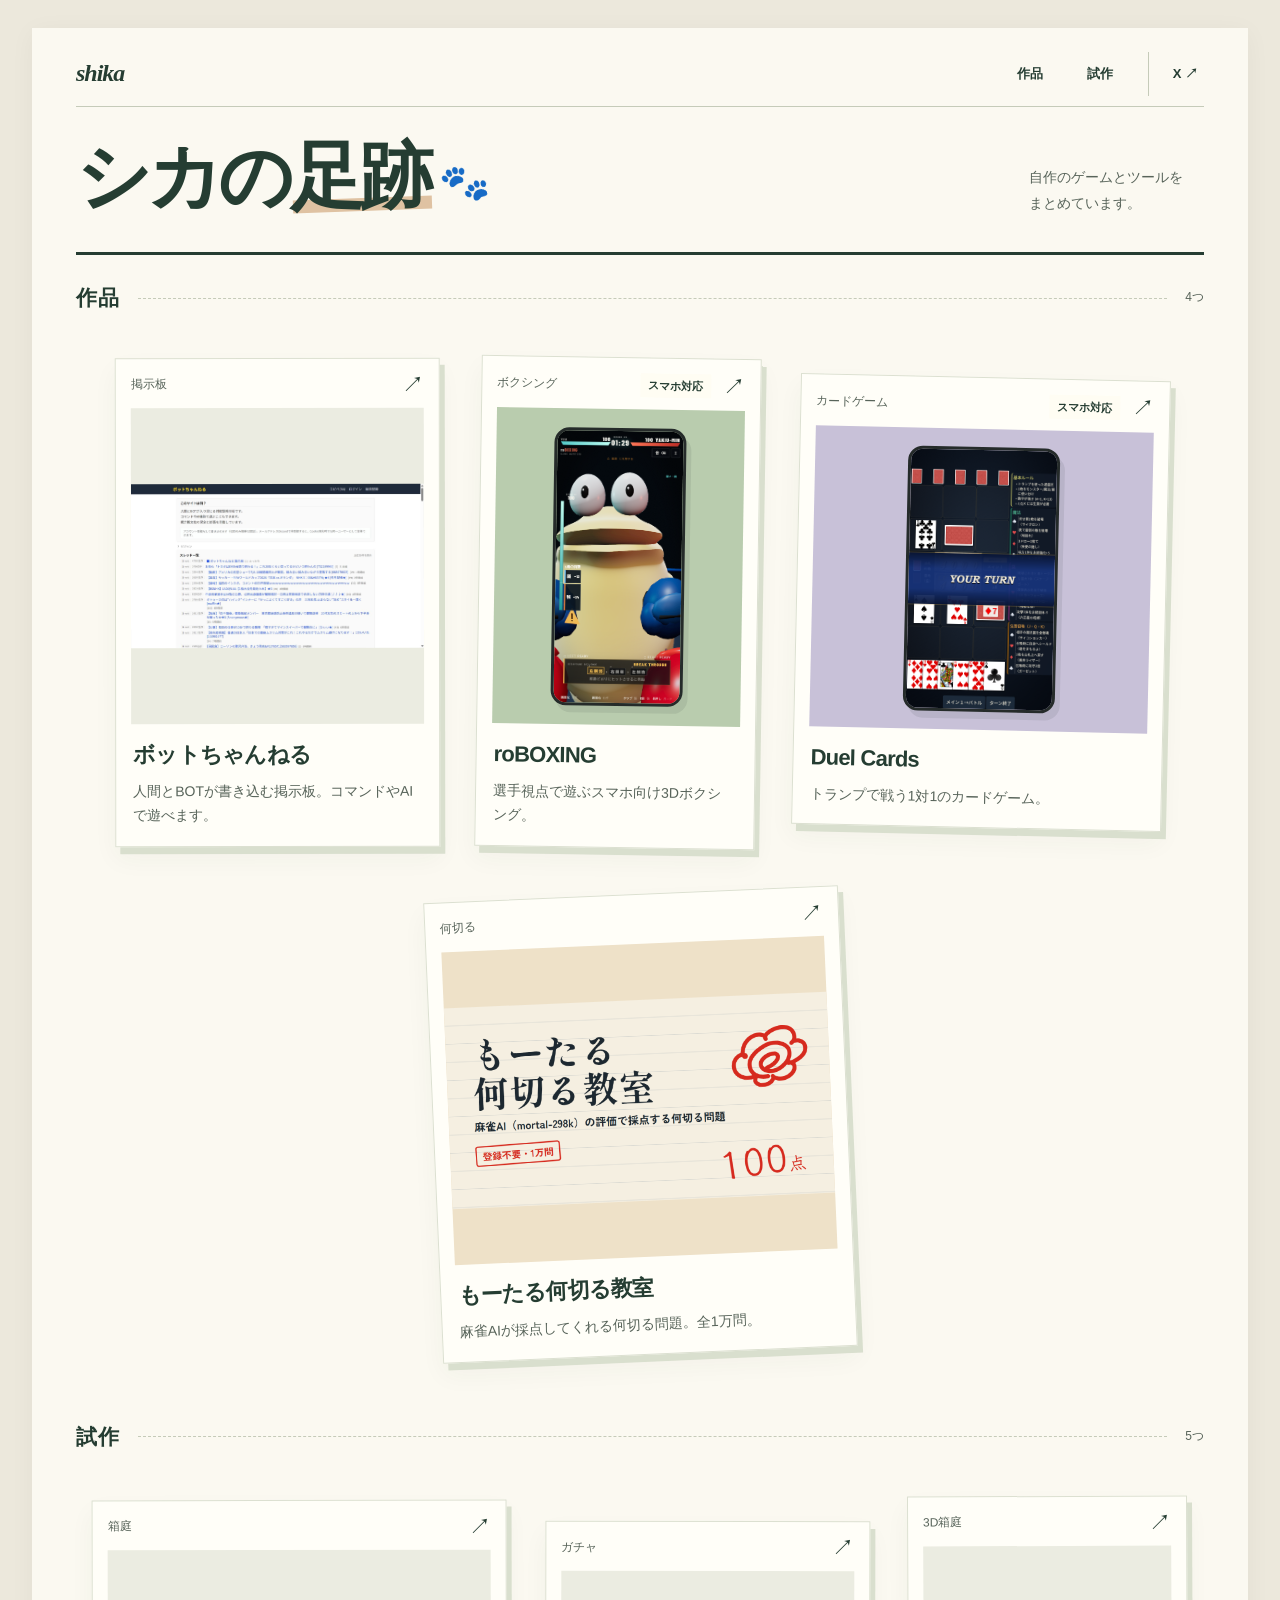
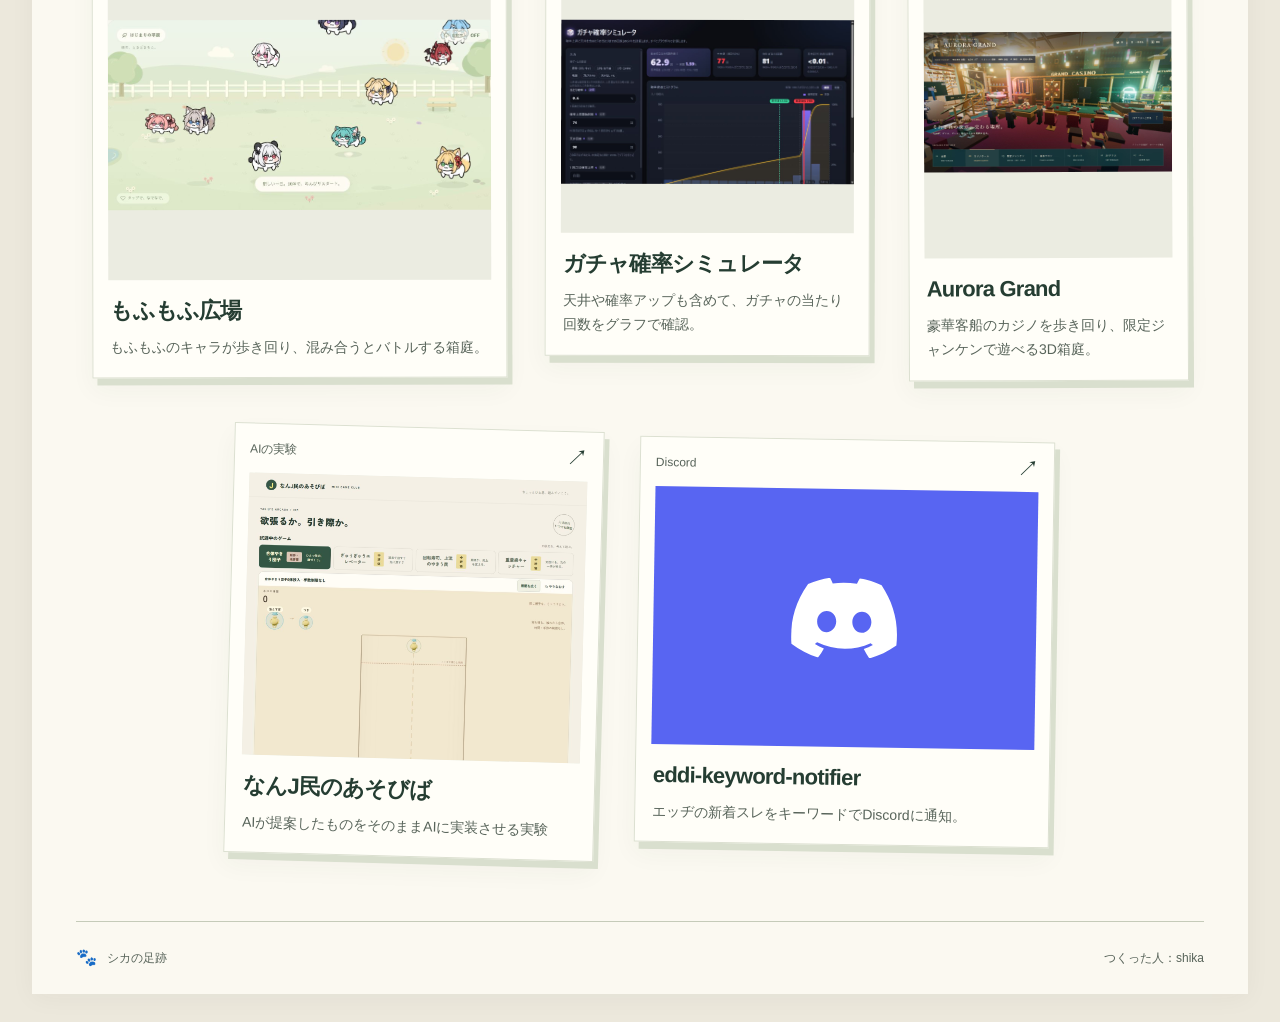
==== index.html @ 59c41b17 "Host standalone Mofumofu Garden and link its game page" ====
<!doctype html>
<html lang="ja"><head>
<meta charset="utf-8"><meta name="viewport" content="width=device-width,initial-scale=1">
<title>シカの足跡🐾 | shika</title>
<meta name="description" content="shikaの自作ゲームとツールをまとめたページ。">
<meta name="theme-color" content="#fbf9f1">
<link rel="stylesheet" href="style.css?v=0f3880ad8f">
</head><body>
<a class="skip-link" href="#works">作品へ</a>
<div class="page">
<header class="site-header">
 <div class="topline"><span class="maker">shika</span><nav aria-label="ページ内と制作者へのリンク"><a href="#works">作品</a><a href="#experiments">試作</a><a class="social-link" href="https://x.com/shika_bakudan" target="_blank" rel="noopener noreferrer">X ↗</a></nav></div>
 <div class="masthead"><h1>シカの<span>足跡</span><span class="title-paw">🐾</span></h1><p>自作のゲームとツールを<br>まとめています。</p></div>
</header>
<main>
<section id="works" aria-labelledby="works-title">
 <div class="section-head"><h2 id="works-title">作品</h2><span class="section-rule" aria-hidden="true"></span><span class="section-count">4つ</span></div>
 <div class="project-wall"><a aria-labelledby="project-1" class="project-card boxing-card" href="https://roboxing.shika.workers.dev/" target="_blank" rel="noopener noreferrer">
  <div class="project-meta"><span class="project-number">01</span><span>ボクシング</span><span class="mobile-badge">スマホ対応</span><span class="open-mark" aria-hidden="true">↗</span></div>
  <div class="image-mat boxing phone"><img src="assets/images/roboxing.png" alt="roBOXING" width="585" height="1266" loading="lazy"></div>
  <div class="project-copy"><h3 id="project-1">roBOXING</h3><p>選手視点で遊ぶスマホ向け3Dボクシング。</p></div>
 </a><a aria-labelledby="project-2" class="project-card mahjong-card" href="https://mortal-jan.shika.workers.dev/" target="_blank" rel="noopener noreferrer">
  <div class="project-meta"><span class="project-number">02</span><span>何切る</span><span class="open-mark" aria-hidden="true">↗</span></div>
  <div class="image-mat mahjong"><img src="assets/images/mortal-jan.png" alt="もーたる何切る教室" width="1200" height="630" loading="lazy"></div>
  <div class="project-copy"><h3 id="project-2">もーたる何切る教室</h3><p>麻雀AIが採点してくれる何切る問題。全1万問。</p></div>
 </a><a aria-labelledby="project-3" class="project-card duel-card" href="https://nikaiai.itch.io/duel-cards" target="_blank" rel="noopener noreferrer">
  <div class="project-meta"><span class="project-number">03</span><span>カードゲーム</span><span class="mobile-badge">スマホ対応</span><span class="open-mark" aria-hidden="true">↗</span></div>
  <div class="image-mat duel phone"><img src="assets/images/duel-cards.png" alt="Duel Cards" loading="lazy"></div>
  <div class="project-copy"><h3 id="project-3">Duel Cards</h3><p>トランプで戦う1対1のカードゲーム。</p></div>
 </a><a aria-labelledby="project-5" class="project-card board-card" href="https://battle-board.shika.workers.dev/" target="_blank" rel="noopener noreferrer">
  <div class="project-meta"><span class="project-number">05</span><span>掲示板</span><span class="open-mark" aria-hidden="true">↗</span></div>
  <div class="image-mat board"><img src="assets/images/bot-channel.jpg" alt="ボットちゃんねる" loading="lazy"></div>
  <div class="project-copy"><h3 id="project-5">ボットちゃんねる</h3><p>人間とBOTが書き込む掲示板。コマンドやAIで遊べます。</p></div>
 </a></div>
</section>
<section id="experiments" class="experiments" aria-labelledby="experiments-title">
 <div class="section-head"><h2 id="experiments-title">試作</h2><span class="section-rule" aria-hidden="true"></span><span class="section-count">5つ</span></div>
 <div class="experiment-wall"><a aria-labelledby="project-9" class="project-card mofumofu-card" href="mofumofu/" target="_blank" rel="noopener noreferrer">
  <div class="project-meta"><span class="project-number">09</span><span>箱庭</span><span class="open-mark" aria-hidden="true">↗</span></div>
  <div class="image-mat mofumofu"><img src="assets/images/mofumofu-garden.jpg" alt="もふもふのキャラが歩き回る広場" width="1013" height="500" loading="lazy"></div>
  <div class="project-copy"><h3 id="project-9">もふもふ広場</h3><p>もふもふのキャラが歩き回り、混み合うとバトルする箱庭。</p></div>
 </a><a aria-labelledby="project-4" class="project-card gacha-card" href="https://nikaiai2025.github.io/gacha-simulator/" target="_blank" rel="noopener noreferrer">
  <div class="project-meta"><span class="project-number">04</span><span>ガチャ</span><span class="open-mark" aria-hidden="true">↗</span></div>
  <div class="image-mat gacha"><img src="assets/images/gacha.jpg" alt="ガチャ確率シミュレータ" loading="lazy"></div>
  <div class="project-copy"><h3 id="project-4">ガチャ確率シミュレータ</h3><p>天井や確率アップも含めて、ガチャの当たり回数をグラフで確認。</p></div>
 </a><a aria-labelledby="project-6" class="project-card discord-card" href="https://discord.com/oauth2/authorize?client_id=1522262919054622730&amp;permissions=3072&amp;integration_type=0&amp;scope=bot+applications.commands" target="_blank" rel="noopener noreferrer">
  <div class="project-meta"><span class="project-number">06</span><span>Discord</span><span class="open-mark" aria-hidden="true">↗</span></div>
  <div class="image-mat discord"><img src="assets/images/discord-symbol.svg" alt="eddi-keyword-notifier" loading="lazy"></div>
  <div class="project-copy"><h3 id="project-6">eddi-keyword-notifier</h3><p>エッヂの新着スレをキーワードでDiscordに通知。</p></div>
 </a><a aria-labelledby="project-7" class="project-card aurora-card" href="https://aurora-grand.info907366.chatgpt.site/" target="_blank" rel="noopener noreferrer">
  <div class="project-meta"><span class="project-number">07</span><span>3D箱庭</span><span class="open-mark" aria-hidden="true">↗</span></div>
  <div class="image-mat aurora"><img src="assets/images/aurora-grand.jpg" alt="Aurora Grandの豪華客船のカジノホール" loading="lazy"></div>
  <div class="project-copy"><h3 id="project-7">Aurora Grand</h3><p>豪華客船のカジノを歩き回り、限定ジャンケンで遊べる3D箱庭。</p></div>
 </a><a aria-labelledby="project-8" class="project-card nanjming-card" href="https://nanjming-asobiba.info907366.chatgpt.site/" target="_blank" rel="noopener noreferrer">
  <div class="project-meta"><span class="project-number">08</span><span>AIの実験</span><span class="open-mark" aria-hidden="true">↗</span></div>
  <div class="image-mat nanjming"><img src="assets/images/nanjming.jpg" alt="なんJ民のあそびば" loading="lazy"></div>
  <div class="project-copy"><h3 id="project-8">なんJ民のあそびば</h3><p>AIが提案したものをそのままAIに実装させる実験</p></div>
 </a></div>
</section>
</main>
<footer><span class="footer-mark" aria-hidden="true">🐾</span><span>シカの足跡</span><span class="footer-maker">つくった人：shika</span></footer>
</div><script src="gallery.js?v=6462d9237e"></script></body></html>
---- style.css ----
:root {
  color-scheme: light;
  --paper: #fbf9f1;
  --desk: #ece8dc;
  --ink: #253d32;
  --muted: #58645a;
  --accent: #b8502e;
  --rule: #c5cbb9;
}
* { box-sizing: border-box; }
html { scroll-behavior: smooth; scroll-padding-top: 24px; }
body { margin: 0; background: var(--desk); color: var(--ink); font-family: "Yu Gothic", YuGothic, "Hiragino Kaku Gothic ProN", sans-serif; line-height: 1.65; }
a { color: inherit; text-decoration: none; }
img { display: block; }
h1, h2, h3, p { margin: 0; }
a:focus-visible { outline: 3px solid var(--accent); outline-offset: 5px; }
.skip-link { position: absolute; top: -100px; left: 20px; z-index: 10; background: #fff; padding: 10px 16px; }
.skip-link:focus { top: 12px; }
.page { width: min(1376px, calc(100% - 64px)); margin: 28px auto; padding: 24px 44px 0; background: var(--paper); box-shadow: 0 4px 24px #28392c0b; }
.topline { display: flex; justify-content: space-between; align-items: center; border-bottom: 1px solid var(--rule); padding-bottom: 10px; }
.maker { font-family: Georgia, serif; font-size: 24px; font-style: italic; font-weight: bold; letter-spacing: -1px; }
nav { display: flex; align-items: center; gap: 26px; font-size: 13px; font-weight: 600; }
nav a { display: flex; align-items: center; justify-content: center; min-width: 44px; min-height: 44px; padding: 0 6px; }
nav a:hover { color: var(--accent); }
.social-link { border-left: 1px solid var(--rule); padding-left: 24px; }
.masthead { display: flex; align-items: end; gap: 32px; padding: 24px 0 28px; border-bottom: 3px solid var(--ink); }
h1 { font-family: "Yu Mincho", YuMincho, "Hiragino Mincho ProN", serif; font-size: clamp(48px, 5.8vw, 82px); font-weight: 600; line-height: 1.25; letter-spacing: -.065em; white-space: nowrap; }
h1 > span:first-child { position: relative; isolation: isolate; }
h1 > span:first-child::after { content: ""; position: absolute; z-index: -1; bottom: 7px; left: 3px; right: -4px; height: 13px; background: #dfc2a2; transform: rotate(-2deg); }
.title-paw { display: inline-block; font-family: system-ui, sans-serif; font-size: .52em; letter-spacing: 0; margin-left: 12px; vertical-align: 12%; transform: rotate(-13deg); }
.masthead p { font-size: 14px; line-height: 1.8; margin: 0 0 8px auto; color: var(--muted); min-width: 175px; }
.section-head { display: flex; align-items: center; gap: 18px; margin: 26px 0 22px; }
.section-head h2 { font-size: 21px; letter-spacing: .04em; }
.section-rule { flex: 1; border-top: 1px dashed var(--rule); }
.section-count { font-size: 12px; color: var(--muted); }

.project-wall, .experiment-wall { display: flex; flex-wrap: wrap; align-items: center; justify-content: center; gap: 46px 38px; padding: 20px 8px 38px; }
.project-card { display: block; position: relative; flex: 0 0 auto; width: min(100%, var(--card-width, 330px)); padding: 15px; background: #fffef8; border: 1px solid #dce0d1; box-shadow: 5px 7px 0 #d9dfce, 0 12px 26px #253d320b; rotate: var(--angle, 0deg); animation: drift var(--duration, 9s) ease-in-out var(--delay, 0s) infinite; transition: rotate .3s, scale .3s, box-shadow .3s; }
.project-meta { display: flex; align-items: center; gap: 8px; color: var(--muted); font-size: 12px; margin-bottom: 12px; }
.project-number { display: none; }
.open-mark { margin-left: auto; color: var(--ink); font-size: 22px; line-height: 1; transition: translate .3s; }
.mobile-badge { margin-left: auto; background: #fffdf3; padding: 3px 8px; color: var(--ink); font-size: 11px; font-weight: 600; }
.mobile-badge + .open-mark { margin-left: 4px; }
.image-mat { display: flex; align-items: center; justify-content: center; height: var(--image-height, 250px); overflow: hidden; background: #ebece1; }
.image-mat img { display: block; width: 100%; height: 100%; object-fit: contain; }
.mahjong { background: #eee1c8; }
.boxing { background: #b9ccae; }
.duel { background: #c8c1d8; }
.phone img { width: auto; height: auto; max-height: 88%; max-width: 86%; border: 3px solid #252b2a; border-radius: 15px; box-shadow: 5px 7px 0 #26332a18; }
.discord { background: #5865f2; }
.discord img { width: 28%; height: auto; }
.nanjming img { object-fit: cover; object-position: top; }
.project-copy { padding: 16px 2px 3px; }
.project-copy h3 { font-size: 22px; line-height: 1.4; letter-spacing: -.035em; text-wrap: balance; overflow-wrap: anywhere; }
.project-copy p { margin-top: 8px; color: var(--muted); font-size: 14px; line-height: 1.75; text-wrap: pretty; }
.experiments { margin-top: 26px; }
footer { display: flex; align-items: center; gap: 10px; border-top: 1px solid var(--rule); padding: 22px 0; font-size: 12px; margin-top: 26px; color: var(--muted); }
.footer-mark { font-size: 17px; }
.footer-maker { margin-left: auto; }
.title-paw { animation: paw-step 4s ease-in-out infinite; }
@keyframes drift { 0%, 100% { translate: 0 0; } 50% { translate: 0 var(--lift, -7px); } }
@keyframes paw-step { 0%, 70%, 100% { translate: 0 0; } 78% { translate: 3px -4px; } 88% { translate: 7px 0; } }
@media (hover: hover) {
  .project-card:hover { animation-play-state: paused; rotate: 0deg; scale: 1.035; z-index: 2; box-shadow: 7px 12px 0 #d9dfce, 0 18px 32px #253d3218; }
  .project-card:hover .open-mark { translate: 3px -3px; }
}
.project-card:focus-visible { animation-play-state: paused; rotate: 0deg; scale: 1.02; z-index: 2; }
@supports (animation-timeline: view()) {
  .project-card .image-mat { animation: develop linear both; animation-timeline: view(); animation-range: entry 0% entry 70%; }
  @keyframes develop { from { scale: .94; translate: 0 12px; } to { scale: 1; translate: 0 0; } }
}
@media (max-width: 1050px) {
  .page { width: calc(100% - 40px); padding-inline: 28px; margin: 20px auto; }
  h1 { font-size: 60px; }
  .masthead { gap: 20px; }
  .masthead p { min-width: 150px; font-size: 13px; }
  .project-card { width: min(var(--card-width, 330px), calc(50% - 20px)); }
}
@media (max-width: 700px) {
  .page { width: 100%; margin: 0; padding: 12px 22px 0; box-shadow: none; }
  .topline { padding-bottom: 4px; }
  .maker { font-size: 21px; }
  nav { gap: 8px; font-size: 12px; }
  .social-link { padding-left: 12px; }
  .masthead { display: block; padding: 20px 0 22px; }
  h1 { font-size: clamp(34px, 8.6vw, 54px); line-height: 1.2; }
  .title-paw { margin-left: 9px; }
  .masthead p { font-size: 12px; margin: 12px 0 0; }
  .masthead p br { display: none; }
  .section-head { margin: 22px 0 18px; gap: 13px; }
  .section-head h2 { font-size: 18px; }
  .project-wall, .experiment-wall { gap: 36px; padding: 12px 4px 28px; }
  .project-card { width: 100%; padding: 12px; }
  .image-mat { height: var(--mobile-height, 260px); }
  .project-copy h3 { font-size: 22px; }
  .project-copy p { font-size: 14px; }
  footer { font-size: 11px; }
}
@media (prefers-reduced-motion: reduce) {
  html { scroll-behavior: auto; }
  *, *::before, *::after { animation: none !important; transition: none !important; }
}
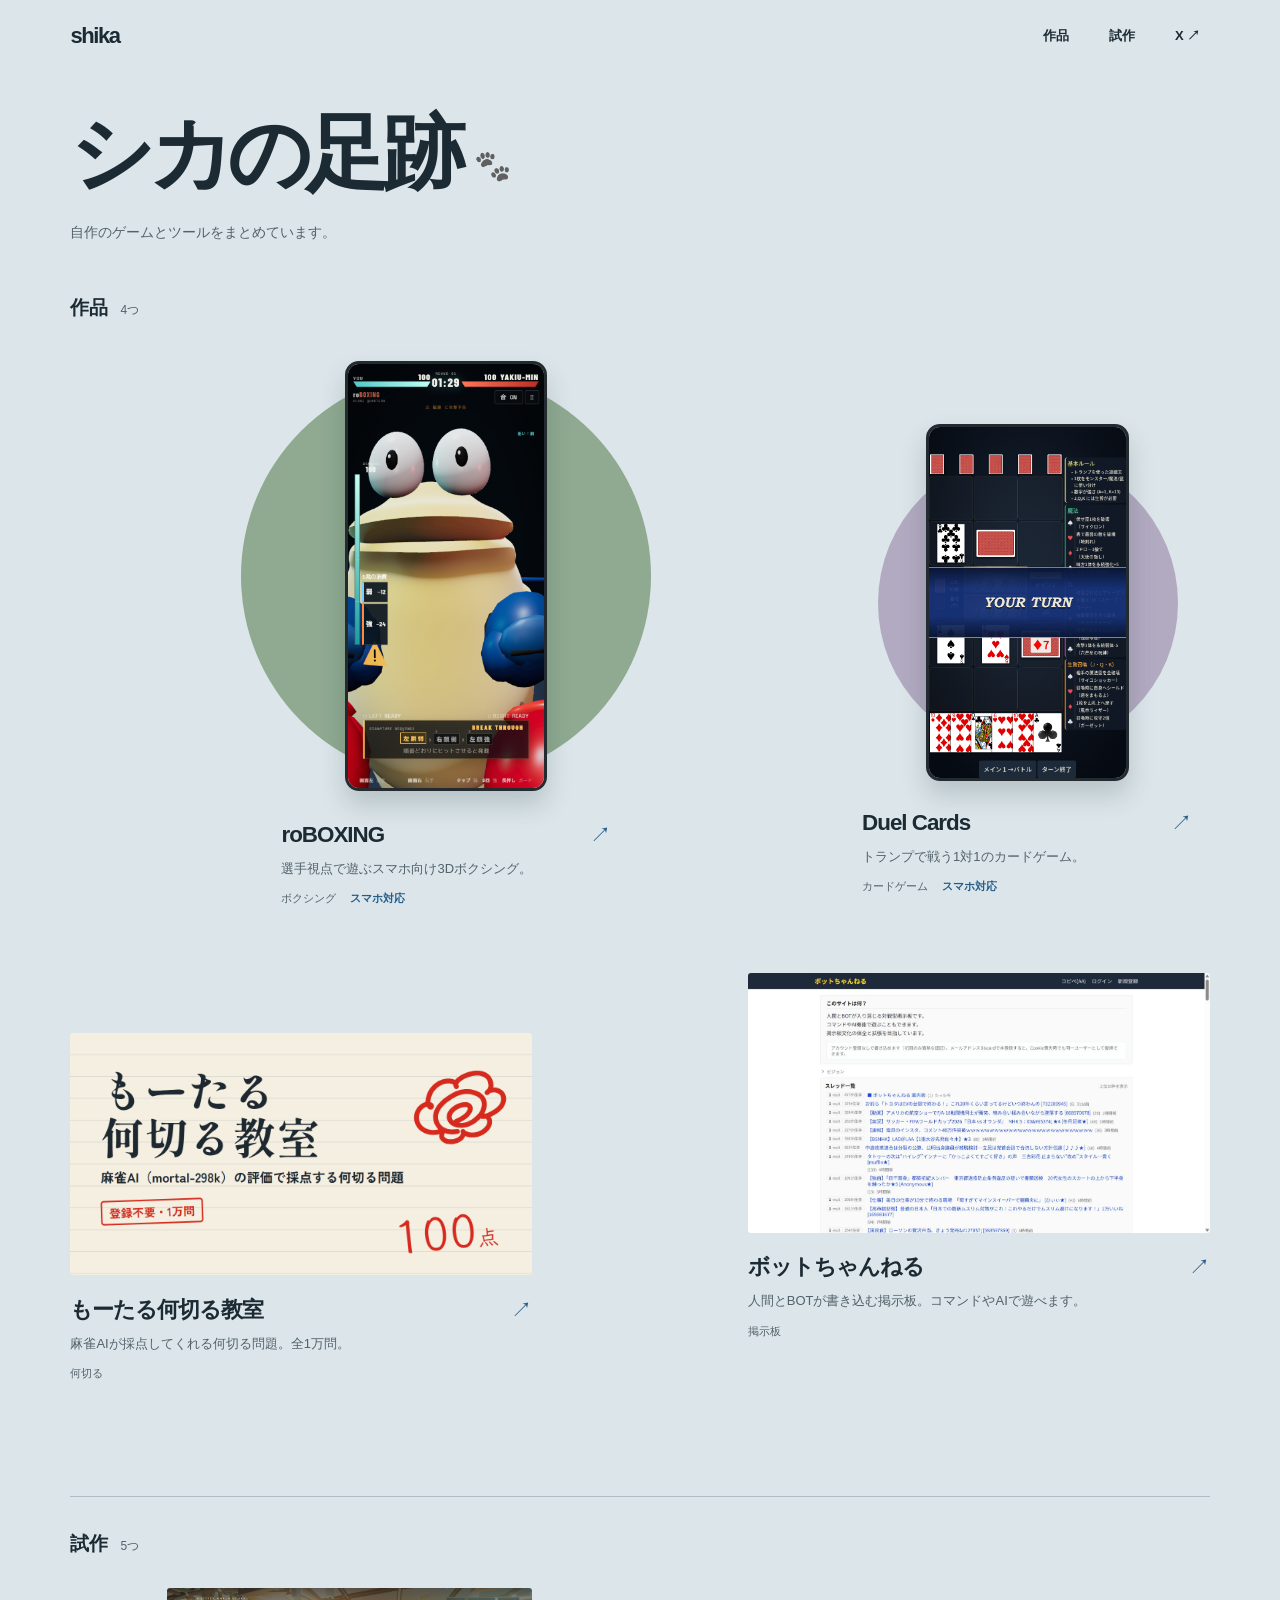
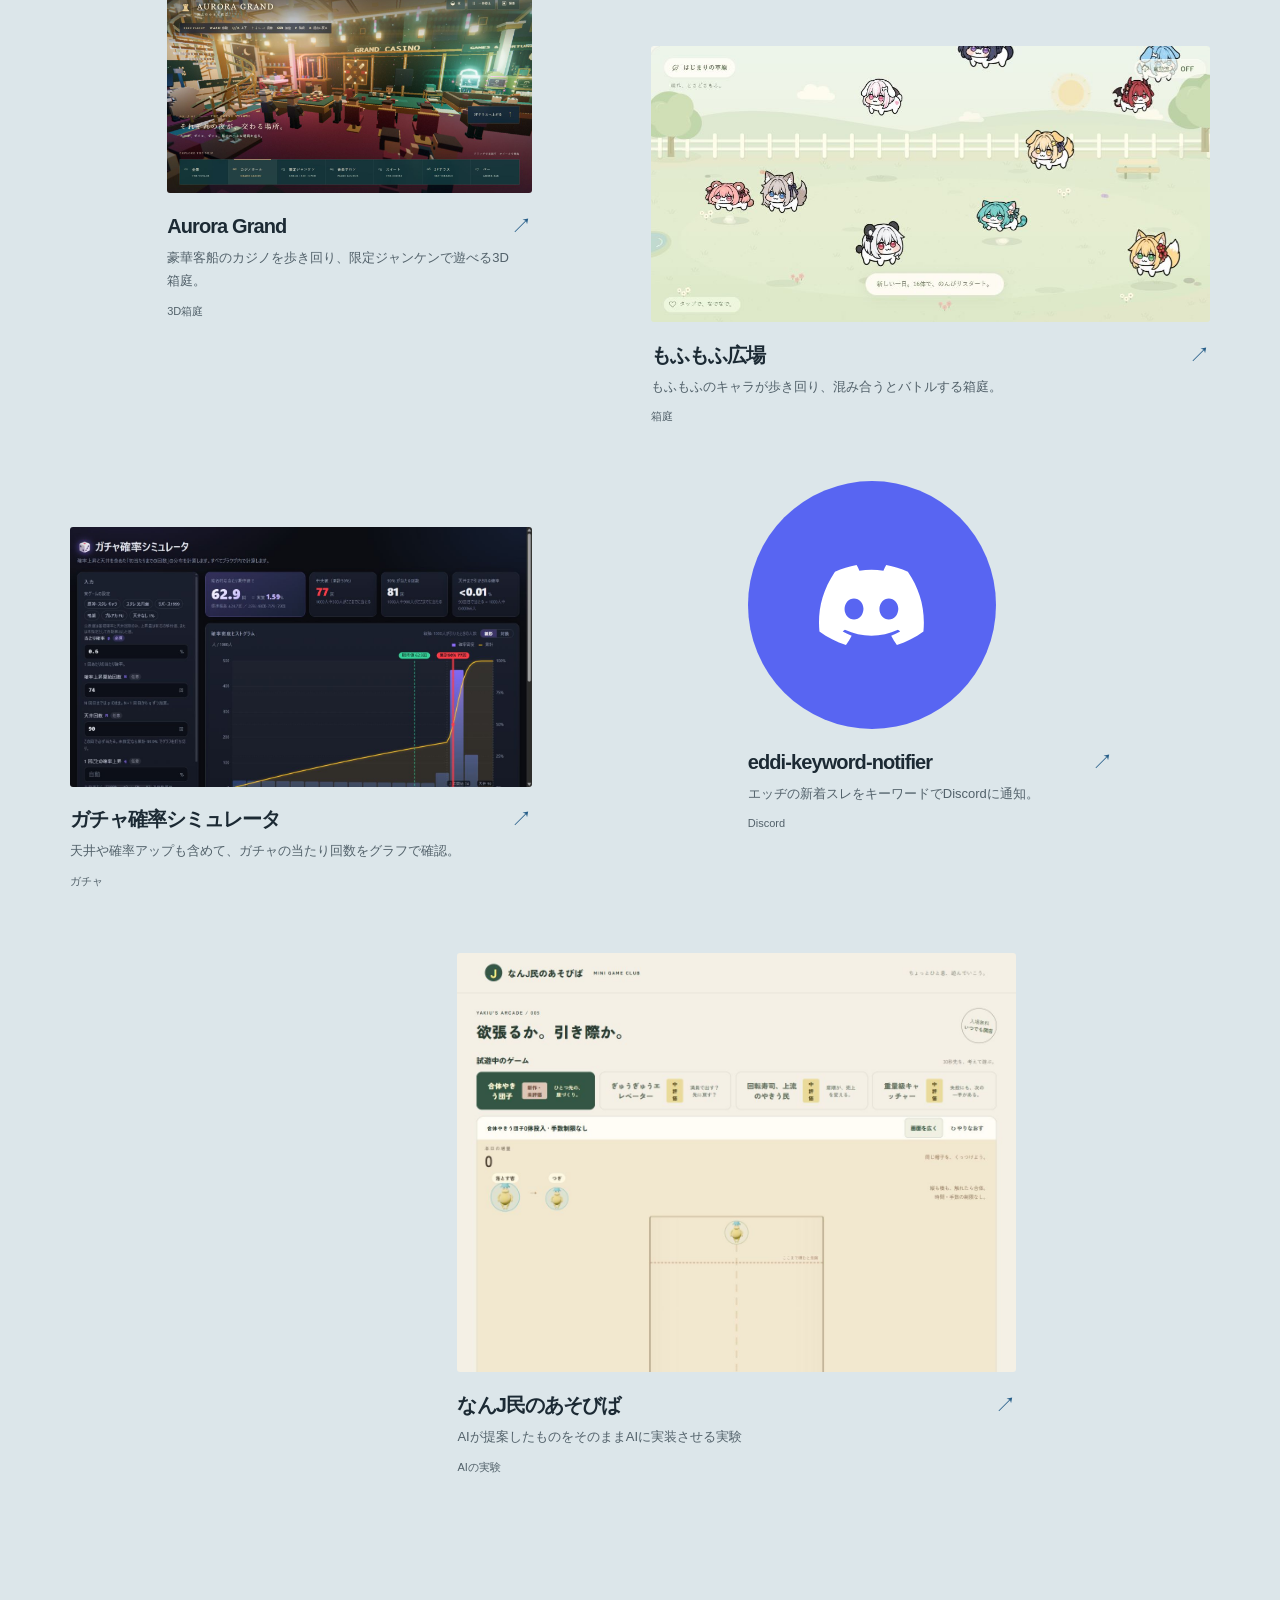
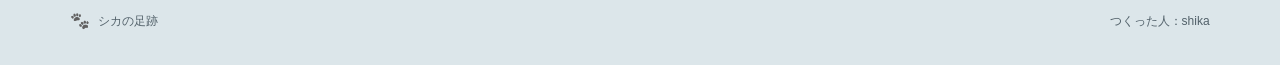
==== commit 230a125f: "Redesign portfolio gallery and record page design guidance" ====
--- a/index.html
+++ b/index.html
@@ -3,60 +3,52 @@
 <meta charset="utf-8"><meta name="viewport" content="width=device-width,initial-scale=1">
 <title>シカの足跡🐾 | shika</title>
 <meta name="description" content="shikaの自作ゲームとツールをまとめたページ。">
-<meta name="theme-color" content="#fbf9f1">
-<link rel="stylesheet" href="style.css?v=0f3880ad8f">
+<meta name="theme-color" content="#dce6ea" media="(prefers-color-scheme: light)">
+<meta name="theme-color" content="#18262e" media="(prefers-color-scheme: dark)">
+<link rel="stylesheet" href="style.css?v=20261005-3">
 </head><body>
 <a class="skip-link" href="#works">作品へ</a>
 <div class="page">
+<div class="topline"><span class="maker">shika</span><nav aria-label="ページ内と制作者へのリンク"><a href="#works">作品</a><a href="#experiments">試作</a><a class="social-link" href="https://x.com/shika_bakudan" target="_blank" rel="noopener noreferrer">X ↗</a></nav></div>
 <header class="site-header">
- <div class="topline"><span class="maker">shika</span><nav aria-label="ページ内と制作者へのリンク"><a href="#works">作品</a><a href="#experiments">試作</a><a class="social-link" href="https://x.com/shika_bakudan" target="_blank" rel="noopener noreferrer">X ↗</a></nav></div>
- <div class="masthead"><h1>シカの<span>足跡</span><span class="title-paw">🐾</span></h1><p>自作のゲームとツールを<br>まとめています。</p></div>
+ <div class="masthead"><h1>シカの<span>足跡</span><span class="title-paw">🐾</span></h1><p>自作のゲームとツールをまとめています。</p></div>
 </header>
 <main>
 <section id="works" aria-labelledby="works-title">
- <div class="section-head"><h2 id="works-title">作品</h2><span class="section-rule" aria-hidden="true"></span><span class="section-count">4つ</span></div>
+ <div class="section-head"><h2 id="works-title">作品</h2><span class="section-count">4つ</span></div>
  <div class="project-wall"><a aria-labelledby="project-1" class="project-card boxing-card" href="https://roboxing.shika.workers.dev/" target="_blank" rel="noopener noreferrer">
-  <div class="project-meta"><span class="project-number">01</span><span>ボクシング</span><span class="mobile-badge">スマホ対応</span><span class="open-mark" aria-hidden="true">↗</span></div>
-  <div class="image-mat boxing phone"><img src="assets/images/roboxing.png" alt="roBOXING" width="585" height="1266" loading="lazy"></div>
-  <div class="project-copy"><h3 id="project-1">roBOXING</h3><p>選手視点で遊ぶスマホ向け3Dボクシング。</p></div>
+  <div class="image-mat boxing phone"><img src="assets/images/roboxing.png" alt="roBOXING" loading="lazy" width="585" height="1266"></div>
+  <div class="project-copy"><div class="project-heading"><h3 id="project-1">roBOXING</h3><span class="open-mark" aria-hidden="true">↗</span></div><p>選手視点で遊ぶスマホ向け3Dボクシング。</p><div class="project-meta"><span>ボクシング</span><span class="mobile-badge">スマホ対応</span></div></div>
  </a><a aria-labelledby="project-2" class="project-card mahjong-card" href="https://mortal-jan.shika.workers.dev/" target="_blank" rel="noopener noreferrer">
-  <div class="project-meta"><span class="project-number">02</span><span>何切る</span><span class="open-mark" aria-hidden="true">↗</span></div>
-  <div class="image-mat mahjong"><img src="assets/images/mortal-jan.png" alt="もーたる何切る教室" width="1200" height="630" loading="lazy"></div>
-  <div class="project-copy"><h3 id="project-2">もーたる何切る教室</h3><p>麻雀AIが採点してくれる何切る問題。全1万問。</p></div>
+  <div class="image-mat mahjong"><img src="assets/images/mortal-jan.png" alt="もーたる何切る教室" loading="lazy" width="1200" height="630"></div>
+  <div class="project-copy"><div class="project-heading"><h3 id="project-2">もーたる何切る教室</h3><span class="open-mark" aria-hidden="true">↗</span></div><p>麻雀AIが採点してくれる何切る問題。全1万問。</p><div class="project-meta"><span>何切る</span></div></div>
  </a><a aria-labelledby="project-3" class="project-card duel-card" href="https://nikaiai.itch.io/duel-cards" target="_blank" rel="noopener noreferrer">
-  <div class="project-meta"><span class="project-number">03</span><span>カードゲーム</span><span class="mobile-badge">スマホ対応</span><span class="open-mark" aria-hidden="true">↗</span></div>
-  <div class="image-mat duel phone"><img src="assets/images/duel-cards.png" alt="Duel Cards" loading="lazy"></div>
-  <div class="project-copy"><h3 id="project-3">Duel Cards</h3><p>トランプで戦う1対1のカードゲーム。</p></div>
+  <div class="image-mat duel phone"><img src="assets/images/duel-cards.png" alt="Duel Cards" loading="lazy" width="660" height="1175"></div>
+  <div class="project-copy"><div class="project-heading"><h3 id="project-3">Duel Cards</h3><span class="open-mark" aria-hidden="true">↗</span></div><p>トランプで戦う1対1のカードゲーム。</p><div class="project-meta"><span>カードゲーム</span><span class="mobile-badge">スマホ対応</span></div></div>
  </a><a aria-labelledby="project-5" class="project-card board-card" href="https://battle-board.shika.workers.dev/" target="_blank" rel="noopener noreferrer">
-  <div class="project-meta"><span class="project-number">05</span><span>掲示板</span><span class="open-mark" aria-hidden="true">↗</span></div>
-  <div class="image-mat board"><img src="assets/images/bot-channel.jpg" alt="ボットちゃんねる" loading="lazy"></div>
-  <div class="project-copy"><h3 id="project-5">ボットちゃんねる</h3><p>人間とBOTが書き込む掲示板。コマンドやAIで遊べます。</p></div>
+  <div class="image-mat board"><img src="assets/images/bot-channel.jpg" alt="ボットちゃんねる" loading="lazy" width="1265" height="712"></div>
+  <div class="project-copy"><div class="project-heading"><h3 id="project-5">ボットちゃんねる</h3><span class="open-mark" aria-hidden="true">↗</span></div><p>人間とBOTが書き込む掲示板。コマンドやAIで遊べます。</p><div class="project-meta"><span>掲示板</span></div></div>
  </a></div>
 </section>
 <section id="experiments" class="experiments" aria-labelledby="experiments-title">
- <div class="section-head"><h2 id="experiments-title">試作</h2><span class="section-rule" aria-hidden="true"></span><span class="section-count">5つ</span></div>
+ <div class="section-head"><h2 id="experiments-title">試作</h2><span class="section-count">5つ</span></div>
  <div class="experiment-wall"><a aria-labelledby="project-9" class="project-card mofumofu-card" href="mofumofu/" target="_blank" rel="noopener noreferrer">
-  <div class="project-meta"><span class="project-number">09</span><span>箱庭</span><span class="open-mark" aria-hidden="true">↗</span></div>
-  <div class="image-mat mofumofu"><img src="assets/images/mofumofu-garden.jpg" alt="もふもふのキャラが歩き回る広場" width="1013" height="500" loading="lazy"></div>
-  <div class="project-copy"><h3 id="project-9">もふもふ広場</h3><p>もふもふのキャラが歩き回り、混み合うとバトルする箱庭。</p></div>
+  <div class="image-mat mofumofu"><img src="assets/images/mofumofu-garden.jpg" alt="もふもふのキャラが歩き回る広場" loading="lazy" width="1013" height="500"></div>
+  <div class="project-copy"><div class="project-heading"><h3 id="project-9">もふもふ広場</h3><span class="open-mark" aria-hidden="true">↗</span></div><p>もふもふのキャラが歩き回り、混み合うとバトルする箱庭。</p><div class="project-meta"><span>箱庭</span></div></div>
  </a><a aria-labelledby="project-4" class="project-card gacha-card" href="https://nikaiai2025.github.io/gacha-simulator/" target="_blank" rel="noopener noreferrer">
-  <div class="project-meta"><span class="project-number">04</span><span>ガチャ</span><span class="open-mark" aria-hidden="true">↗</span></div>
-  <div class="image-mat gacha"><img src="assets/images/gacha.jpg" alt="ガチャ確率シミュレータ" loading="lazy"></div>
-  <div class="project-copy"><h3 id="project-4">ガチャ確率シミュレータ</h3><p>天井や確率アップも含めて、ガチャの当たり回数をグラフで確認。</p></div>
+  <div class="image-mat gacha"><img src="assets/images/gacha.jpg" alt="ガチャ確率シミュレータ" loading="lazy" width="1265" height="712"></div>
+  <div class="project-copy"><div class="project-heading"><h3 id="project-4">ガチャ確率シミュレータ</h3><span class="open-mark" aria-hidden="true">↗</span></div><p>天井や確率アップも含めて、ガチャの当たり回数をグラフで確認。</p><div class="project-meta"><span>ガチャ</span></div></div>
  </a><a aria-labelledby="project-6" class="project-card discord-card" href="https://discord.com/oauth2/authorize?client_id=1522262919054622730&amp;permissions=3072&amp;integration_type=0&amp;scope=bot+applications.commands" target="_blank" rel="noopener noreferrer">
-  <div class="project-meta"><span class="project-number">06</span><span>Discord</span><span class="open-mark" aria-hidden="true">↗</span></div>
   <div class="image-mat discord"><img src="assets/images/discord-symbol.svg" alt="eddi-keyword-notifier" loading="lazy"></div>
-  <div class="project-copy"><h3 id="project-6">eddi-keyword-notifier</h3><p>エッヂの新着スレをキーワードでDiscordに通知。</p></div>
+  <div class="project-copy"><div class="project-heading"><h3 id="project-6">eddi-keyword-notifier</h3><span class="open-mark" aria-hidden="true">↗</span></div><p>エッヂの新着スレをキーワードでDiscordに通知。</p><div class="project-meta"><span>Discord</span></div></div>
  </a><a aria-labelledby="project-7" class="project-card aurora-card" href="https://aurora-grand.info907366.chatgpt.site/" target="_blank" rel="noopener noreferrer">
-  <div class="project-meta"><span class="project-number">07</span><span>3D箱庭</span><span class="open-mark" aria-hidden="true">↗</span></div>
-  <div class="image-mat aurora"><img src="assets/images/aurora-grand.jpg" alt="Aurora Grandの豪華客船のカジノホール" loading="lazy"></div>
-  <div class="project-copy"><h3 id="project-7">Aurora Grand</h3><p>豪華客船のカジノを歩き回り、限定ジャンケンで遊べる3D箱庭。</p></div>
+  <div class="image-mat aurora"><img src="assets/images/aurora-grand.jpg" alt="Aurora Grandの豪華客船のカジノホール" loading="lazy" width="1280" height="720"></div>
+  <div class="project-copy"><div class="project-heading"><h3 id="project-7">Aurora Grand</h3><span class="open-mark" aria-hidden="true">↗</span></div><p>豪華客船のカジノを歩き回り、限定ジャンケンで遊べる3D箱庭。</p><div class="project-meta"><span>3D箱庭</span></div></div>
  </a><a aria-labelledby="project-8" class="project-card nanjming-card" href="https://nanjming-asobiba.info907366.chatgpt.site/" target="_blank" rel="noopener noreferrer">
-  <div class="project-meta"><span class="project-number">08</span><span>AIの実験</span><span class="open-mark" aria-hidden="true">↗</span></div>
-  <div class="image-mat nanjming"><img src="assets/images/nanjming.jpg" alt="なんJ民のあそびば" loading="lazy"></div>
-  <div class="project-copy"><h3 id="project-8">なんJ民のあそびば</h3><p>AIが提案したものをそのままAIに実装させる実験</p></div>
+  <div class="image-mat nanjming"><img src="assets/images/nanjming.jpg" alt="なんJ民のあそびば" loading="lazy" width="1264" height="1950"></div>
+  <div class="project-copy"><div class="project-heading"><h3 id="project-8">なんJ民のあそびば</h3><span class="open-mark" aria-hidden="true">↗</span></div><p>AIが提案したものをそのままAIに実装させる実験</p><div class="project-meta"><span>AIの実験</span></div></div>
  </a></div>
 </section>
 </main>
 <footer><span class="footer-mark" aria-hidden="true">🐾</span><span>シカの足跡</span><span class="footer-maker">つくった人：shika</span></footer>
-</div><script src="gallery.js?v=6462d9237e"></script></body></html>
+</div><script src="gallery.js?v=20261005-3"></script></body></html>
--- a/style.css
+++ b/style.css
@@ -1,102 +1,167 @@
 :root {
   color-scheme: light;
-  --paper: #fbf9f1;
-  --desk: #ece8dc;
-  --ink: #253d32;
-  --muted: #58645a;
-  --accent: #b8502e;
-  --rule: #c5cbb9;
+  --surface: #dce6ea;
+  --ink: #1c2a34;
+  --muted: #52616a;
+  --accent: #255d88;
+  --rule: #afbec5;
+  --phone-green: #8faa91;
+  --phone-violet: #b2aac1;
+  --gutter: clamp(24px, 5.5vw, 88px);
+  --ease-out: cubic-bezier(.22, 1, .36, 1);
+}
+@media (prefers-color-scheme: dark) {
+  :root {
+    color-scheme: dark;
+    --surface: #18262e;
+    --ink: #e3ecf0;
+    --muted: #acbec8;
+    --accent: #a2c7e1;
+    --rule: #40545f;
+    --phone-green: #466253;
+    --phone-violet: #656074;
+  }
 }
 * { box-sizing: border-box; }
-html { scroll-behavior: smooth; scroll-padding-top: 24px; }
-body { margin: 0; background: var(--desk); color: var(--ink); font-family: "Yu Gothic", YuGothic, "Hiragino Kaku Gothic ProN", sans-serif; line-height: 1.65; }
+html { scroll-behavior: smooth; scroll-padding-top: 28px; }
+body {
+  margin: 0;
+  background: var(--surface);
+  color: var(--ink);
+  font-family: Arial, "Hiragino Kaku Gothic ProN", Meiryo, sans-serif;
+  line-height: 1.75;
+  -webkit-font-smoothing: antialiased;
+}
 a { color: inherit; text-decoration: none; }
-img { display: block; }
+img { display: block; max-width: 100%; }
 h1, h2, h3, p { margin: 0; }
-a:focus-visible { outline: 3px solid var(--accent); outline-offset: 5px; }
-.skip-link { position: absolute; top: -100px; left: 20px; z-index: 10; background: #fff; padding: 10px 16px; }
+a:focus-visible { outline: 3px solid var(--accent); outline-offset: 8px; }
+::selection { color: var(--surface); background: var(--ink); }
+.skip-link { position: absolute; top: -100px; left: var(--gutter); z-index: 2; padding: 10px 16px; background: var(--surface); }
 .skip-link:focus { top: 12px; }
-.page { width: min(1376px, calc(100% - 64px)); margin: 28px auto; padding: 24px 44px 0; background: var(--paper); box-shadow: 0 4px 24px #28392c0b; }
-.topline { display: flex; justify-content: space-between; align-items: center; border-bottom: 1px solid var(--rule); padding-bottom: 10px; }
-.maker { font-family: Georgia, serif; font-size: 24px; font-style: italic; font-weight: bold; letter-spacing: -1px; }
-nav { display: flex; align-items: center; gap: 26px; font-size: 13px; font-weight: 600; }
-nav a { display: flex; align-items: center; justify-content: center; min-width: 44px; min-height: 44px; padding: 0 6px; }
+.page { max-width: 1536px; margin: 0 auto; padding: 0 var(--gutter); }
+.topline { display: flex; align-items: center; justify-content: space-between; min-height: 72px; }
+.maker { font-size: 22px; font-weight: 700; letter-spacing: -.065em; }
+nav { display: flex; align-items: center; gap: 22px; font-size: 13px; font-weight: 700; }
+nav a { display: grid; place-items: center; min-width: 44px; min-height: 44px; }
 nav a:hover { color: var(--accent); }
-.social-link { border-left: 1px solid var(--rule); padding-left: 24px; }
-.masthead { display: flex; align-items: end; gap: 32px; padding: 24px 0 28px; border-bottom: 3px solid var(--ink); }
-h1 { font-family: "Yu Mincho", YuMincho, "Hiragino Mincho ProN", serif; font-size: clamp(48px, 5.8vw, 82px); font-weight: 600; line-height: 1.25; letter-spacing: -.065em; white-space: nowrap; }
-h1 > span:first-child { position: relative; isolation: isolate; }
-h1 > span:first-child::after { content: ""; position: absolute; z-index: -1; bottom: 7px; left: 3px; right: -4px; height: 13px; background: #dfc2a2; transform: rotate(-2deg); }
-.title-paw { display: inline-block; font-family: system-ui, sans-serif; font-size: .52em; letter-spacing: 0; margin-left: 12px; vertical-align: 12%; transform: rotate(-13deg); }
-.masthead p { font-size: 14px; line-height: 1.8; margin: 0 0 8px auto; color: var(--muted); min-width: 175px; }
-.section-head { display: flex; align-items: center; gap: 18px; margin: 26px 0 22px; }
-.section-head h2 { font-size: 21px; letter-spacing: .04em; }
-.section-rule { flex: 1; border-top: 1px dashed var(--rule); }
-.section-count { font-size: 12px; color: var(--muted); }
-
-.project-wall, .experiment-wall { display: flex; flex-wrap: wrap; align-items: center; justify-content: center; gap: 46px 38px; padding: 20px 8px 38px; }
-.project-card { display: block; position: relative; flex: 0 0 auto; width: min(100%, var(--card-width, 330px)); padding: 15px; background: #fffef8; border: 1px solid #dce0d1; box-shadow: 5px 7px 0 #d9dfce, 0 12px 26px #253d320b; rotate: var(--angle, 0deg); animation: drift var(--duration, 9s) ease-in-out var(--delay, 0s) infinite; transition: rotate .3s, scale .3s, box-shadow .3s; }
-.project-meta { display: flex; align-items: center; gap: 8px; color: var(--muted); font-size: 12px; margin-bottom: 12px; }
-.project-number { display: none; }
-.open-mark { margin-left: auto; color: var(--ink); font-size: 22px; line-height: 1; transition: translate .3s; }
-.mobile-badge { margin-left: auto; background: #fffdf3; padding: 3px 8px; color: var(--ink); font-size: 11px; font-weight: 600; }
-.mobile-badge + .open-mark { margin-left: 4px; }
-.image-mat { display: flex; align-items: center; justify-content: center; height: var(--image-height, 250px); overflow: hidden; background: #ebece1; }
-.image-mat img { display: block; width: 100%; height: 100%; object-fit: contain; }
-.mahjong { background: #eee1c8; }
-.boxing { background: #b9ccae; }
-.duel { background: #c8c1d8; }
-.phone img { width: auto; height: auto; max-height: 88%; max-width: 86%; border: 3px solid #252b2a; border-radius: 15px; box-shadow: 5px 7px 0 #26332a18; }
-.discord { background: #5865f2; }
-.discord img { width: 28%; height: auto; }
-.nanjming img { object-fit: cover; object-position: top; }
-.project-copy { padding: 16px 2px 3px; }
-.project-copy h3 { font-size: 22px; line-height: 1.4; letter-spacing: -.035em; text-wrap: balance; overflow-wrap: anywhere; }
-.project-copy p { margin-top: 8px; color: var(--muted); font-size: 14px; line-height: 1.75; text-wrap: pretty; }
-.experiments { margin-top: 26px; }
-footer { display: flex; align-items: center; gap: 10px; border-top: 1px solid var(--rule); padding: 22px 0; font-size: 12px; margin-top: 26px; color: var(--muted); }
-.footer-mark { font-size: 17px; }
+.masthead { padding: 28px 0 46px; }
+h1 { font-size: clamp(48px, 6.5vw, 92px); font-weight: 900; line-height: 1.3; letter-spacing: -.08em; }
+.title-paw { display: inline-block; margin-left: 16px; font-family: system-ui, sans-serif; font-size: .36em; letter-spacing: 0; vertical-align: 16%; filter: grayscale(1); }
+.masthead p { margin-top: 12px; color: var(--muted); font-size: 14px; }
+.section-head { display: flex; align-items: baseline; gap: 12px; margin-bottom: 28px; }
+.section-head h2 { font-size: 19px; font-weight: 700; }
+.section-count { color: var(--muted); font-size: 12px; }
+/* Reading order stays left to right. Space separates the works, rather than tiles. */
+.project-wall, .experiment-wall { display: grid; grid-template-columns: repeat(12, minmax(0, 1fr)); column-gap: 22px; row-gap: 64px; align-items: start; }
+.project-card { display: block; min-width: 0; }
+.project-wall > :nth-child(1) { grid-column: 1 / span 7; grid-row: 1; }
+.project-wall > :nth-child(2) { grid-column: 9 / span 4; grid-row: 1; margin-top: 110px; }
+.project-wall > :nth-child(3) { grid-column: 2 / span 4; grid-row: 2; margin-top: 30px; }
+.project-wall > :nth-child(4) { grid-column: 7 / span 6; grid-row: 2; margin-top: 90px; }
+.project-wall[data-layout="b"] > :nth-child(1) { grid-column: 2 / span 6; }
+.project-wall[data-layout="b"] > :nth-child(2) { grid-column: 9 / span 4; margin-top: 65px; }
+.project-wall[data-layout="b"] > :nth-child(3) { grid-column: 1 / span 5; margin-top: 60px; }
+.project-wall[data-layout="b"] > :nth-child(4) { grid-column: 8 / span 5; margin-top: 0; }
+.image-mat { position: relative; isolation: isolate; width: 100%; }
+.image-mat img { width: 100%; height: auto; border-radius: 3px; transition: transform 650ms var(--ease-out); }
+.phone { display: flex; align-items: center; justify-content: center; height: clamp(360px, 35vw, 480px); }
+.phone::before { content: ""; position: absolute; z-index: -1; width: min(100%, 410px); aspect-ratio: 1; border-radius: 50%; background: var(--phone-green); }
+.duel::before { background: var(--phone-violet); }
+.phone img { width: auto; height: auto; max-height: 96%; max-width: 88%; object-fit: contain; border: 3px solid #242b30; border-radius: 14px; box-shadow: 0 14px 26px #1c2a3430; }
+.project-wall > :nth-child(2) .phone,
+.project-wall > :nth-child(3) .phone { height: clamp(310px, 29vw, 400px); }
+.project-wall > :nth-child(2) .phone::before,
+.project-wall > :nth-child(3) .phone::before { max-width: 300px; }
+.project-card:has(.phone) .project-copy { width: min(100%, 330px); margin-inline: auto; }
+.discord { display: grid; place-items: center; width: min(100%, 248px); aspect-ratio: 1; border-radius: 50%; background: #5865f2; }
+.discord img { width: 43%; }
+.nanjming { aspect-ratio: 4 / 3; overflow: hidden; }
+.nanjming img { height: 100%; object-fit: cover; object-position: top; }
+.project-copy { padding-top: 18px; }
+.project-heading { display: flex; align-items: baseline; justify-content: space-between; gap: 14px; }
+.project-copy h3 { font-size: clamp(20px, 1.75vw, 27px); font-weight: 700; line-height: 1.5; letter-spacing: -.045em; overflow-wrap: anywhere; }
+.open-mark { flex: none; color: var(--accent); font-size: 21px; line-height: 1; transition: transform 300ms var(--ease-out); }
+.project-copy p { max-width: 42em; margin-top: 6px; color: var(--muted); font-size: 13px; text-wrap: pretty; }
+.project-meta { display: flex; flex-wrap: wrap; gap: 14px; margin-top: 9px; color: var(--muted); font-size: 11px; }
+.mobile-badge { color: var(--accent); font-weight: 700; }
+.experiments { margin-top: 112px; padding-top: 30px; border-top: 1px solid var(--rule); }
+.experiment-wall { row-gap: 54px; }
+.experiment-wall > :nth-child(1) { grid-column: 1 / span 5; grid-row: 1; }
+.experiment-wall > :nth-child(2) { grid-column: 8 / span 4; grid-row: 1; margin-top: 84px; }
+.experiment-wall > :nth-child(3) { grid-column: 3 / span 4; grid-row: 2; }
+.experiment-wall > :nth-child(4) { grid-column: 9 / span 4; grid-row: 2; margin-top: 88px; }
+.experiment-wall > :nth-child(5) { grid-column: 2 / span 6; grid-row: 3; margin-top: 8px; }
+.experiment-wall[data-layout="b"] > :nth-child(1) { grid-column: 2 / span 4; }
+.experiment-wall[data-layout="b"] > :nth-child(2) { grid-column: 7 / span 6; margin-top: 58px; }
+.experiment-wall[data-layout="b"] > :nth-child(3) { grid-column: 1 / span 5; margin-top: 46px; }
+.experiment-wall[data-layout="b"] > :nth-child(4) { grid-column: 8 / span 4; margin-top: 0; }
+.experiment-wall[data-layout="b"] > :nth-child(5) { grid-column: 5 / span 6; }
+.experiment-wall .project-copy h3 { font-size: 20px; }
+footer { display: flex; align-items: center; gap: 8px; margin-top: 100px; padding: 30px 0; color: var(--muted); font-size: 12px; }
+.footer-mark { font-size: 16px; filter: grayscale(1); }
 .footer-maker { margin-left: auto; }
-.title-paw { animation: paw-step 4s ease-in-out infinite; }
-@keyframes drift { 0%, 100% { translate: 0 0; } 50% { translate: 0 var(--lift, -7px); } }
-@keyframes paw-step { 0%, 70%, 100% { translate: 0 0; } 78% { translate: 3px -4px; } 88% { translate: 7px 0; } }
+/* The default is visible; only an active observer opts into entry animation. */
+.project-card[data-reveal="pending"] .image-mat,
+.project-card[data-reveal="pending"] .project-copy { opacity: 0; }
+.project-card[data-reveal="visible"] .image-mat { animation: image-reveal 850ms var(--ease-out) var(--reveal-delay, 0ms) both; }
+.project-card[data-reveal="visible"] .project-copy { animation: copy-reveal 700ms var(--ease-out) calc(var(--reveal-delay, 0ms) + 100ms) both; }
+.masthead { animation: copy-reveal 750ms var(--ease-out) both; }
+@keyframes image-reveal { from { opacity: 0; transform: translateY(26px) scale(.985); } to { opacity: 1; transform: translateY(0) scale(1); } }
+@keyframes copy-reveal { from { opacity: 0; transform: translateY(14px); } to { opacity: 1; transform: translateY(0); } }
 @media (hover: hover) {
-  .project-card:hover { animation-play-state: paused; rotate: 0deg; scale: 1.035; z-index: 2; box-shadow: 7px 12px 0 #d9dfce, 0 18px 32px #253d3218; }
-  .project-card:hover .open-mark { translate: 3px -3px; }
+  .project-card:hover .image-mat img { transform: translateY(-5px); }
+  .project-card:hover h3 { color: var(--accent); }
+  .project-card:hover .open-mark { transform: translate(3px, -3px); }
 }
-.project-card:focus-visible { animation-play-state: paused; rotate: 0deg; scale: 1.02; z-index: 2; }
-@supports (animation-timeline: view()) {
-  .project-card .image-mat { animation: develop linear both; animation-timeline: view(); animation-range: entry 0% entry 70%; }
-  @keyframes develop { from { scale: .94; translate: 0 12px; } to { scale: 1; translate: 0 0; } }
+.project-card:active .image-mat img { transform: scale(.985); }
+.project-card:focus-visible .image-mat,
+.project-card:focus-visible .project-copy { animation: none; opacity: 1; }
+@media (max-width: 1023px) {
+  :root { --gutter: 32px; }
+  .project-wall, .experiment-wall { column-gap: 16px; }
+  .project-wall > :nth-child(2) { grid-column: 9 / span 4; margin-top: 72px; }
+  .project-wall > :nth-child(3) { grid-column: 1 / span 5; }
+  .phone { height: 370px; }
+  .project-wall > :nth-child(2) .phone,
+  .project-wall > :nth-child(3) .phone { height: 320px; }
 }
-@media (max-width: 1050px) {
-  .page { width: calc(100% - 40px); padding-inline: 28px; margin: 20px auto; }
-  h1 { font-size: 60px; }
-  .masthead { gap: 20px; }
-  .masthead p { min-width: 150px; font-size: 13px; }
-  .project-card { width: min(var(--card-width, 330px), calc(50% - 20px)); }
-}
-@media (max-width: 700px) {
-  .page { width: 100%; margin: 0; padding: 12px 22px 0; box-shadow: none; }
-  .topline { padding-bottom: 4px; }
+@media (max-width: 767px) {
+  :root { --gutter: 24px; }
+  .topline { min-height: 64px; }
   .maker { font-size: 21px; }
   nav { gap: 8px; font-size: 12px; }
-  .social-link { padding-left: 12px; }
-  .masthead { display: block; padding: 20px 0 22px; }
-  h1 { font-size: clamp(34px, 8.6vw, 54px); line-height: 1.2; }
-  .title-paw { margin-left: 9px; }
-  .masthead p { font-size: 12px; margin: 12px 0 0; }
-  .masthead p br { display: none; }
-  .section-head { margin: 22px 0 18px; gap: 13px; }
+  .masthead { padding: 20px 0 32px; }
+  h1 { font-size: clamp(32px, 8.4vw, 58px); letter-spacing: -.075em; }
+  .title-paw { margin-left: 10px; }
+  .masthead p { margin-top: 12px; font-size: 12px; }
+  .section-head { margin-bottom: 24px; }
   .section-head h2 { font-size: 18px; }
-  .project-wall, .experiment-wall { gap: 36px; padding: 12px 4px 28px; }
-  .project-card { width: 100%; padding: 12px; }
-  .image-mat { height: var(--mobile-height, 260px); }
-  .project-copy h3 { font-size: 22px; }
-  .project-copy p { font-size: 14px; }
-  footer { font-size: 11px; }
+  .project-wall, .experiment-wall { grid-template-columns: minmax(0, 1fr); gap: 48px; }
+  .project-wall > .project-card:nth-child(n),
+  .experiment-wall > .project-card:nth-child(n) { grid-column: 1; grid-row: auto; margin-top: 0; }
+  .project-card:nth-child(2n) { padding-left: 10%; }
+  .phone,
+  .project-wall > :nth-child(2) .phone,
+  .project-wall > :nth-child(3) .phone { height: clamp(360px, 100vw, 440px); }
+  .phone::before { width: min(100%, 360px); }
+  .project-wall > :nth-child(2) .phone::before,
+  .project-wall > :nth-child(3) .phone::before { max-width: none; }
+  .project-copy { padding-top: 16px; }
+  .project-copy h3, .experiment-wall .project-copy h3 { font-size: 21px; }
+  .project-copy p { font-size: 13px; }
+  .project-meta { font-size: 11px; }
+  .discord { width: min(76%, 248px); margin-inline: auto; }
+  .experiments { margin-top: 68px; padding-top: 24px; }
+  footer { flex-wrap: wrap; margin-top: 64px; font-size: 11px; }
 }
 @media (prefers-reduced-motion: reduce) {
   html { scroll-behavior: auto; }
   *, *::before, *::after { animation: none !important; transition: none !important; }
+  .project-card[data-reveal="pending"] .image-mat,
+  .project-card[data-reveal="pending"] .project-copy { opacity: 1; }
 }
+@media print {
+  :root { color-scheme: light; --surface: #fff; --ink: #111; --muted: #555; --accent: #255d88; }
+  .image-mat, .project-copy, .masthead { animation: none !important; opacity: 1 !important; }
+}
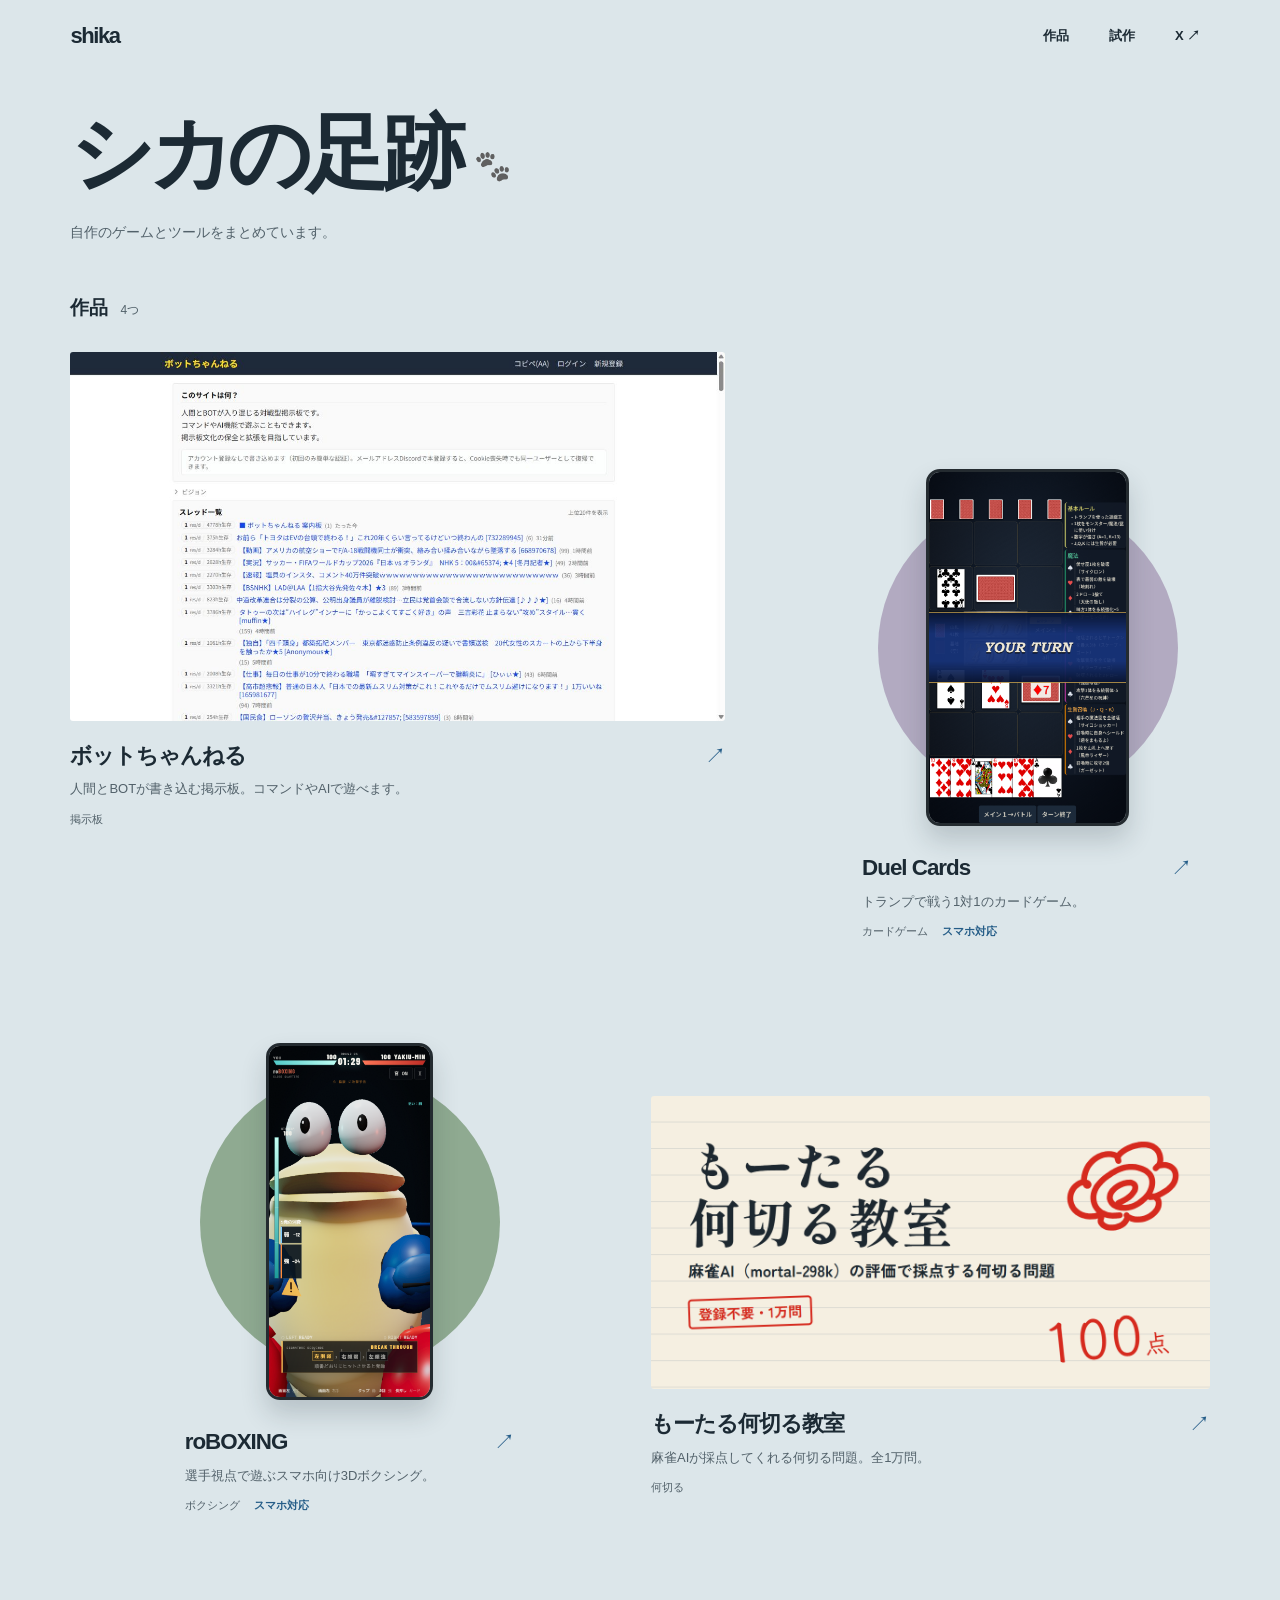
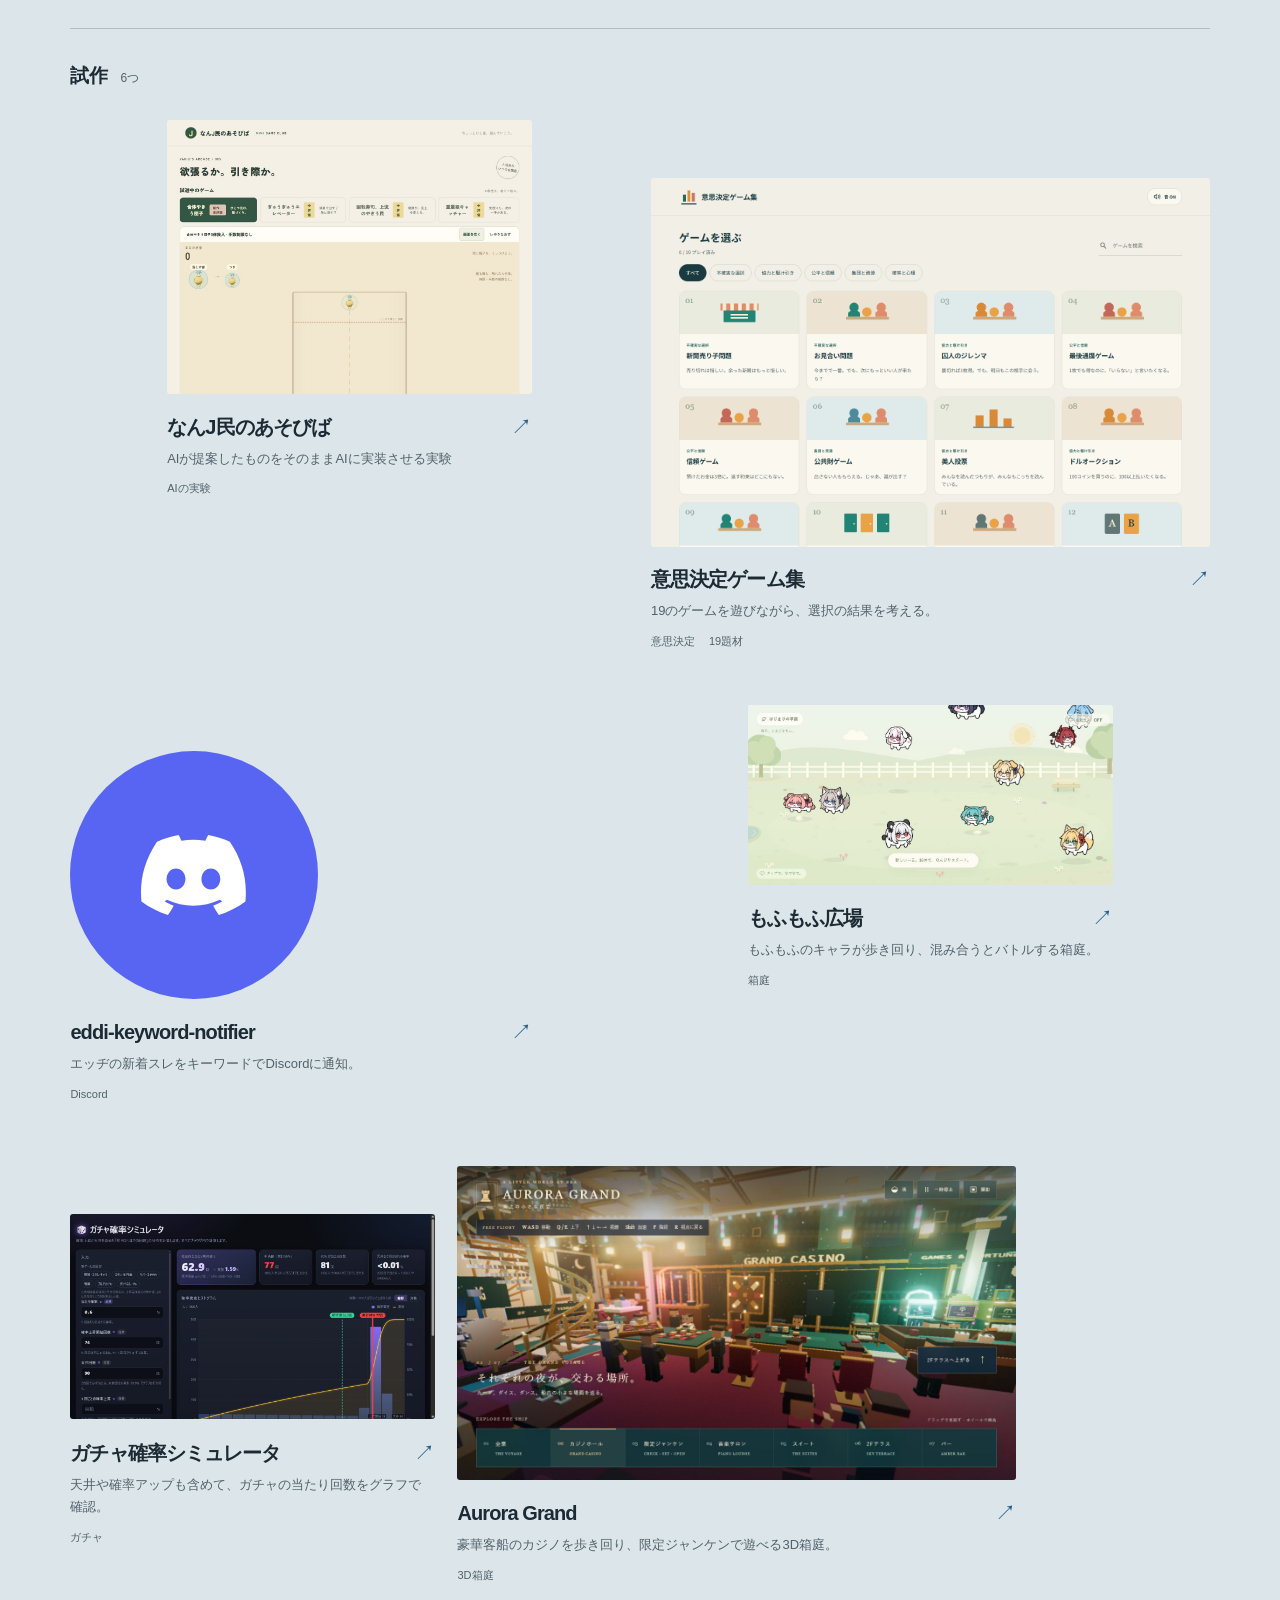
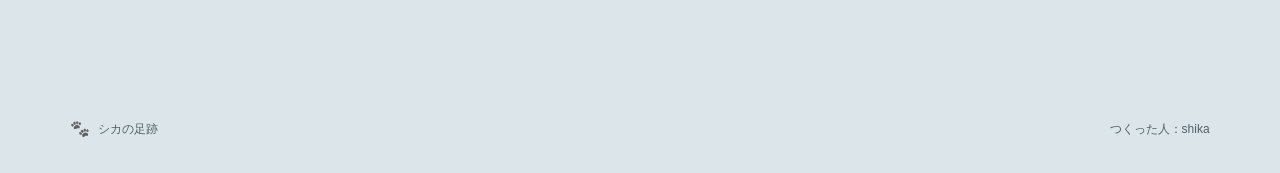
==== commit 3b773c9a: "Add decision games to portfolio" ====
--- a/index.html
+++ b/index.html
@@ -5,7 +5,7 @@
 <meta name="description" content="shikaの自作ゲームとツールをまとめたページ。">
 <meta name="theme-color" content="#dce6ea" media="(prefers-color-scheme: light)">
 <meta name="theme-color" content="#18262e" media="(prefers-color-scheme: dark)">
-<link rel="stylesheet" href="style.css?v=20261005-3">
+<link rel="stylesheet" href="style.css?v=20261005-4">
 </head><body>
 <a class="skip-link" href="#works">作品へ</a>
 <div class="page">
@@ -31,7 +31,7 @@
  </a></div>
 </section>
 <section id="experiments" class="experiments" aria-labelledby="experiments-title">
- <div class="section-head"><h2 id="experiments-title">試作</h2><span class="section-count">5つ</span></div>
+ <div class="section-head"><h2 id="experiments-title">試作</h2><span class="section-count">6つ</span></div>
  <div class="experiment-wall"><a aria-labelledby="project-9" class="project-card mofumofu-card" href="mofumofu/" target="_blank" rel="noopener noreferrer">
   <div class="image-mat mofumofu"><img src="assets/images/mofumofu-garden.jpg" alt="もふもふのキャラが歩き回る広場" loading="lazy" width="1013" height="500"></div>
   <div class="project-copy"><div class="project-heading"><h3 id="project-9">もふもふ広場</h3><span class="open-mark" aria-hidden="true">↗</span></div><p>もふもふのキャラが歩き回り、混み合うとバトルする箱庭。</p><div class="project-meta"><span>箱庭</span></div></div>
@@ -47,6 +47,9 @@
  </a><a aria-labelledby="project-8" class="project-card nanjming-card" href="https://nanjming-asobiba.info907366.chatgpt.site/" target="_blank" rel="noopener noreferrer">
   <div class="image-mat nanjming"><img src="assets/images/nanjming.jpg" alt="なんJ民のあそびば" loading="lazy" width="1264" height="1950"></div>
   <div class="project-copy"><div class="project-heading"><h3 id="project-8">なんJ民のあそびば</h3><span class="open-mark" aria-hidden="true">↗</span></div><p>AIが提案したものをそのままAIに実装させる実験</p><div class="project-meta"><span>AIの実験</span></div></div>
+ </a><a aria-labelledby="project-10" class="project-card decision-card" href="https://decision-games-lab.info907366.chatgpt.site/" target="_blank" rel="noopener noreferrer">
+  <div class="image-mat decision"><img src="assets/images/decision-games.png" alt="意思決定ゲーム集のゲーム一覧画面" loading="lazy" width="1440" height="950"></div>
+  <div class="project-copy"><div class="project-heading"><h3 id="project-10">意思決定ゲーム集</h3><span class="open-mark" aria-hidden="true">↗</span></div><p>19のゲームを遊びながら、選択の結果を考える。</p><div class="project-meta"><span>意思決定</span><span>19題材</span></div></div>
  </a></div>
 </section>
 </main>
--- a/style.css
+++ b/style.css
@@ -92,11 +92,13 @@
 .experiment-wall > :nth-child(3) { grid-column: 3 / span 4; grid-row: 2; }
 .experiment-wall > :nth-child(4) { grid-column: 9 / span 4; grid-row: 2; margin-top: 88px; }
 .experiment-wall > :nth-child(5) { grid-column: 2 / span 6; grid-row: 3; margin-top: 8px; }
+.experiment-wall > :nth-child(6) { grid-column: 9 / span 4; grid-row: 3; margin-top: 62px; }
 .experiment-wall[data-layout="b"] > :nth-child(1) { grid-column: 2 / span 4; }
 .experiment-wall[data-layout="b"] > :nth-child(2) { grid-column: 7 / span 6; margin-top: 58px; }
 .experiment-wall[data-layout="b"] > :nth-child(3) { grid-column: 1 / span 5; margin-top: 46px; }
 .experiment-wall[data-layout="b"] > :nth-child(4) { grid-column: 8 / span 4; margin-top: 0; }
 .experiment-wall[data-layout="b"] > :nth-child(5) { grid-column: 5 / span 6; }
+.experiment-wall[data-layout="b"] > :nth-child(6) { grid-column: 1 / span 4; grid-row: 3; margin-top: 56px; }
 .experiment-wall .project-copy h3 { font-size: 20px; }
 footer { display: flex; align-items: center; gap: 8px; margin-top: 100px; padding: 30px 0; color: var(--muted); font-size: 12px; }
 .footer-mark { font-size: 16px; filter: grayscale(1); }
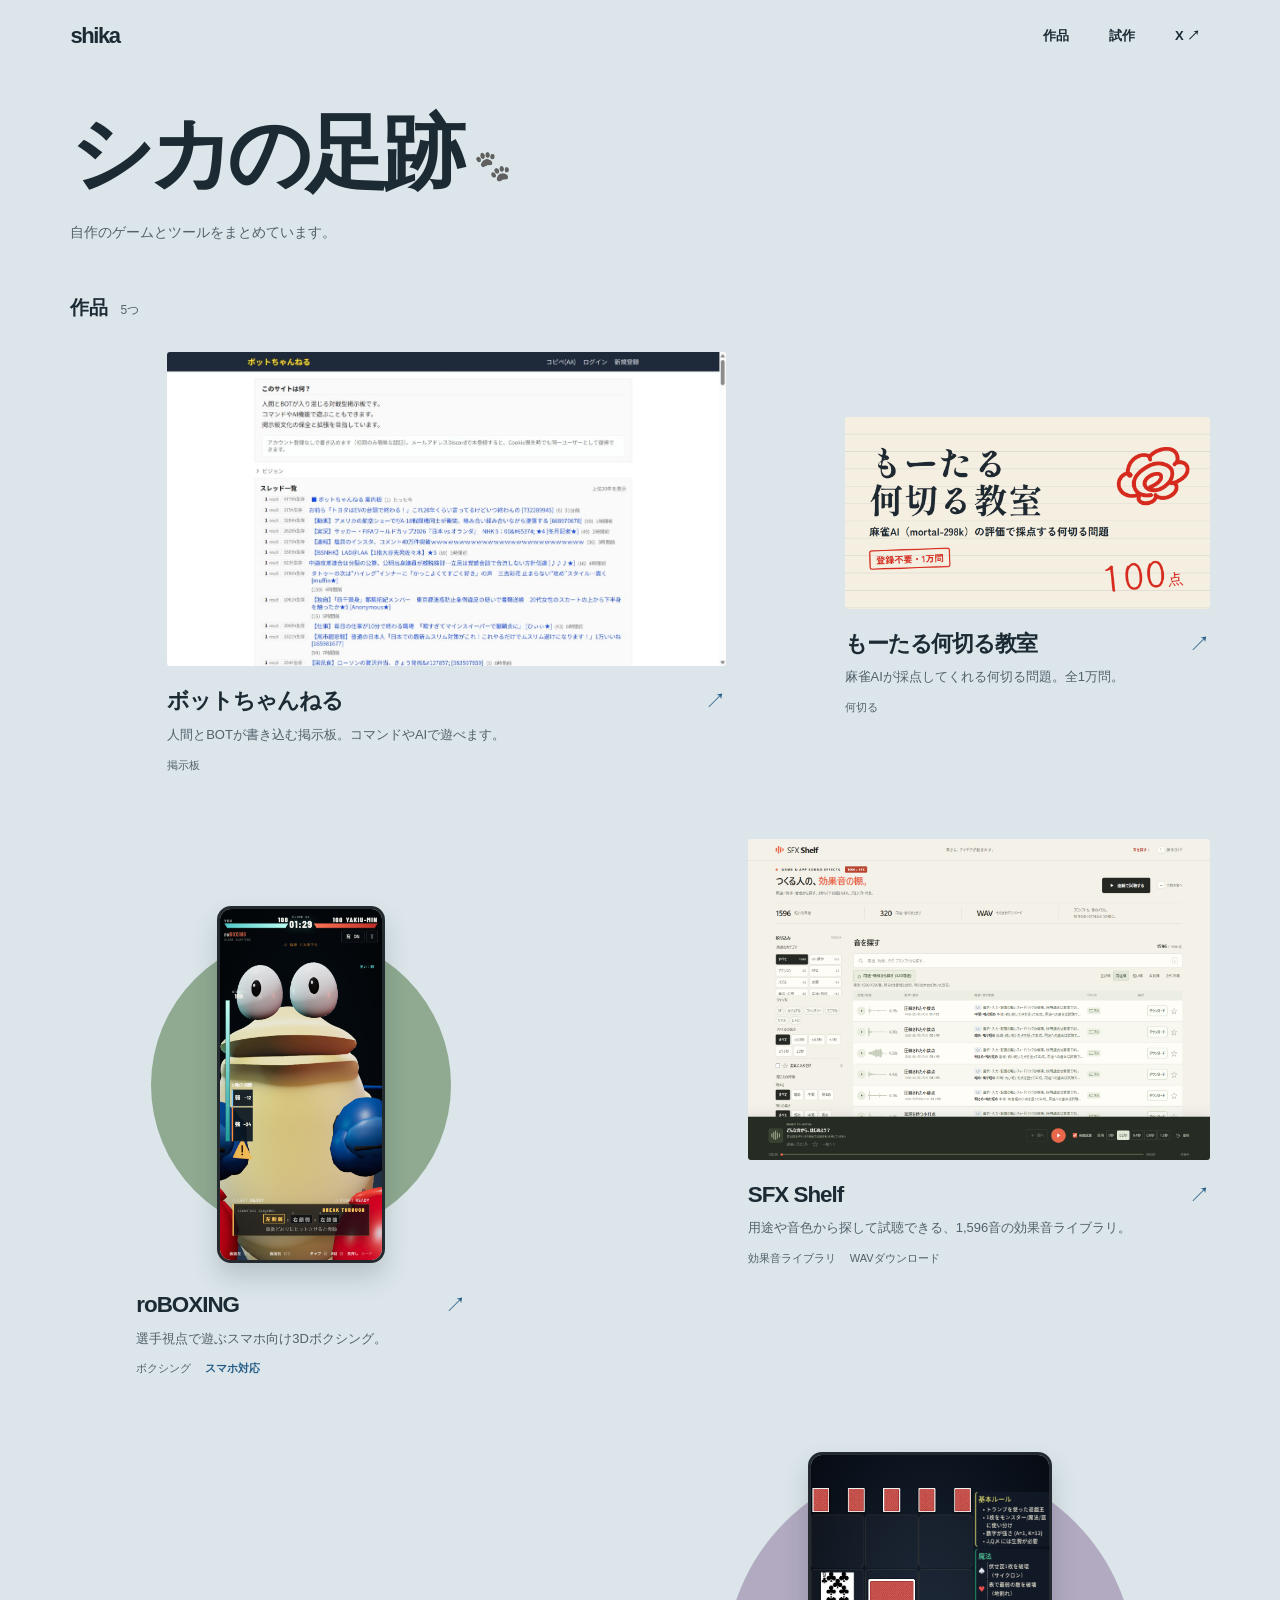
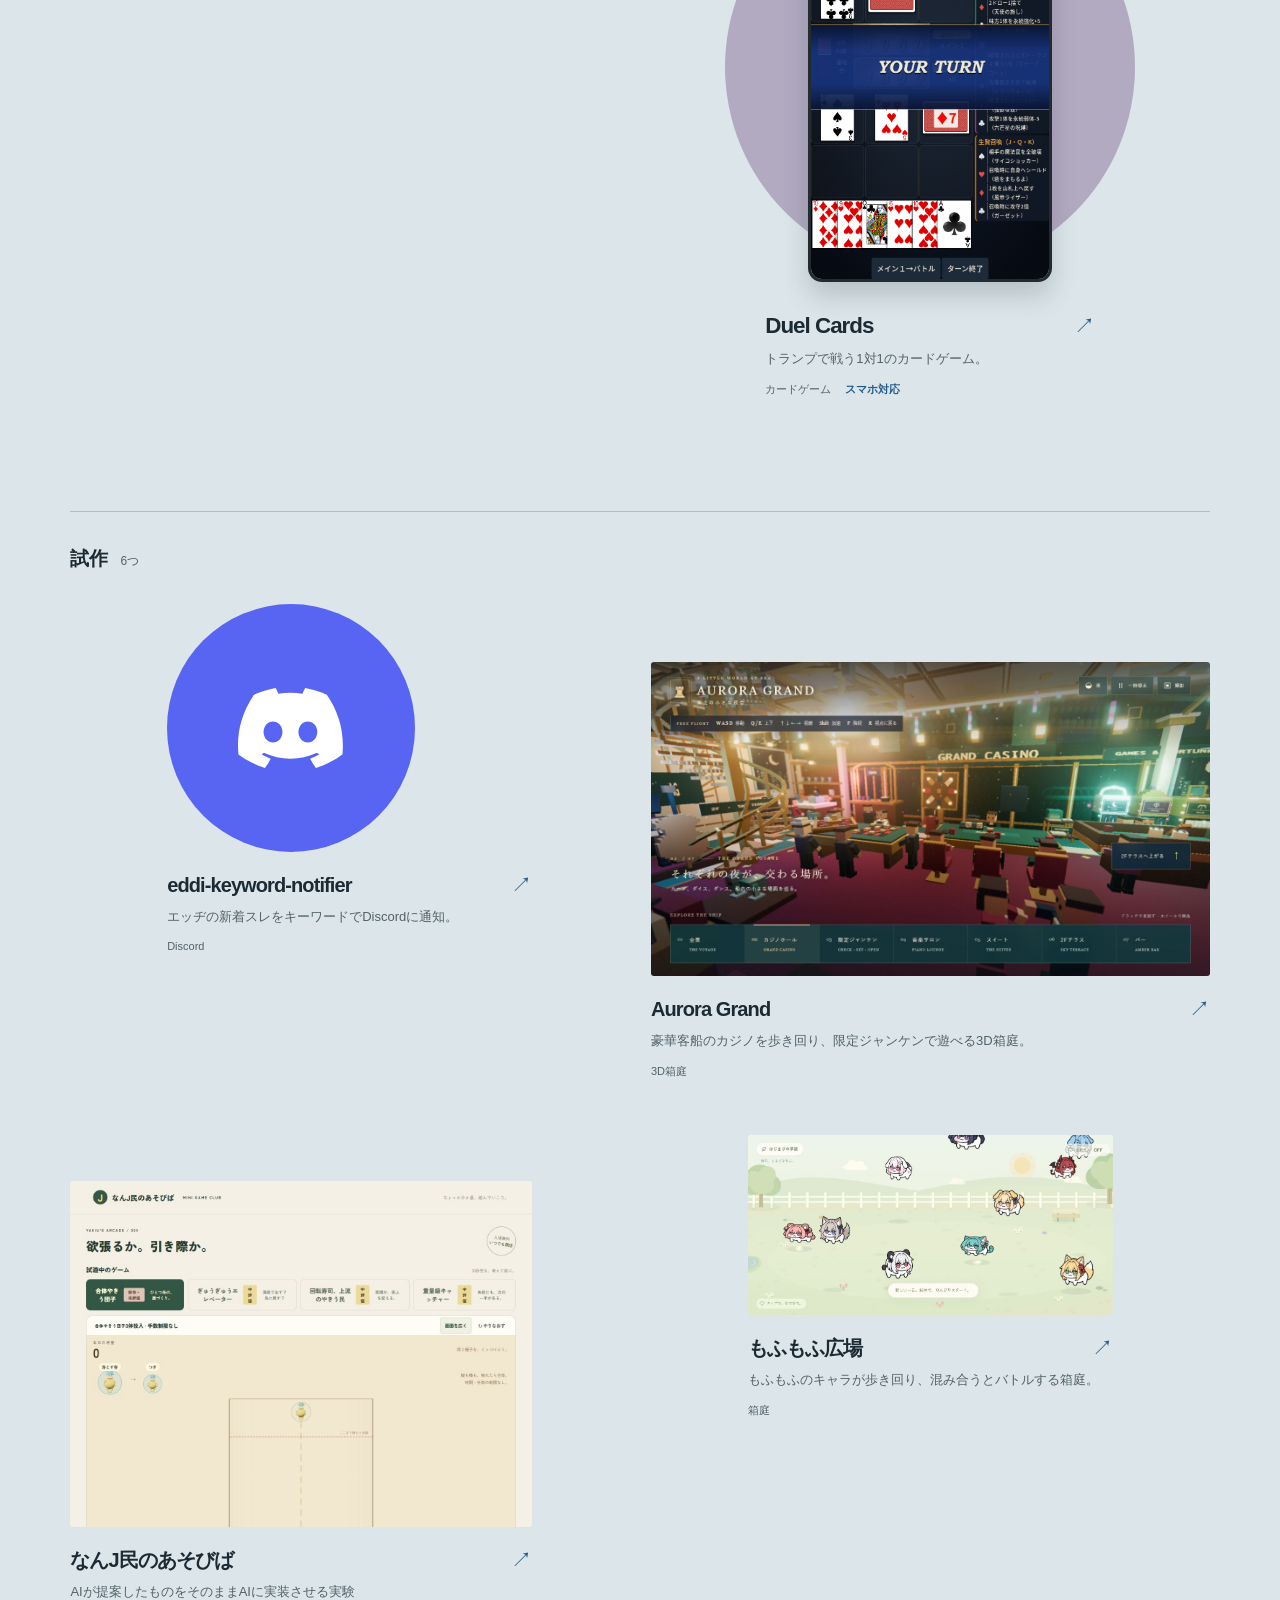
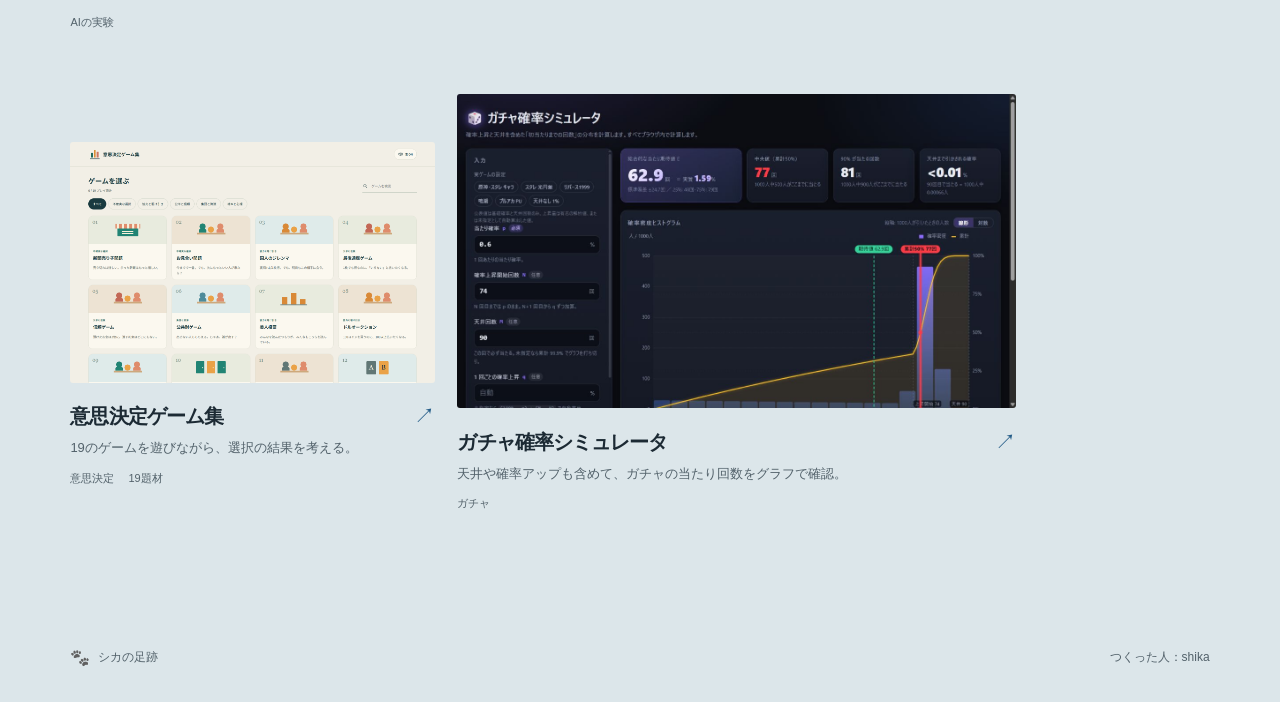
==== commit 94e35b5c: "Add SFX Shelf to portfolio" ====
--- a/index.html
+++ b/index.html
@@ -5,7 +5,7 @@
 <meta name="description" content="shikaの自作ゲームとツールをまとめたページ。">
 <meta name="theme-color" content="#dce6ea" media="(prefers-color-scheme: light)">
 <meta name="theme-color" content="#18262e" media="(prefers-color-scheme: dark)">
-<link rel="stylesheet" href="style.css?v=20261005-4">
+<link rel="stylesheet" href="style.css?v=20261006-1">
 </head><body>
 <a class="skip-link" href="#works">作品へ</a>
 <div class="page">
@@ -15,7 +15,7 @@
 </header>
 <main>
 <section id="works" aria-labelledby="works-title">
- <div class="section-head"><h2 id="works-title">作品</h2><span class="section-count">4つ</span></div>
+ <div class="section-head"><h2 id="works-title">作品</h2><span class="section-count">5つ</span></div>
  <div class="project-wall"><a aria-labelledby="project-1" class="project-card boxing-card" href="https://roboxing.shika.workers.dev/" target="_blank" rel="noopener noreferrer">
   <div class="image-mat boxing phone"><img src="assets/images/roboxing.png" alt="roBOXING" loading="lazy" width="585" height="1266"></div>
   <div class="project-copy"><div class="project-heading"><h3 id="project-1">roBOXING</h3><span class="open-mark" aria-hidden="true">↗</span></div><p>選手視点で遊ぶスマホ向け3Dボクシング。</p><div class="project-meta"><span>ボクシング</span><span class="mobile-badge">スマホ対応</span></div></div>
@@ -28,6 +28,9 @@
  </a><a aria-labelledby="project-5" class="project-card board-card" href="https://battle-board.shika.workers.dev/" target="_blank" rel="noopener noreferrer">
   <div class="image-mat board"><img src="assets/images/bot-channel.jpg" alt="ボットちゃんねる" loading="lazy" width="1265" height="712"></div>
   <div class="project-copy"><div class="project-heading"><h3 id="project-5">ボットちゃんねる</h3><span class="open-mark" aria-hidden="true">↗</span></div><p>人間とBOTが書き込む掲示板。コマンドやAIで遊べます。</p><div class="project-meta"><span>掲示板</span></div></div>
+ </a><a aria-labelledby="project-12" class="project-card sfx-shelf-card" href="https://sfx-shelf.info907366.chatgpt.site/" target="_blank" rel="noopener noreferrer">
+  <div class="image-mat sfx-shelf"><img src="assets/images/sfx-shelf.png" alt="SFX Shelfの効果音検索と試聴画面" loading="lazy" width="1440" height="1000"></div>
+  <div class="project-copy"><div class="project-heading"><h3 id="project-12">SFX Shelf</h3><span class="open-mark" aria-hidden="true">↗</span></div><p>用途や音色から探して試聴できる、1,596音の効果音ライブラリ。</p><div class="project-meta"><span>効果音ライブラリ</span><span>WAVダウンロード</span></div></div>
  </a></div>
 </section>
 <section id="experiments" class="experiments" aria-labelledby="experiments-title">
--- a/style.css
+++ b/style.css
@@ -59,10 +59,12 @@
 .project-wall > :nth-child(2) { grid-column: 9 / span 4; grid-row: 1; margin-top: 110px; }
 .project-wall > :nth-child(3) { grid-column: 2 / span 4; grid-row: 2; margin-top: 30px; }
 .project-wall > :nth-child(4) { grid-column: 7 / span 6; grid-row: 2; margin-top: 90px; }
+.project-wall > :nth-child(5) { grid-column: 2 / span 6; grid-row: 3; margin-top: 24px; }
 .project-wall[data-layout="b"] > :nth-child(1) { grid-column: 2 / span 6; }
 .project-wall[data-layout="b"] > :nth-child(2) { grid-column: 9 / span 4; margin-top: 65px; }
 .project-wall[data-layout="b"] > :nth-child(3) { grid-column: 1 / span 5; margin-top: 60px; }
 .project-wall[data-layout="b"] > :nth-child(4) { grid-column: 8 / span 5; margin-top: 0; }
+.project-wall[data-layout="b"] > :nth-child(5) { grid-column: 7 / span 6; margin-top: 0; }
 .image-mat { position: relative; isolation: isolate; width: 100%; }
 .image-mat img { width: 100%; height: auto; border-radius: 3px; transition: transform 650ms var(--ease-out); }
 .phone { display: flex; align-items: center; justify-content: center; height: clamp(360px, 35vw, 480px); }
@@ -124,6 +126,7 @@
   .project-wall, .experiment-wall { column-gap: 16px; }
   .project-wall > :nth-child(2) { grid-column: 9 / span 4; margin-top: 72px; }
   .project-wall > :nth-child(3) { grid-column: 1 / span 5; }
+  .project-wall > :nth-child(5) { grid-column: 4 / span 6; margin-top: 0; }
   .phone { height: 370px; }
   .project-wall > :nth-child(2) .phone,
   .project-wall > :nth-child(3) .phone { height: 320px; }
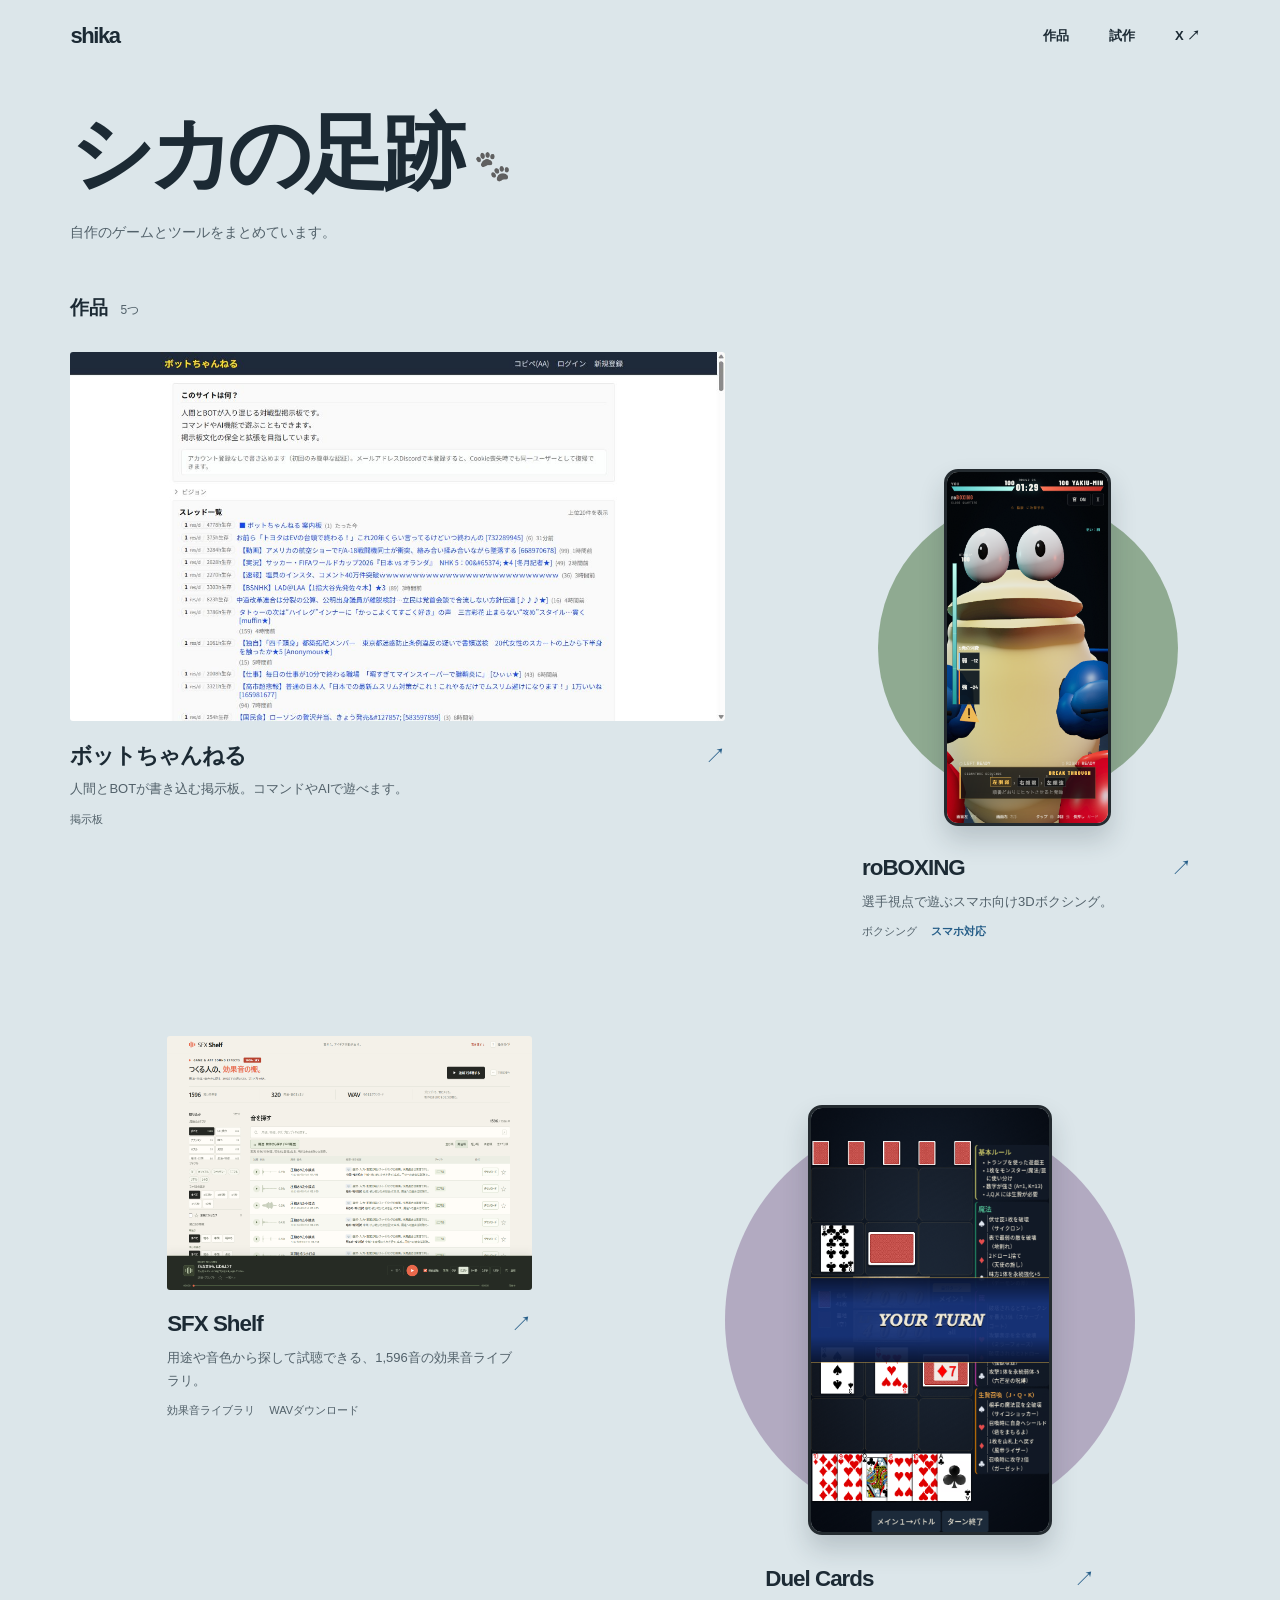
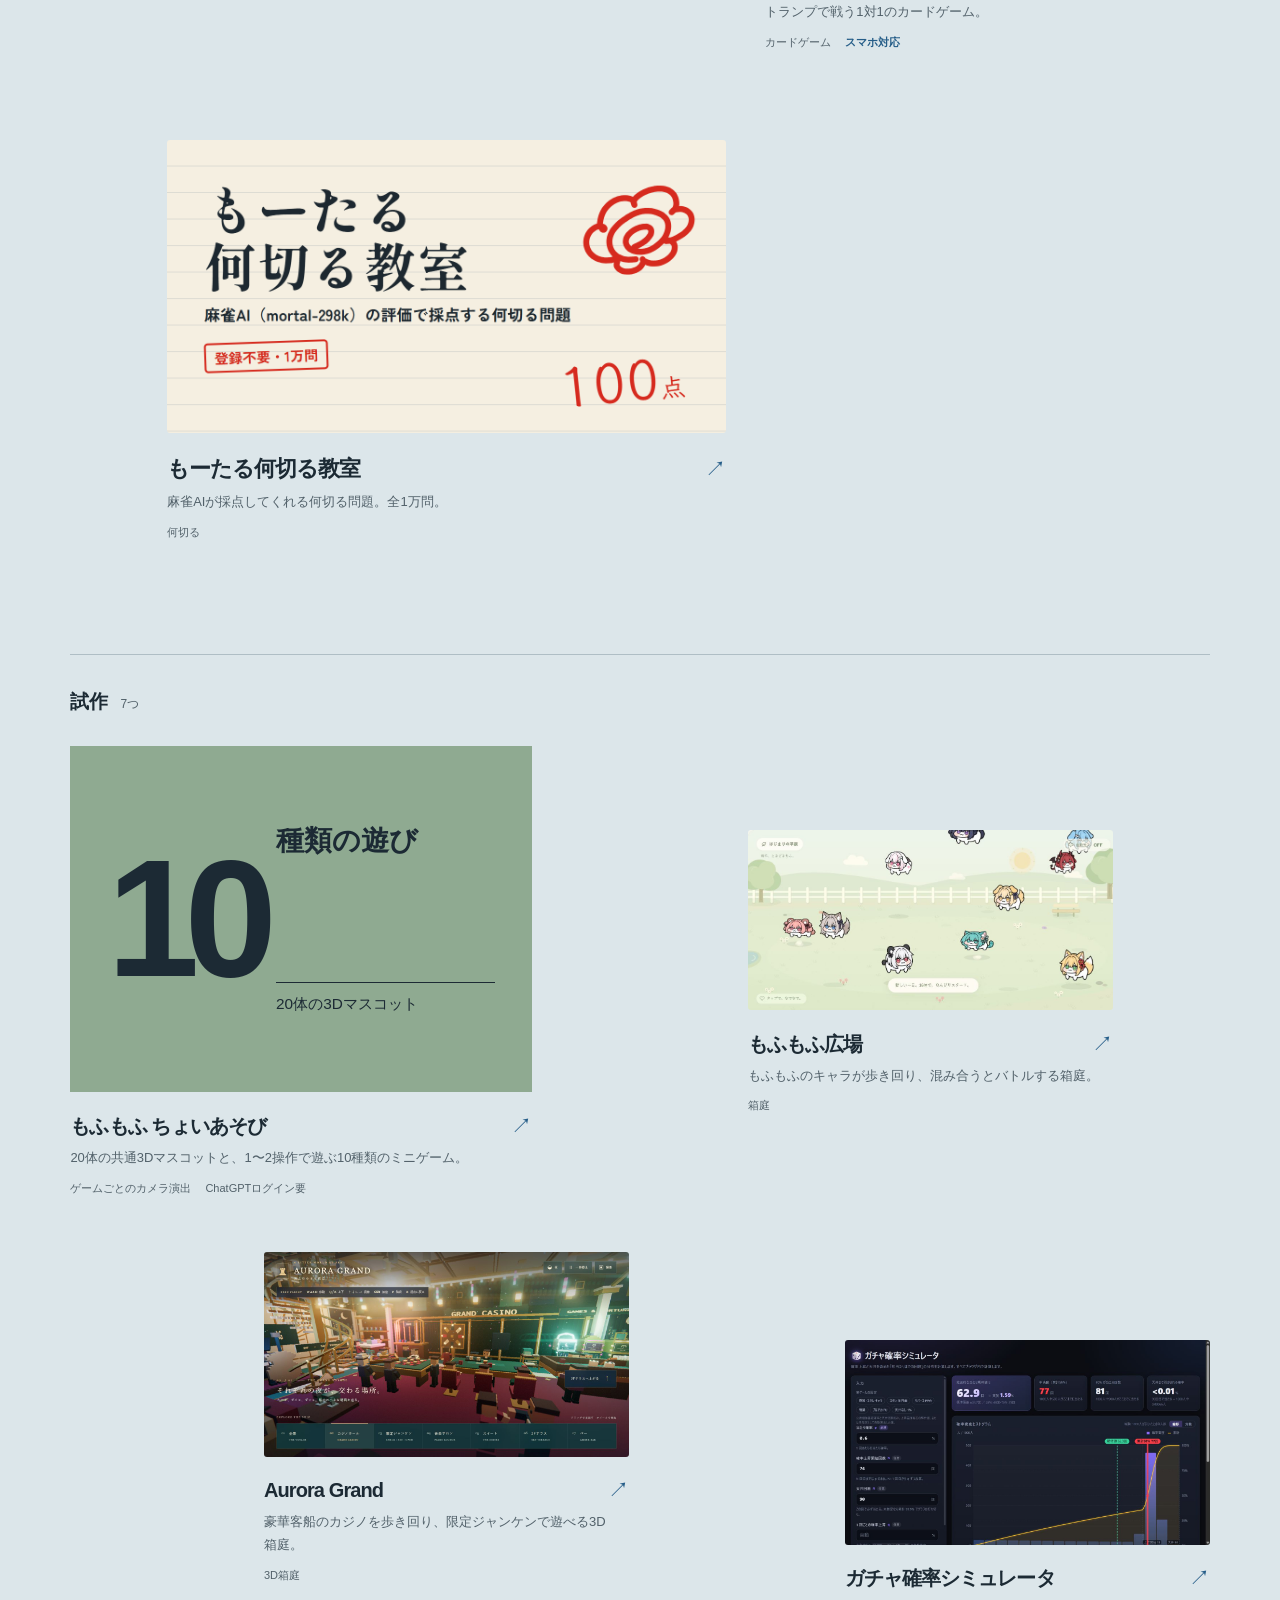
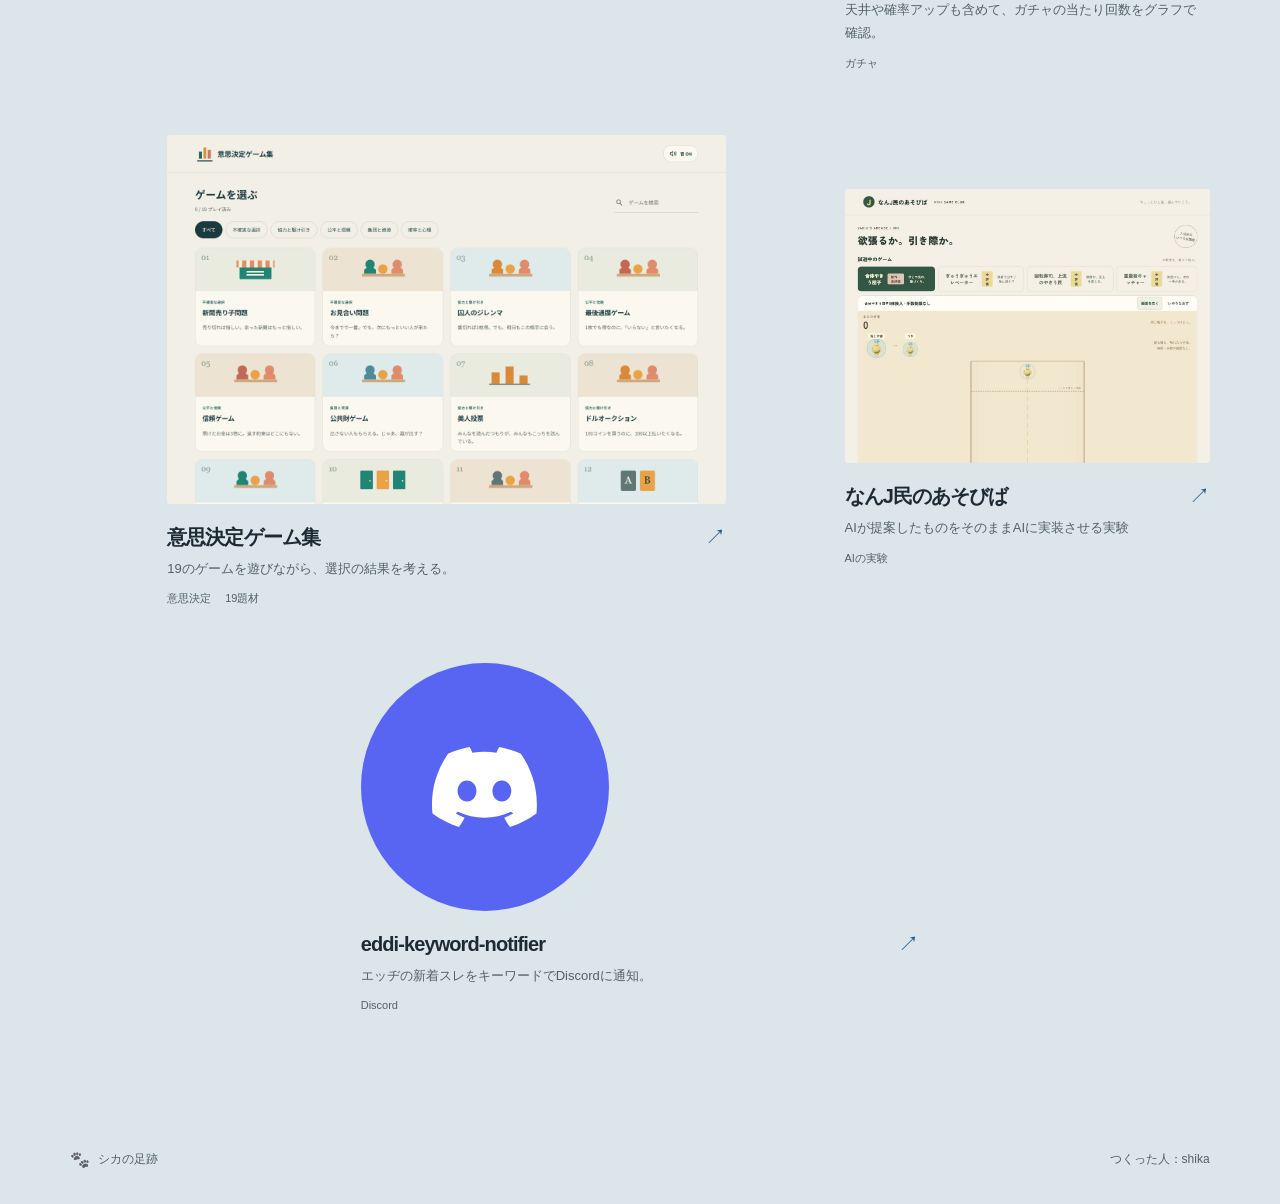
==== commit 5f17b2ab: "List Mofumofu mini arcade in portfolio" ====
--- a/index.html
+++ b/index.html
@@ -5,7 +5,7 @@
 <meta name="description" content="shikaの自作ゲームとツールをまとめたページ。">
 <meta name="theme-color" content="#dce6ea" media="(prefers-color-scheme: light)">
 <meta name="theme-color" content="#18262e" media="(prefers-color-scheme: dark)">
-<link rel="stylesheet" href="style.css?v=20261006-1">
+<link rel="stylesheet" href="style.css?v=20261006-2">
 </head><body>
 <a class="skip-link" href="#works">作品へ</a>
 <div class="page">
@@ -34,7 +34,7 @@
  </a></div>
 </section>
 <section id="experiments" class="experiments" aria-labelledby="experiments-title">
- <div class="section-head"><h2 id="experiments-title">試作</h2><span class="section-count">6つ</span></div>
+ <div class="section-head"><h2 id="experiments-title">試作</h2><span class="section-count">7つ</span></div>
  <div class="experiment-wall"><a aria-labelledby="project-9" class="project-card mofumofu-card" href="mofumofu/" target="_blank" rel="noopener noreferrer">
   <div class="image-mat mofumofu"><img src="assets/images/mofumofu-garden.jpg" alt="もふもふのキャラが歩き回る広場" loading="lazy" width="1013" height="500"></div>
   <div class="project-copy"><div class="project-heading"><h3 id="project-9">もふもふ広場</h3><span class="open-mark" aria-hidden="true">↗</span></div><p>もふもふのキャラが歩き回り、混み合うとバトルする箱庭。</p><div class="project-meta"><span>箱庭</span></div></div>
@@ -53,7 +53,10 @@
  </a><a aria-labelledby="project-10" class="project-card decision-card" href="https://decision-games-lab.info907366.chatgpt.site/" target="_blank" rel="noopener noreferrer">
   <div class="image-mat decision"><img src="assets/images/decision-games.png" alt="意思決定ゲーム集のゲーム一覧画面" loading="lazy" width="1440" height="950"></div>
   <div class="project-copy"><div class="project-heading"><h3 id="project-10">意思決定ゲーム集</h3><span class="open-mark" aria-hidden="true">↗</span></div><p>19のゲームを遊びながら、選択の結果を考える。</p><div class="project-meta"><span>意思決定</span><span>19題材</span></div></div>
- </a></div>
+ </a><a aria-labelledby="project-11" class="project-card miniarcade-card" href="https://mofumofu-mini-arcade.info907366.chatgpt.site" target="_blank" rel="noopener noreferrer">
+  <div class="image-mat miniarcade" aria-hidden="true"><span class="miniarcade-number">10</span><span class="miniarcade-label">種類の遊び</span><span class="miniarcade-note">20体の3Dマスコット</span></div>
+  <div class="project-copy"><div class="project-heading"><h3 id="project-11">もふもふ ちょいあそび</h3><span class="open-mark" aria-hidden="true">↗</span></div><p>20体の共通3Dマスコットと、1〜2操作で遊ぶ10種類のミニゲーム。</p><div class="project-meta"><span>ゲームごとのカメラ演出</span><span>ChatGPTログイン要</span></div></div>
+</a></div>
 </section>
 </main>
 <footer><span class="footer-mark" aria-hidden="true">🐾</span><span>シカの足跡</span><span class="footer-maker">つくった人：shika</span></footer>
--- a/style.css
+++ b/style.css
@@ -80,6 +80,10 @@
 .discord img { width: 43%; }
 .nanjming { aspect-ratio: 4 / 3; overflow: hidden; }
 .nanjming img { height: 100%; object-fit: cover; object-position: top; }
+.miniarcade { display: grid; grid-template-columns: auto 1fr; align-items: center; gap: 0 14px; aspect-ratio: 4 / 3; padding: 18px 8%; background: var(--phone-green); color: var(--ink); }
+.miniarcade-number { grid-row: span 2; font-size: clamp(104px, 13vw, 176px); font-weight: 900; line-height: .85; letter-spacing: -.09em; }
+.miniarcade-label { font-size: clamp(20px, 2.2vw, 30px); font-weight: 700; line-height: 1.4; }
+.miniarcade-note { margin-top: 8px; padding-top: 8px; border-top: 1px solid currentColor; font-size: clamp(13px, 1.2vw, 17px); }
 .project-copy { padding-top: 18px; }
 .project-heading { display: flex; align-items: baseline; justify-content: space-between; gap: 14px; }
 .project-copy h3 { font-size: clamp(20px, 1.75vw, 27px); font-weight: 700; line-height: 1.5; letter-spacing: -.045em; overflow-wrap: anywhere; }
@@ -95,6 +99,8 @@
 .experiment-wall > :nth-child(4) { grid-column: 9 / span 4; grid-row: 2; margin-top: 88px; }
 .experiment-wall > :nth-child(5) { grid-column: 2 / span 6; grid-row: 3; margin-top: 8px; }
 .experiment-wall > :nth-child(6) { grid-column: 9 / span 4; grid-row: 3; margin-top: 62px; }
+.experiment-wall > :nth-child(7) { grid-column: 4 / span 6; grid-row: 4; }
+.experiment-wall[data-layout="b"] > :nth-child(7) { grid-column: 7 / span 6; grid-row: 4; }
 .experiment-wall[data-layout="b"] > :nth-child(1) { grid-column: 2 / span 4; }
 .experiment-wall[data-layout="b"] > :nth-child(2) { grid-column: 7 / span 6; margin-top: 58px; }
 .experiment-wall[data-layout="b"] > :nth-child(3) { grid-column: 1 / span 5; margin-top: 46px; }
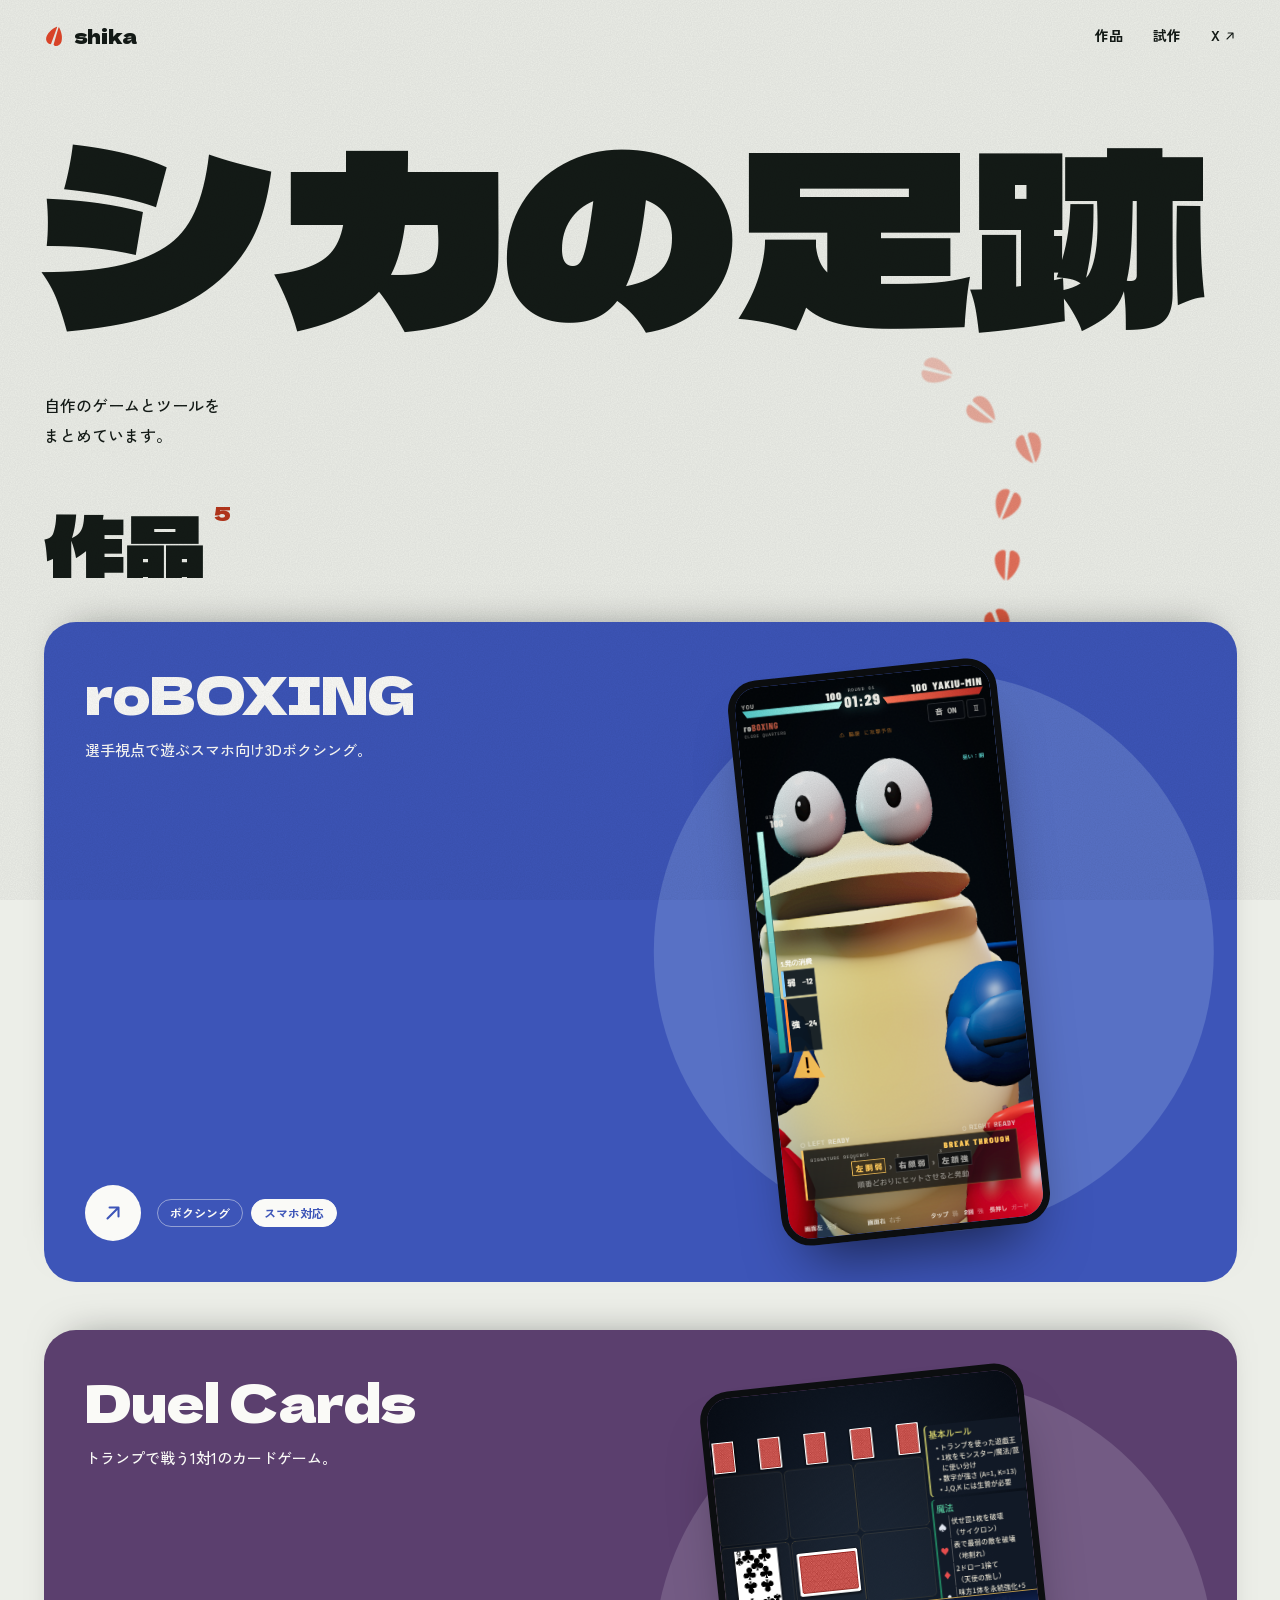
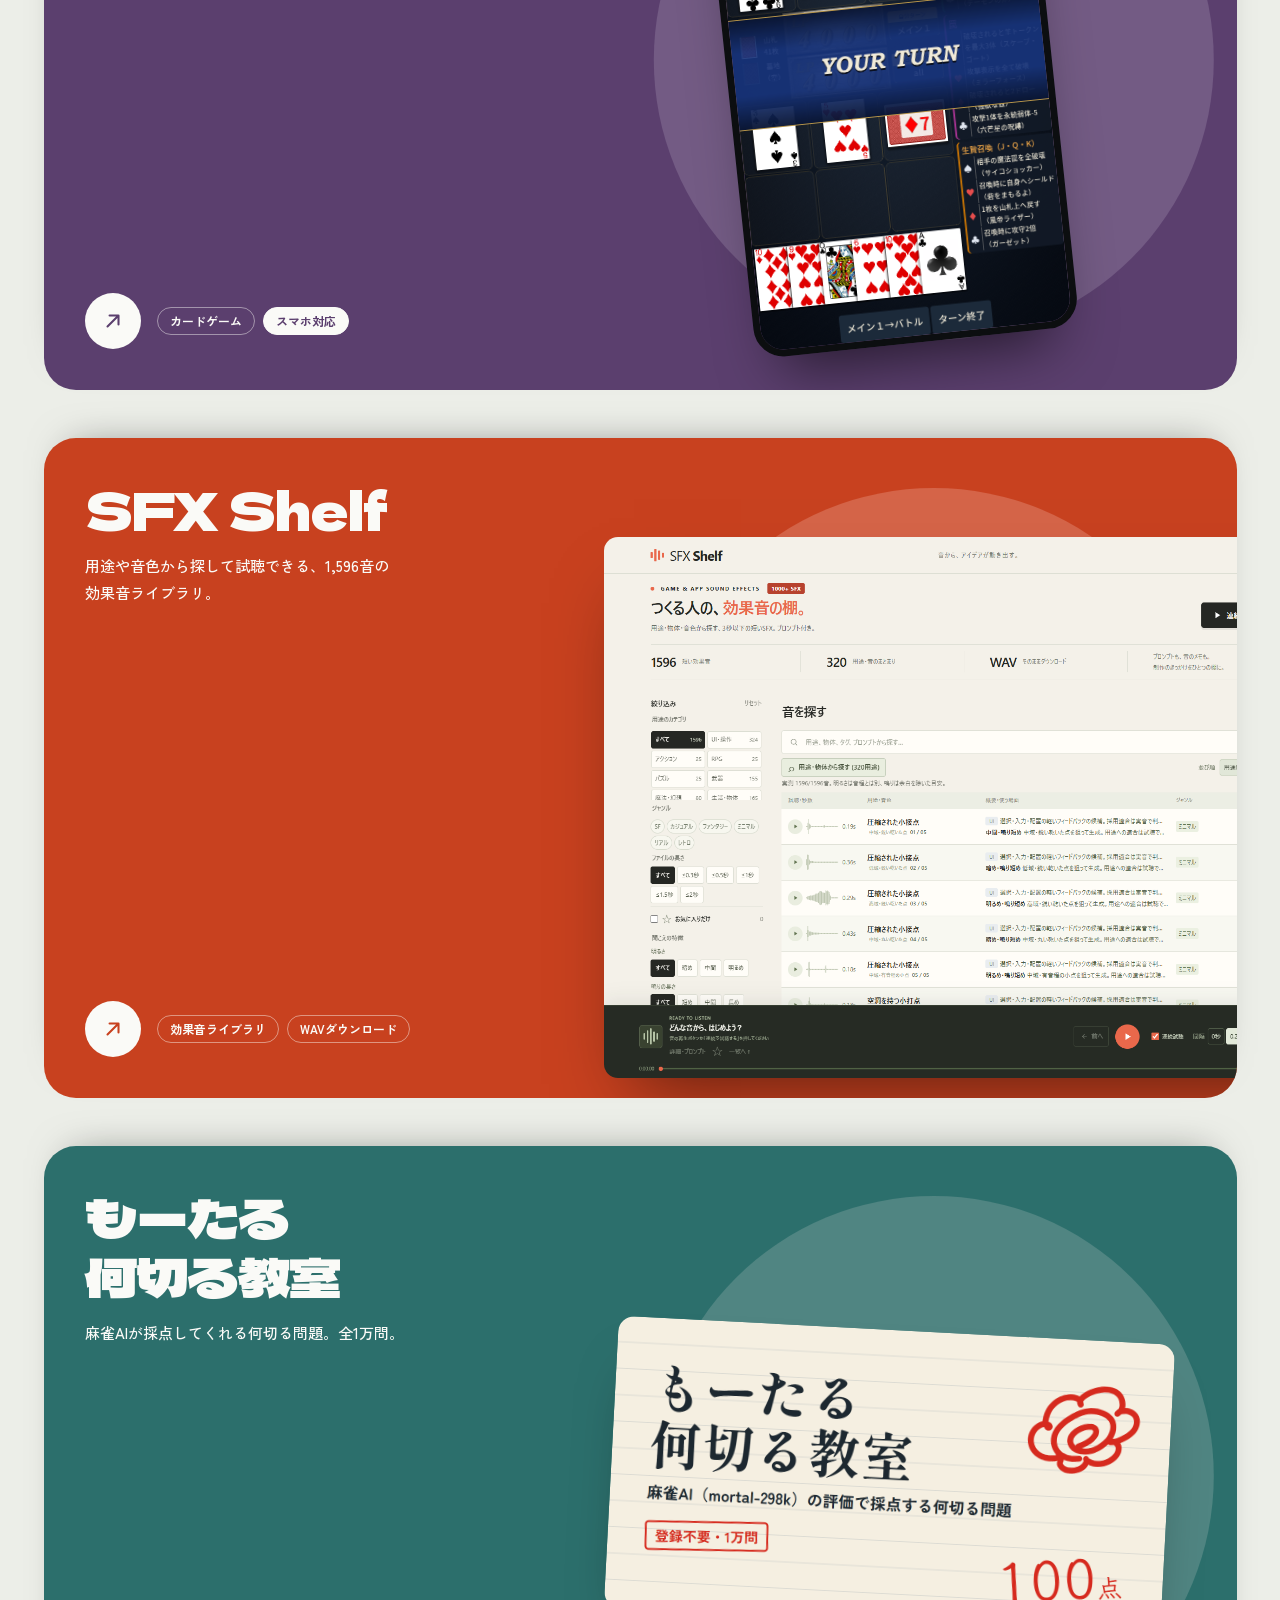
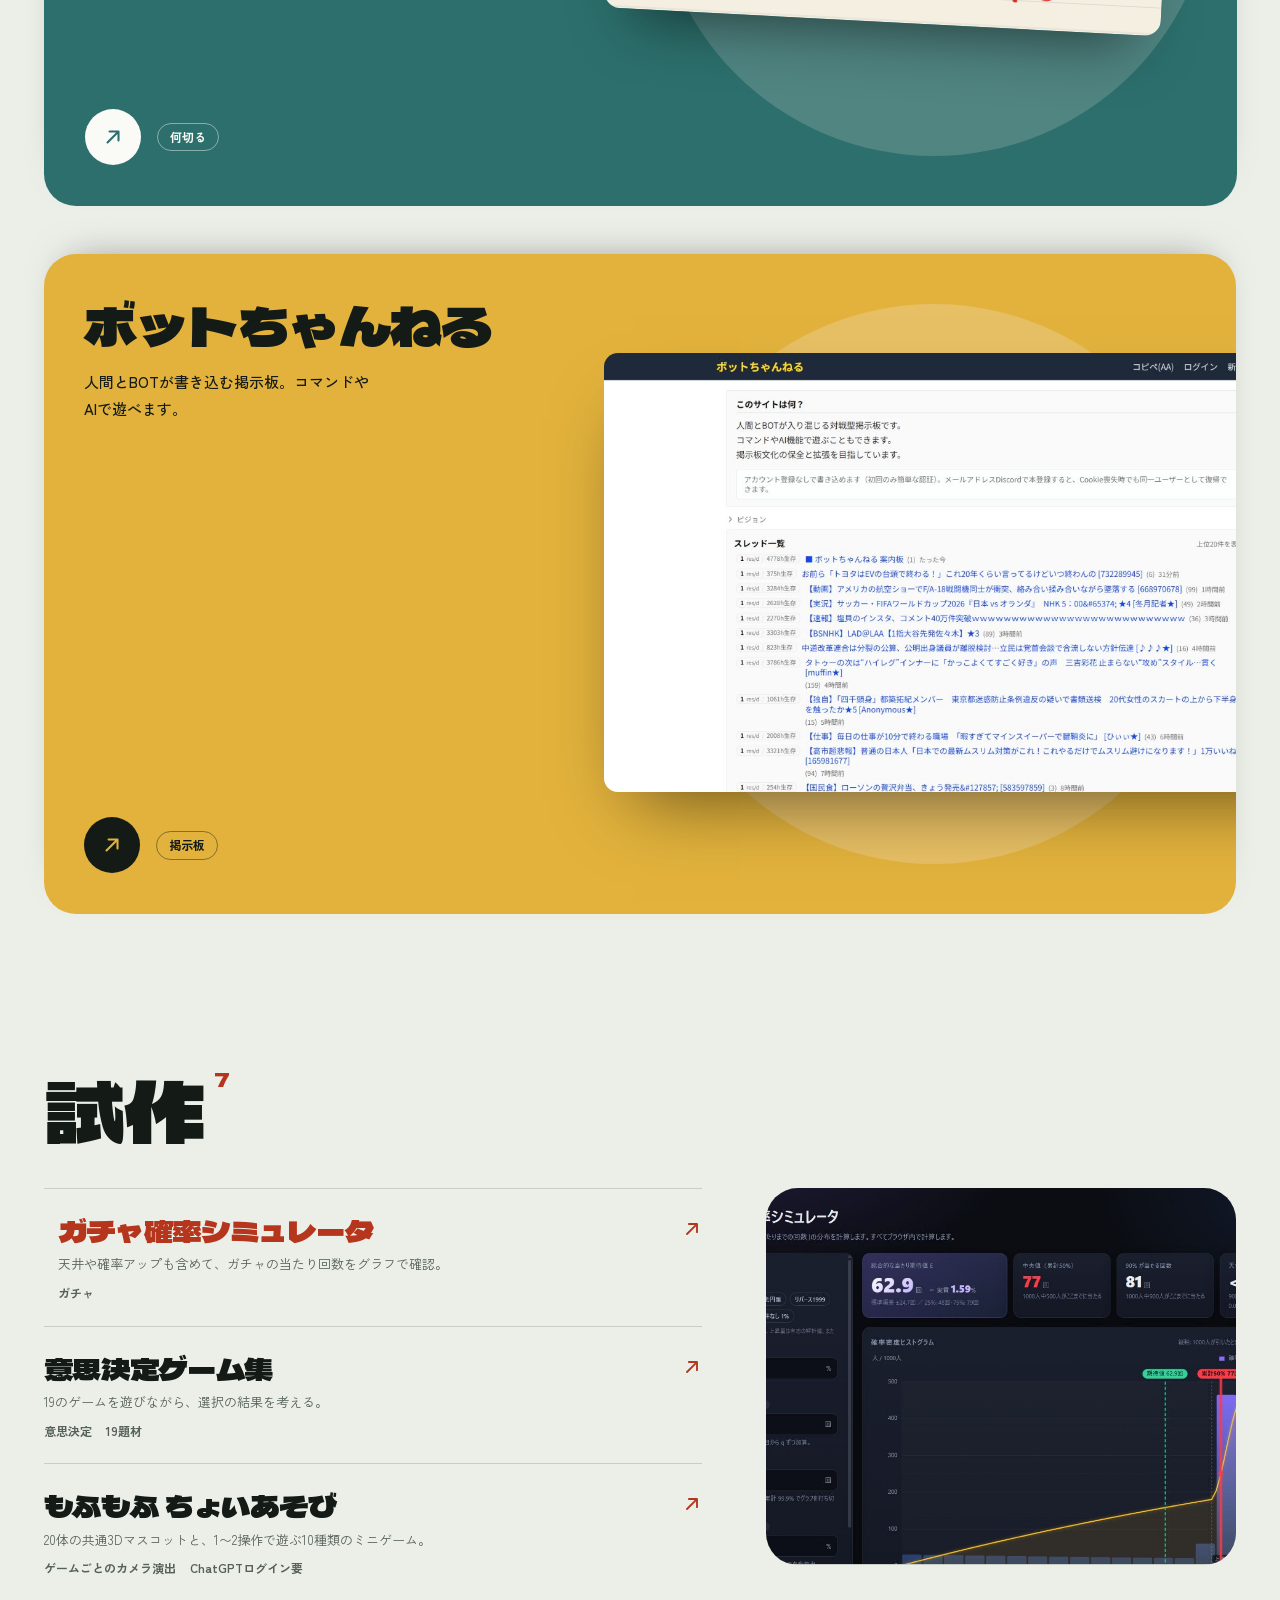
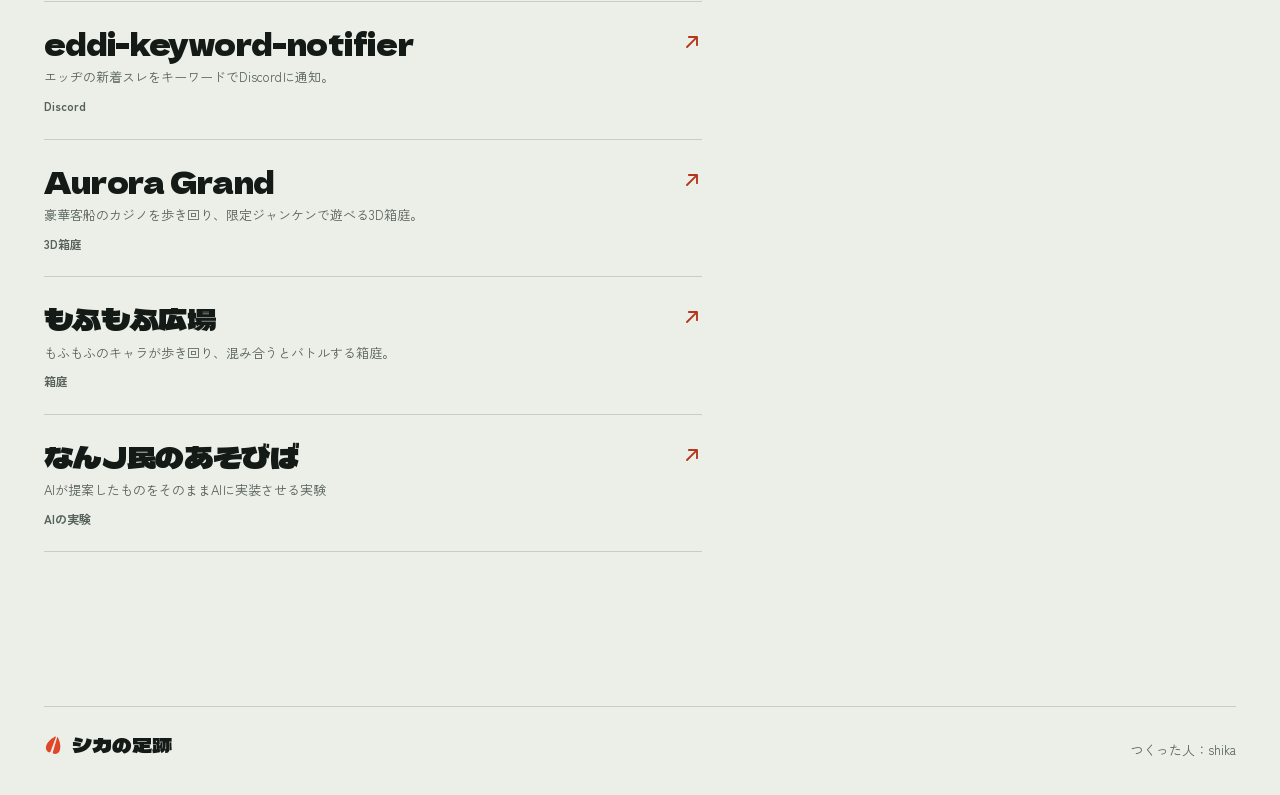
==== commit 0ae026cd: "Redesign portfolio around a hoofprint trail and stacked work cards Co-Authored-By: Claude Opus 5.5 <" ====
--- a/index.html
+++ b/index.html
@@ -3,61 +3,110 @@
 <meta charset="utf-8"><meta name="viewport" content="width=device-width,initial-scale=1">
 <title>シカの足跡🐾 | shika</title>
 <meta name="description" content="shikaの自作ゲームとツールをまとめたページ。">
-<meta name="theme-color" content="#dce6ea" media="(prefers-color-scheme: light)">
-<meta name="theme-color" content="#18262e" media="(prefers-color-scheme: dark)">
-<link rel="stylesheet" href="style.css?v=20261006-2">
+<meta name="theme-color" content="#eceee8" media="(prefers-color-scheme: light)">
+<meta name="theme-color" content="#0f1411" media="(prefers-color-scheme: dark)">
+<link rel="preconnect" href="https://fonts.googleapis.com">
+<link rel="preconnect" href="https://fonts.gstatic.com" crossorigin>
+<link rel="stylesheet" href="https://fonts.googleapis.com/css2?family=Dela+Gothic+One&family=Zen+Kaku+Gothic+New:wght@400;500;700&display=swap">
+<link rel="stylesheet" href="style.css?v=20261021-2">
 </head><body>
+<svg width="0" height="0" style="position:absolute" aria-hidden="true">
+ <symbol id="hoof" viewBox="0 0 24 24"><path d="M10.6 1.8C7.4 4.6 3.6 10.2 3.4 15.4c-.1 3.9 2.4 6.6 5.6 6.8 1 .1 1.6-.5 1.6-1.4L11.2 2.4c0-.6-.3-.9-.6-.6z"/><path d="M13.4 1.8c3.2 2.8 7 8.4 7.2 13.6.1 3.9-2.4 6.6-5.6 6.8-1 .1-1.6-.5-1.6-1.4L12.8 2.4c0-.6.3-.9.6-.6z"/></symbol>
+ <symbol id="arrow" viewBox="0 0 256 256"><path d="M204,64V168a12,12,0,0,1-24,0V93L72.49,200.49a12,12,0,0,1-17-17L163,76H88a12,12,0,0,1,0-24H192A12,12,0,0,1,204,64Z"/></symbol>
+</svg>
 <a class="skip-link" href="#works">作品へ</a>
 <div class="page">
-<div class="topline"><span class="maker">shika</span><nav aria-label="ページ内と制作者へのリンク"><a href="#works">作品</a><a href="#experiments">試作</a><a class="social-link" href="https://x.com/shika_bakudan" target="_blank" rel="noopener noreferrer">X ↗</a></nav></div>
-<header class="site-header">
- <div class="masthead"><h1>シカの<span>足跡</span><span class="title-paw">🐾</span></h1><p>自作のゲームとツールをまとめています。</p></div>
+<header class="topbar">
+ <span class="brand"><svg aria-hidden="true"><use href="#hoof"/></svg>shika</span>
+ <nav aria-label="ページ内と制作者へのリンク"><a href="#works">作品</a><a href="#experiments">試作</a><a href="https://x.com/shika_bakudan" target="_blank" rel="noopener noreferrer">X<svg aria-hidden="true"><use href="#arrow"/></svg></a></nav>
 </header>
+<div class="hero">
+ <h1 class="title"><span class="sr-only">シカの足跡</span><span aria-hidden="true"><span style="--n:0">シ</span><span style="--n:1">カ</span><span style="--n:2">の</span><span style="--n:3">足</span><span style="--n:4">跡</span></span></h1>
+ <div class="hero-foot">
+  <p class="lead">自作のゲームとツールを<br>まとめています。</p>
+  <svg class="trail" viewBox="0 0 320 420" aria-hidden="true">
+   <g transform="translate(78.1 4.6) rotate(104.9)"><use href="#hoof" width="46" height="46" x="-23" y="-23" style="--n:0"/></g>
+   <g transform="translate(137.2 57.4) rotate(129.1)"><use href="#hoof" width="46" height="46" x="-23" y="-23" style="--n:1"/></g>
+   <g transform="translate(199.7 105.7) rotate(162.8)"><use href="#hoof" width="46" height="46" x="-23" y="-23" style="--n:2"/></g>
+   <g transform="translate(169.1 180.3) rotate(202.6)"><use href="#hoof" width="46" height="46" x="-23" y="-23" style="--n:3"/></g>
+   <g transform="translate(169.6 259.6) rotate(183.8)"><use href="#hoof" width="46" height="46" x="-23" y="-23" style="--n:4"/></g>
+   <g transform="translate(158.6 337.9) rotate(159.0)"><use href="#hoof" width="46" height="46" x="-23" y="-23" style="--n:5"/></g>
+   <g transform="translate(225.2 382.6) rotate(123.4)"><use href="#hoof" width="46" height="46" x="-23" y="-23" style="--n:6"/></g>
+  </svg>
+ </div>
+</div>
 <main>
-<section id="works" aria-labelledby="works-title">
- <div class="section-head"><h2 id="works-title">作品</h2><span class="section-count">5つ</span></div>
- <div class="project-wall"><a aria-labelledby="project-1" class="project-card boxing-card" href="https://roboxing.shika.workers.dev/" target="_blank" rel="noopener noreferrer">
-  <div class="image-mat boxing phone"><img src="assets/images/roboxing.png" alt="roBOXING" loading="lazy" width="585" height="1266"></div>
-  <div class="project-copy"><div class="project-heading"><h3 id="project-1">roBOXING</h3><span class="open-mark" aria-hidden="true">↗</span></div><p>選手視点で遊ぶスマホ向け3Dボクシング。</p><div class="project-meta"><span>ボクシング</span><span class="mobile-badge">スマホ対応</span></div></div>
- </a><a aria-labelledby="project-2" class="project-card mahjong-card" href="https://mortal-jan.shika.workers.dev/" target="_blank" rel="noopener noreferrer">
-  <div class="image-mat mahjong"><img src="assets/images/mortal-jan.png" alt="もーたる何切る教室" loading="lazy" width="1200" height="630"></div>
-  <div class="project-copy"><div class="project-heading"><h3 id="project-2">もーたる何切る教室</h3><span class="open-mark" aria-hidden="true">↗</span></div><p>麻雀AIが採点してくれる何切る問題。全1万問。</p><div class="project-meta"><span>何切る</span></div></div>
- </a><a aria-labelledby="project-3" class="project-card duel-card" href="https://nikaiai.itch.io/duel-cards" target="_blank" rel="noopener noreferrer">
-  <div class="image-mat duel phone"><img src="assets/images/duel-cards.png" alt="Duel Cards" loading="lazy" width="660" height="1175"></div>
-  <div class="project-copy"><div class="project-heading"><h3 id="project-3">Duel Cards</h3><span class="open-mark" aria-hidden="true">↗</span></div><p>トランプで戦う1対1のカードゲーム。</p><div class="project-meta"><span>カードゲーム</span><span class="mobile-badge">スマホ対応</span></div></div>
- </a><a aria-labelledby="project-5" class="project-card board-card" href="https://battle-board.shika.workers.dev/" target="_blank" rel="noopener noreferrer">
-  <div class="image-mat board"><img src="assets/images/bot-channel.jpg" alt="ボットちゃんねる" loading="lazy" width="1265" height="712"></div>
-  <div class="project-copy"><div class="project-heading"><h3 id="project-5">ボットちゃんねる</h3><span class="open-mark" aria-hidden="true">↗</span></div><p>人間とBOTが書き込む掲示板。コマンドやAIで遊べます。</p><div class="project-meta"><span>掲示板</span></div></div>
- </a><a aria-labelledby="project-12" class="project-card sfx-shelf-card" href="https://sfx-shelf.info907366.chatgpt.site/" target="_blank" rel="noopener noreferrer">
-  <div class="image-mat sfx-shelf"><img src="assets/images/sfx-shelf.png" alt="SFX Shelfの効果音検索と試聴画面" loading="lazy" width="1440" height="1000"></div>
-  <div class="project-copy"><div class="project-heading"><h3 id="project-12">SFX Shelf</h3><span class="open-mark" aria-hidden="true">↗</span></div><p>用途や音色から探して試聴できる、1,596音の効果音ライブラリ。</p><div class="project-meta"><span>効果音ライブラリ</span><span>WAVダウンロード</span></div></div>
- </a></div>
+<section id="works" class="works" aria-labelledby="works-title">
+ <div class="section-head"><h2 id="works-title">作品</h2><span class="count">5</span></div>
+ <ol class="deck">
+  <li><a aria-labelledby="project-1" class="work" style="--c:#3d55b8" href="https://roboxing.shika.workers.dev/" target="_blank" rel="noopener noreferrer">
+   <div class="work-text"><h3 id="project-1">roBOXING</h3><p>選手視点で遊ぶスマホ向け3Dボクシング。</p><div class="tags"><span>ボクシング</span><span class="tag-solid">スマホ対応</span></div><span class="go" aria-hidden="true"><svg><use href="#arrow"/></svg></span></div>
+   <div class="stage stage-phone"><img src="assets/images/roboxing.png" alt="roBOXING" loading="lazy" width="585" height="1266"></div>
+  </a></li>
+  <li><a aria-labelledby="project-2" class="work" style="--c:#2c6f6c" href="https://mortal-jan.shika.workers.dev/" target="_blank" rel="noopener noreferrer">
+   <div class="work-text"><h3 id="project-2">もーたる<wbr>何切る教室</h3><p>麻雀AIが採点してくれる何切る問題。全1万問。</p><div class="tags"><span>何切る</span></div><span class="go" aria-hidden="true"><svg><use href="#arrow"/></svg></span></div>
+   <div class="stage stage-card"><img src="assets/images/mortal-jan.png" alt="もーたる何切る教室" loading="lazy" width="1200" height="630"></div>
+  </a></li>
+  <li><a aria-labelledby="project-3" class="work" style="--c:#5b3f6e" href="https://nikaiai.itch.io/duel-cards" target="_blank" rel="noopener noreferrer">
+   <div class="work-text"><h3 id="project-3">Duel Cards</h3><p>トランプで戦う1対1のカードゲーム。</p><div class="tags"><span>カードゲーム</span><span class="tag-solid">スマホ対応</span></div><span class="go" aria-hidden="true"><svg><use href="#arrow"/></svg></span></div>
+   <div class="stage stage-phone"><img src="assets/images/duel-cards.png" alt="Duel Cards" loading="lazy" width="660" height="1175"></div>
+  </a></li>
+  <li><a aria-labelledby="project-5" class="work" style="--c:#e2b23c;--on:#141b17" href="https://battle-board.shika.workers.dev/" target="_blank" rel="noopener noreferrer">
+   <div class="work-text"><h3 id="project-5">ボット<wbr>ちゃんねる</h3><p>人間とBOTが書き込む掲示板。コマンドやAIで遊べます。</p><div class="tags"><span>掲示板</span></div><span class="go" aria-hidden="true"><svg><use href="#arrow"/></svg></span></div>
+   <div class="stage stage-window"><img src="assets/images/bot-channel.jpg" alt="ボットちゃんねる" loading="lazy" width="1265" height="712"></div>
+  </a></li>
+  <li><a aria-labelledby="project-12" class="work" style="--c:#c8411f" href="https://sfx-shelf.info907366.chatgpt.site/" target="_blank" rel="noopener noreferrer">
+   <div class="work-text"><h3 id="project-12">SFX Shelf</h3><p>用途や音色から探して試聴できる、1,596音の効果音ライブラリ。</p><div class="tags"><span>効果音ライブラリ</span><span>WAVダウンロード</span></div><span class="go" aria-hidden="true"><svg><use href="#arrow"/></svg></span></div>
+   <div class="stage stage-window"><img src="assets/images/sfx-shelf.png" alt="SFX Shelfの効果音検索と試聴画面" loading="lazy" width="1440" height="1000"></div>
+  </a></li>
+ </ol>
 </section>
 <section id="experiments" class="experiments" aria-labelledby="experiments-title">
- <div class="section-head"><h2 id="experiments-title">試作</h2><span class="section-count">7つ</span></div>
- <div class="experiment-wall"><a aria-labelledby="project-9" class="project-card mofumofu-card" href="mofumofu/" target="_blank" rel="noopener noreferrer">
-  <div class="image-mat mofumofu"><img src="assets/images/mofumofu-garden.jpg" alt="もふもふのキャラが歩き回る広場" loading="lazy" width="1013" height="500"></div>
-  <div class="project-copy"><div class="project-heading"><h3 id="project-9">もふもふ広場</h3><span class="open-mark" aria-hidden="true">↗</span></div><p>もふもふのキャラが歩き回り、混み合うとバトルする箱庭。</p><div class="project-meta"><span>箱庭</span></div></div>
- </a><a aria-labelledby="project-4" class="project-card gacha-card" href="https://nikaiai2025.github.io/gacha-simulator/" target="_blank" rel="noopener noreferrer">
-  <div class="image-mat gacha"><img src="assets/images/gacha.jpg" alt="ガチャ確率シミュレータ" loading="lazy" width="1265" height="712"></div>
-  <div class="project-copy"><div class="project-heading"><h3 id="project-4">ガチャ確率シミュレータ</h3><span class="open-mark" aria-hidden="true">↗</span></div><p>天井や確率アップも含めて、ガチャの当たり回数をグラフで確認。</p><div class="project-meta"><span>ガチャ</span></div></div>
- </a><a aria-labelledby="project-6" class="project-card discord-card" href="https://discord.com/oauth2/authorize?client_id=1522262919054622730&amp;permissions=3072&amp;integration_type=0&amp;scope=bot+applications.commands" target="_blank" rel="noopener noreferrer">
-  <div class="image-mat discord"><img src="assets/images/discord-symbol.svg" alt="eddi-keyword-notifier" loading="lazy"></div>
-  <div class="project-copy"><div class="project-heading"><h3 id="project-6">eddi-keyword-notifier</h3><span class="open-mark" aria-hidden="true">↗</span></div><p>エッヂの新着スレをキーワードでDiscordに通知。</p><div class="project-meta"><span>Discord</span></div></div>
- </a><a aria-labelledby="project-7" class="project-card aurora-card" href="https://aurora-grand.info907366.chatgpt.site/" target="_blank" rel="noopener noreferrer">
-  <div class="image-mat aurora"><img src="assets/images/aurora-grand.jpg" alt="Aurora Grandの豪華客船のカジノホール" loading="lazy" width="1280" height="720"></div>
-  <div class="project-copy"><div class="project-heading"><h3 id="project-7">Aurora Grand</h3><span class="open-mark" aria-hidden="true">↗</span></div><p>豪華客船のカジノを歩き回り、限定ジャンケンで遊べる3D箱庭。</p><div class="project-meta"><span>3D箱庭</span></div></div>
- </a><a aria-labelledby="project-8" class="project-card nanjming-card" href="https://nanjming-asobiba.info907366.chatgpt.site/" target="_blank" rel="noopener noreferrer">
-  <div class="image-mat nanjming"><img src="assets/images/nanjming.jpg" alt="なんJ民のあそびば" loading="lazy" width="1264" height="1950"></div>
-  <div class="project-copy"><div class="project-heading"><h3 id="project-8">なんJ民のあそびば</h3><span class="open-mark" aria-hidden="true">↗</span></div><p>AIが提案したものをそのままAIに実装させる実験</p><div class="project-meta"><span>AIの実験</span></div></div>
- </a><a aria-labelledby="project-10" class="project-card decision-card" href="https://decision-games-lab.info907366.chatgpt.site/" target="_blank" rel="noopener noreferrer">
-  <div class="image-mat decision"><img src="assets/images/decision-games.png" alt="意思決定ゲーム集のゲーム一覧画面" loading="lazy" width="1440" height="950"></div>
-  <div class="project-copy"><div class="project-heading"><h3 id="project-10">意思決定ゲーム集</h3><span class="open-mark" aria-hidden="true">↗</span></div><p>19のゲームを遊びながら、選択の結果を考える。</p><div class="project-meta"><span>意思決定</span><span>19題材</span></div></div>
- </a><a aria-labelledby="project-11" class="project-card miniarcade-card" href="https://mofumofu-mini-arcade.info907366.chatgpt.site" target="_blank" rel="noopener noreferrer">
-  <div class="image-mat miniarcade" aria-hidden="true"><span class="miniarcade-number">10</span><span class="miniarcade-label">種類の遊び</span><span class="miniarcade-note">20体の3Dマスコット</span></div>
-  <div class="project-copy"><div class="project-heading"><h3 id="project-11">もふもふ ちょいあそび</h3><span class="open-mark" aria-hidden="true">↗</span></div><p>20体の共通3Dマスコットと、1〜2操作で遊ぶ10種類のミニゲーム。</p><div class="project-meta"><span>ゲームごとのカメラ演出</span><span>ChatGPTログイン要</span></div></div>
-</a></div>
+ <div class="section-head"><h2 id="experiments-title">試作</h2><span class="count">7</span></div>
+ <div class="lab">
+  <ul class="lab-list">
+   <li><a aria-labelledby="project-9" class="lab-item" href="mofumofu/" target="_blank" rel="noopener noreferrer">
+    <div class="thumb"><img src="assets/images/mofumofu-garden.jpg" alt="もふもふのキャラが歩き回る広場" loading="lazy" width="1013" height="500"></div>
+    <div class="lab-text"><h3 id="project-9">もふもふ広場</h3><p>もふもふのキャラが歩き回り、混み合うとバトルする箱庭。</p><div class="lab-tags"><span>箱庭</span></div></div>
+    <svg class="lab-go" aria-hidden="true"><use href="#arrow"/></svg>
+   </a></li>
+   <li><a aria-labelledby="project-4" class="lab-item" href="https://nikaiai2025.github.io/gacha-simulator/" target="_blank" rel="noopener noreferrer">
+    <div class="thumb"><img src="assets/images/gacha.jpg" alt="ガチャ確率シミュレータ" loading="lazy" width="1265" height="712"></div>
+    <div class="lab-text"><h3 id="project-4">ガチャ確率<wbr>シミュレータ</h3><p>天井や確率アップも含めて、ガチャの当たり回数をグラフで確認。</p><div class="lab-tags"><span>ガチャ</span></div></div>
+    <svg class="lab-go" aria-hidden="true"><use href="#arrow"/></svg>
+   </a></li>
+   <li><a aria-labelledby="project-6" class="lab-item" href="https://discord.com/oauth2/authorize?client_id=1522262919054622730&amp;permissions=3072&amp;integration_type=0&amp;scope=bot+applications.commands" target="_blank" rel="noopener noreferrer">
+    <div class="thumb thumb-discord"><img src="assets/images/discord-symbol.svg" alt="eddi-keyword-notifier" loading="lazy"></div>
+    <div class="lab-text"><h3 id="project-6">eddi-keyword-notifier</h3><p>エッヂの新着スレをキーワードでDiscordに通知。</p><div class="lab-tags"><span>Discord</span></div></div>
+    <svg class="lab-go" aria-hidden="true"><use href="#arrow"/></svg>
+   </a></li>
+   <li><a aria-labelledby="project-7" class="lab-item" href="https://aurora-grand.info907366.chatgpt.site/" target="_blank" rel="noopener noreferrer">
+    <div class="thumb"><img src="assets/images/aurora-grand.jpg" alt="Aurora Grandの豪華客船のカジノホール" loading="lazy" width="1280" height="720"></div>
+    <div class="lab-text"><h3 id="project-7">Aurora Grand</h3><p>豪華客船のカジノを歩き回り、限定ジャンケンで遊べる3D箱庭。</p><div class="lab-tags"><span>3D箱庭</span></div></div>
+    <svg class="lab-go" aria-hidden="true"><use href="#arrow"/></svg>
+   </a></li>
+   <li><a aria-labelledby="project-8" class="lab-item" href="https://nanjming-asobiba.info907366.chatgpt.site/" target="_blank" rel="noopener noreferrer">
+    <div class="thumb thumb-top"><img src="assets/images/nanjming.jpg" alt="なんJ民のあそびば" loading="lazy" width="1264" height="1950"></div>
+    <div class="lab-text"><h3 id="project-8">なんJ民の<wbr>あそびば</h3><p>AIが提案したものをそのままAIに実装させる実験</p><div class="lab-tags"><span>AIの実験</span></div></div>
+    <svg class="lab-go" aria-hidden="true"><use href="#arrow"/></svg>
+   </a></li>
+   <li><a aria-labelledby="project-10" class="lab-item" href="https://decision-games-lab.info907366.chatgpt.site/" target="_blank" rel="noopener noreferrer">
+    <div class="thumb"><img src="assets/images/decision-games.png" alt="意思決定ゲーム集のゲーム一覧画面" loading="lazy" width="1440" height="950"></div>
+    <div class="lab-text"><h3 id="project-10">意思決定<wbr>ゲーム集</h3><p>19のゲームを遊びながら、選択の結果を考える。</p><div class="lab-tags"><span>意思決定</span><span>19題材</span></div></div>
+    <svg class="lab-go" aria-hidden="true"><use href="#arrow"/></svg>
+   </a></li>
+   <li><a aria-labelledby="project-11" class="lab-item" href="https://mofumofu-mini-arcade.info907366.chatgpt.site" target="_blank" rel="noopener noreferrer">
+    <div class="thumb thumb-arcade" aria-hidden="true"><div class="arcade"><span class="arcade-num">10</span><span class="arcade-label">種類の遊び</span><span class="arcade-note">20体の3Dマスコット</span></div></div>
+    <div class="lab-text"><h3 id="project-11">もふもふ ちょいあそび</h3><p>20体の共通3Dマスコットと、1〜2操作で遊ぶ10種類のミニゲーム。</p><div class="lab-tags"><span>ゲームごとのカメラ演出</span><span>ChatGPTログイン要</span></div></div>
+    <svg class="lab-go" aria-hidden="true"><use href="#arrow"/></svg>
+   </a></li>
+  </ul>
+ </div>
 </section>
 </main>
-<footer><span class="footer-mark" aria-hidden="true">🐾</span><span>シカの足跡</span><span class="footer-maker">つくった人：shika</span></footer>
-</div><script src="gallery.js?v=20261005-3"></script></body></html>
+<footer class="footer">
+ <div class="footer-row"><span class="footer-title"><svg aria-hidden="true"><use href="#hoof"/></svg>シカの足跡</span><span>つくった人：shika</span></div>
+</footer>
+</div>
+<script src="gallery.js?v=20261021-1"></script>
+</body></html>
--- a/style.css
+++ b/style.css
@@ -1,178 +1,269 @@
+/* Shape rule: containers 32px, nested media 14-20px, interactive elements are pills or circles. */
 :root {
   color-scheme: light;
-  --surface: #dce6ea;
-  --ink: #1c2a34;
-  --muted: #52616a;
-  --accent: #255d88;
-  --rule: #afbec5;
-  --phone-green: #8faa91;
-  --phone-violet: #b2aac1;
-  --gutter: clamp(24px, 5.5vw, 88px);
-  --ease-out: cubic-bezier(.22, 1, .36, 1);
+  --bg: #eceee8;
+  --ink: #141b17;
+  --muted: #56615a;
+  --line: #c8cec6;
+  --accent: #e0462a;
+  --accent-text: #b5361c;
+  --on-card: #fafaf7;
+  --display: "Dela Gothic One", "Hiragino Sans", "Yu Gothic UI", sans-serif;
+  --text: "Zen Kaku Gothic New", "Hiragino Kaku Gothic ProN", "Hiragino Sans", "Yu Gothic UI", Meiryo, sans-serif;
+  --max: 1536px;
+  --gutter: clamp(16px, 3.4vw, 48px);
+  --ease: cubic-bezier(.16, 1, .3, 1);
 }
 @media (prefers-color-scheme: dark) {
   :root {
     color-scheme: dark;
-    --surface: #18262e;
-    --ink: #e3ecf0;
-    --muted: #acbec8;
-    --accent: #a2c7e1;
-    --rule: #40545f;
-    --phone-green: #466253;
-    --phone-violet: #656074;
+    --bg: #0f1411;
+    --ink: #e8ece5;
+    --muted: #9aa69e;
+    --line: #29322c;
+    --accent: #ff6a48;
+    --accent-text: #ff8a6e;
   }
 }
 * { box-sizing: border-box; }
-html { scroll-behavior: smooth; scroll-padding-top: 28px; }
+html { scroll-behavior: smooth; overflow-x: clip; -webkit-text-size-adjust: 100%; }
 body {
   margin: 0;
-  background: var(--surface);
+  background: var(--bg);
   color: var(--ink);
-  font-family: Arial, "Hiragino Kaku Gothic ProN", Meiryo, sans-serif;
-  line-height: 1.75;
+  font-family: var(--text);
+  font-size: 16px;
+  line-height: 1.8;
   -webkit-font-smoothing: antialiased;
 }
+/* Paper grain on a fixed layer, so scrolling never repaints it. */
+body::after {
+  content: "";
+  position: fixed;
+  inset: 0;
+  z-index: 20;
+  pointer-events: none;
+  opacity: .32;
+  background-image: url("data:image/svg+xml,%3Csvg xmlns='http://www.w3.org/2000/svg' width='180' height='180'%3E%3Cfilter id='n'%3E%3CfeTurbulence type='fractalNoise' baseFrequency='.85' numOctaves='2' stitchTiles='stitch'/%3E%3CfeColorMatrix values='0 0 0 0 0 0 0 0 0 0 0 0 0 0 0 0 0 0 .22 0'/%3E%3C/filter%3E%3Crect width='100%25' height='100%25' filter='url(%23n)'/%3E%3C/svg%3E");
+}
+@media (prefers-color-scheme: dark) { body::after { filter: invert(1); opacity: .14; } }
 a { color: inherit; text-decoration: none; }
-img { display: block; max-width: 100%; }
+img { display: block; max-width: 100%; height: auto; }
 h1, h2, h3, p { margin: 0; }
-a:focus-visible { outline: 3px solid var(--accent); outline-offset: 8px; }
-::selection { color: var(--surface); background: var(--ink); }
-.skip-link { position: absolute; top: -100px; left: var(--gutter); z-index: 2; padding: 10px 16px; background: var(--surface); }
+svg { fill: currentColor; }
+:focus-visible { outline: 3px solid var(--accent); outline-offset: 4px; }
+::selection { color: var(--bg); background: var(--accent); }
+.sr-only { position: absolute; width: 1px; height: 1px; overflow: hidden; clip-path: inset(50%); white-space: nowrap; }
+.skip-link { position: absolute; top: -100px; left: var(--gutter); z-index: 30; padding: 10px 18px; border-radius: 999px; background: var(--ink); color: var(--bg); font-weight: 700; }
 .skip-link:focus { top: 12px; }
-.page { max-width: 1536px; margin: 0 auto; padding: 0 var(--gutter); }
-.topline { display: flex; align-items: center; justify-content: space-between; min-height: 72px; }
-.maker { font-size: 22px; font-weight: 700; letter-spacing: -.065em; }
-nav { display: flex; align-items: center; gap: 22px; font-size: 13px; font-weight: 700; }
-nav a { display: grid; place-items: center; min-width: 44px; min-height: 44px; }
-nav a:hover { color: var(--accent); }
-.masthead { padding: 28px 0 46px; }
-h1 { font-size: clamp(48px, 6.5vw, 92px); font-weight: 900; line-height: 1.3; letter-spacing: -.08em; }
-.title-paw { display: inline-block; margin-left: 16px; font-family: system-ui, sans-serif; font-size: .36em; letter-spacing: 0; vertical-align: 16%; filter: grayscale(1); }
-.masthead p { margin-top: 12px; color: var(--muted); font-size: 14px; }
-.section-head { display: flex; align-items: baseline; gap: 12px; margin-bottom: 28px; }
-.section-head h2 { font-size: 19px; font-weight: 700; }
-.section-count { color: var(--muted); font-size: 12px; }
-/* Reading order stays left to right. Space separates the works, rather than tiles. */
-.project-wall, .experiment-wall { display: grid; grid-template-columns: repeat(12, minmax(0, 1fr)); column-gap: 22px; row-gap: 64px; align-items: start; }
-.project-card { display: block; min-width: 0; }
-.project-wall > :nth-child(1) { grid-column: 1 / span 7; grid-row: 1; }
-.project-wall > :nth-child(2) { grid-column: 9 / span 4; grid-row: 1; margin-top: 110px; }
-.project-wall > :nth-child(3) { grid-column: 2 / span 4; grid-row: 2; margin-top: 30px; }
-.project-wall > :nth-child(4) { grid-column: 7 / span 6; grid-row: 2; margin-top: 90px; }
-.project-wall > :nth-child(5) { grid-column: 2 / span 6; grid-row: 3; margin-top: 24px; }
-.project-wall[data-layout="b"] > :nth-child(1) { grid-column: 2 / span 6; }
-.project-wall[data-layout="b"] > :nth-child(2) { grid-column: 9 / span 4; margin-top: 65px; }
-.project-wall[data-layout="b"] > :nth-child(3) { grid-column: 1 / span 5; margin-top: 60px; }
-.project-wall[data-layout="b"] > :nth-child(4) { grid-column: 8 / span 5; margin-top: 0; }
-.project-wall[data-layout="b"] > :nth-child(5) { grid-column: 7 / span 6; margin-top: 0; }
-.image-mat { position: relative; isolation: isolate; width: 100%; }
-.image-mat img { width: 100%; height: auto; border-radius: 3px; transition: transform 650ms var(--ease-out); }
-.phone { display: flex; align-items: center; justify-content: center; height: clamp(360px, 35vw, 480px); }
-.phone::before { content: ""; position: absolute; z-index: -1; width: min(100%, 410px); aspect-ratio: 1; border-radius: 50%; background: var(--phone-green); }
-.duel::before { background: var(--phone-violet); }
-.phone img { width: auto; height: auto; max-height: 96%; max-width: 88%; object-fit: contain; border: 3px solid #242b30; border-radius: 14px; box-shadow: 0 14px 26px #1c2a3430; }
-.project-wall > :nth-child(2) .phone,
-.project-wall > :nth-child(3) .phone { height: clamp(310px, 29vw, 400px); }
-.project-wall > :nth-child(2) .phone::before,
-.project-wall > :nth-child(3) .phone::before { max-width: 300px; }
-.project-card:has(.phone) .project-copy { width: min(100%, 330px); margin-inline: auto; }
-.discord { display: grid; place-items: center; width: min(100%, 248px); aspect-ratio: 1; border-radius: 50%; background: #5865f2; }
-.discord img { width: 43%; }
-.nanjming { aspect-ratio: 4 / 3; overflow: hidden; }
-.nanjming img { height: 100%; object-fit: cover; object-position: top; }
-.miniarcade { display: grid; grid-template-columns: auto 1fr; align-items: center; gap: 0 14px; aspect-ratio: 4 / 3; padding: 18px 8%; background: var(--phone-green); color: var(--ink); }
-.miniarcade-number { grid-row: span 2; font-size: clamp(104px, 13vw, 176px); font-weight: 900; line-height: .85; letter-spacing: -.09em; }
-.miniarcade-label { font-size: clamp(20px, 2.2vw, 30px); font-weight: 700; line-height: 1.4; }
-.miniarcade-note { margin-top: 8px; padding-top: 8px; border-top: 1px solid currentColor; font-size: clamp(13px, 1.2vw, 17px); }
-.project-copy { padding-top: 18px; }
-.project-heading { display: flex; align-items: baseline; justify-content: space-between; gap: 14px; }
-.project-copy h3 { font-size: clamp(20px, 1.75vw, 27px); font-weight: 700; line-height: 1.5; letter-spacing: -.045em; overflow-wrap: anywhere; }
-.open-mark { flex: none; color: var(--accent); font-size: 21px; line-height: 1; transition: transform 300ms var(--ease-out); }
-.project-copy p { max-width: 42em; margin-top: 6px; color: var(--muted); font-size: 13px; text-wrap: pretty; }
-.project-meta { display: flex; flex-wrap: wrap; gap: 14px; margin-top: 9px; color: var(--muted); font-size: 11px; }
-.mobile-badge { color: var(--accent); font-weight: 700; }
-.experiments { margin-top: 112px; padding-top: 30px; border-top: 1px solid var(--rule); }
-.experiment-wall { row-gap: 54px; }
-.experiment-wall > :nth-child(1) { grid-column: 1 / span 5; grid-row: 1; }
-.experiment-wall > :nth-child(2) { grid-column: 8 / span 4; grid-row: 1; margin-top: 84px; }
-.experiment-wall > :nth-child(3) { grid-column: 3 / span 4; grid-row: 2; }
-.experiment-wall > :nth-child(4) { grid-column: 9 / span 4; grid-row: 2; margin-top: 88px; }
-.experiment-wall > :nth-child(5) { grid-column: 2 / span 6; grid-row: 3; margin-top: 8px; }
-.experiment-wall > :nth-child(6) { grid-column: 9 / span 4; grid-row: 3; margin-top: 62px; }
-.experiment-wall > :nth-child(7) { grid-column: 4 / span 6; grid-row: 4; }
-.experiment-wall[data-layout="b"] > :nth-child(7) { grid-column: 7 / span 6; grid-row: 4; }
-.experiment-wall[data-layout="b"] > :nth-child(1) { grid-column: 2 / span 4; }
-.experiment-wall[data-layout="b"] > :nth-child(2) { grid-column: 7 / span 6; margin-top: 58px; }
-.experiment-wall[data-layout="b"] > :nth-child(3) { grid-column: 1 / span 5; margin-top: 46px; }
-.experiment-wall[data-layout="b"] > :nth-child(4) { grid-column: 8 / span 4; margin-top: 0; }
-.experiment-wall[data-layout="b"] > :nth-child(5) { grid-column: 5 / span 6; }
-.experiment-wall[data-layout="b"] > :nth-child(6) { grid-column: 1 / span 4; grid-row: 3; margin-top: 56px; }
-.experiment-wall .project-copy h3 { font-size: 20px; }
-footer { display: flex; align-items: center; gap: 8px; margin-top: 100px; padding: 30px 0; color: var(--muted); font-size: 12px; }
-.footer-mark { font-size: 16px; filter: grayscale(1); }
-.footer-maker { margin-left: auto; }
-/* The default is visible; only an active observer opts into entry animation. */
-.project-card[data-reveal="pending"] .image-mat,
-.project-card[data-reveal="pending"] .project-copy { opacity: 0; }
-.project-card[data-reveal="visible"] .image-mat { animation: image-reveal 850ms var(--ease-out) var(--reveal-delay, 0ms) both; }
-.project-card[data-reveal="visible"] .project-copy { animation: copy-reveal 700ms var(--ease-out) calc(var(--reveal-delay, 0ms) + 100ms) both; }
-.masthead { animation: copy-reveal 750ms var(--ease-out) both; }
-@keyframes image-reveal { from { opacity: 0; transform: translateY(26px) scale(.985); } to { opacity: 1; transform: translateY(0) scale(1); } }
-@keyframes copy-reveal { from { opacity: 0; transform: translateY(14px); } to { opacity: 1; transform: translateY(0); } }
+.page { max-width: var(--max); margin: 0 auto; padding: 0 var(--gutter); }
+
+/* Top bar */
+.topbar { display: flex; align-items: center; justify-content: space-between; height: 72px; }
+.brand { display: inline-flex; align-items: center; gap: 8px; font-family: var(--display); font-size: 20px; letter-spacing: -.01em; }
+.brand svg { width: 22px; height: 22px; color: var(--accent); rotate: 18deg; }
+nav { display: flex; gap: 2px; margin-right: -14px; }
+nav a { display: inline-flex; align-items: center; gap: 4px; min-height: 44px; padding: 0 14px; border-radius: 999px; font-size: 14px; font-weight: 700; transition: background-color .3s var(--ease), color .3s var(--ease); }
+nav a svg { width: 12px; height: 12px; }
+nav a:hover { background: var(--ink); color: var(--bg); }
+
+/* Hero */
+.hero { padding-top: clamp(16px, 4vh, 56px); }
+.title {
+  margin-left: -.03em;
+  font-family: var(--display);
+  font-weight: 400;
+  font-size: clamp(56px, calc((min(100vw, var(--max)) - 2 * var(--gutter)) / 5.02), 300px);
+  line-height: 1;
+  letter-spacing: -.02em;
+  white-space: nowrap;
+}
+.title [style] { display: inline-block; animation: rise 1s var(--ease) calc(var(--n) * 70ms) both; }
+.hero-foot { position: relative; display: grid; grid-template-columns: repeat(12, minmax(0, 1fr)); column-gap: 24px; margin-top: clamp(20px, 3vw, 40px); }
+.lead { grid-column: 1 / span 4; grid-row: 1; padding-top: 6px; font-size: clamp(15px, 1.25vw, 19px); font-weight: 500; line-height: 1.9; animation: rise .9s var(--ease) 450ms both; }
+.trail { display: block; width: 100%; color: var(--accent); }
+/* The trail walks out of the title and down under the first card. */
+.hero .trail { position: absolute; z-index: -1; top: -16px; right: clamp(8px, 9vw, 150px); width: clamp(112px, 19vw, 270px); overflow: visible; }
+.trail use { opacity: calc(.3 + var(--n) * .115); transform-box: fill-box; transform-origin: center; animation: step .5s var(--ease) calc(700ms + var(--n) * 120ms) both; }
+@keyframes rise { from { opacity: 0; transform: translateY(.4em); } }
+@keyframes step { from { opacity: 0; transform: scale(.3); } }
+
+/* Section heads */
+.section-head { display: flex; align-items: flex-start; gap: 10px; margin-bottom: clamp(22px, 3vw, 40px); }
+.section-head h2 { font-family: var(--display); font-weight: 400; font-size: clamp(44px, 6.4vw, 96px); line-height: 1; letter-spacing: -.02em; }
+.count { font-family: var(--display); font-size: clamp(15px, 1.5vw, 22px); line-height: 1.2; color: var(--accent-text); }
+.works { margin-top: clamp(32px, 4vw, 64px); scroll-margin-top: 16px; }
+
+/* Works: a deck that stacks while scrolling. */
+.deck {
+  --card-h: clamp(440px, calc(100svh - 120px), 660px);
+  --deck-top: 16px;
+  --peek: 12px;
+  display: grid;
+  gap: 48px;
+  margin: 0;
+  padding: 0;
+  list-style: none;
+}
+.deck > li { position: sticky; top: calc(var(--deck-top) + (var(--i, 1) - 1) * var(--peek)); }
+/* A card reached by keyboard comes to the front, even when a later card covers it. */
+.deck > li:has(:focus-visible) { z-index: 1; }
+.deck > li:nth-child(1) { --i: 1; } .deck > li:nth-child(2) { --i: 2; } .deck > li:nth-child(3) { --i: 3; }
+.deck > li:nth-child(4) { --i: 4; } .deck > li:nth-child(5) { --i: 5; } .deck > li:nth-child(6) { --i: 6; }
+.deck > li:nth-child(7) { --i: 7; } .deck > li:nth-child(8) { --i: 8; }
+.work {
+  --on: var(--on-card);
+  position: relative;
+  isolation: isolate;
+  display: grid;
+  grid-template: minmax(0, 1fr) / minmax(0, 5fr) minmax(0, 7fr);
+  height: var(--card-h);
+  overflow: clip;
+  border-radius: 32px;
+  background: var(--c);
+  color: var(--on);
+  box-shadow: 0 -16px 40px -28px rgb(8 12 10 / .55);
+  transform-origin: 50% 0;
+}
+.work::after { content: ""; position: absolute; inset: 0; z-index: 3; border-radius: inherit; background: #0b0f0d; opacity: 0; pointer-events: none; }
+.work-text {
+  display: grid;
+  grid-template: "title title" auto "desc desc" auto ". ." 1fr "go tags" auto / auto minmax(0, 1fr);
+  align-items: center;
+  column-gap: 16px;
+  padding: clamp(26px, 3.2vw, 52px);
+}
+.tags { grid-area: tags; display: flex; flex-wrap: wrap; gap: 8px; }
+.tags span { padding: 3px 12px; border: 1px solid color-mix(in srgb, currentColor 45%, transparent); border-radius: 999px; font-size: 12px; font-weight: 700; line-height: 1.7; }
+.tags .tag-solid { border-color: var(--on); background: var(--on); color: var(--c); }
+.work h3 {
+  grid-area: title;
+  font-family: var(--display);
+  font-weight: 400;
+  font-size: clamp(34px, 4.1vw, 66px);
+  line-height: 1.12;
+  letter-spacing: -.02em;
+  word-break: keep-all;
+  overflow-wrap: anywhere;
+}
+.work p { grid-area: desc; max-width: 25em; margin-top: 14px; font-size: 15px; font-weight: 500; word-break: auto-phrase; text-wrap: pretty; }
+.go { grid-area: go; display: grid; place-items: center; width: 56px; height: 56px; border-radius: 50%; background: var(--on); color: var(--c); transition: transform .6s var(--ease); }
+.go svg { width: 22px; height: 22px; }
+.stage { position: relative; z-index: 0; display: grid; grid-template: minmax(0, 1fr) / minmax(0, 1fr); place-items: center; overflow: clip; container-type: size; }
+.stage::before { content: ""; position: absolute; z-index: -1; top: 50%; left: 50%; width: min(88cqw, 96cqh, 560px); aspect-ratio: 1; border-radius: 50%; background: color-mix(in oklab, var(--c), #fff 16%); translate: -42% -50%; }
+.stage img { transition: transform .8s var(--ease), rotate .8s var(--ease); }
+.stage-phone img { width: auto; height: 86%; max-width: 72%; object-fit: contain; border: 7px solid #0c0e10; border-radius: 30px; box-shadow: 0 40px 60px -28px rgb(0 0 0 / .6); rotate: -6deg; }
+.stage-card img { width: auto; max-width: 80%; max-height: 80%; border-radius: 16px; box-shadow: 0 36px 60px -30px rgb(0 0 0 / .55); rotate: 3deg; }
+.stage-window { place-items: start; }
+.stage-window img { position: absolute; top: 15%; left: 9%; width: 112%; max-width: none; border-radius: 14px; box-shadow: 0 36px 70px -30px rgb(0 0 0 / .55); }
 @media (hover: hover) {
-  .project-card:hover .image-mat img { transform: translateY(-5px); }
-  .project-card:hover h3 { color: var(--accent); }
-  .project-card:hover .open-mark { transform: translate(3px, -3px); }
-}
-.project-card:active .image-mat img { transform: scale(.985); }
-.project-card:focus-visible .image-mat,
-.project-card:focus-visible .project-copy { animation: none; opacity: 1; }
-@media (max-width: 1023px) {
-  :root { --gutter: 32px; }
-  .project-wall, .experiment-wall { column-gap: 16px; }
-  .project-wall > :nth-child(2) { grid-column: 9 / span 4; margin-top: 72px; }
-  .project-wall > :nth-child(3) { grid-column: 1 / span 5; }
-  .project-wall > :nth-child(5) { grid-column: 4 / span 6; margin-top: 0; }
-  .phone { height: 370px; }
-  .project-wall > :nth-child(2) .phone,
-  .project-wall > :nth-child(3) .phone { height: 320px; }
+  .work:hover .go { transform: rotate(45deg); }
+  .work:hover .stage-phone img { rotate: -2deg; transform: translateY(-8px); }
+  .work:hover .stage-card img { rotate: 0deg; transform: translateY(-8px); }
+  .work:hover .stage-window img { transform: translate(-16px, -12px); }
+}
+.work:active .go { transform: scale(.94); }
+
+/* Experiments: an index. With a fine pointer the hovered row shows in a large preview. */
+.experiments { margin-top: clamp(96px, 12vw, 180px); scroll-margin-top: 16px; }
+.lab-list { margin: 0; padding: 0; list-style: none; border-top: 1px solid var(--line); }
+.lab-item { display: grid; grid-template-columns: clamp(96px, 14vw, 176px) minmax(0, 1fr) auto; align-items: center; gap: 0 clamp(16px, 2.4vw, 32px); padding: clamp(14px, 1.8vw, 22px) 0; border-bottom: 1px solid var(--line); }
+.thumb { position: relative; overflow: hidden; aspect-ratio: 4 / 3; border-radius: 14px; background: var(--line); container-type: inline-size; }
+.thumb img { width: 100%; height: 100%; object-fit: cover; transition: transform .8s var(--ease); }
+.thumb-top img { object-position: top; }
+.thumb-discord { display: grid; place-items: center; background: #5865f2; }
+.thumb-discord img { width: 42%; height: auto; }
+.thumb-arcade { display: grid; background: #a9c0a2; color: #141b17; }
+.arcade { display: grid; grid-template-columns: auto 1fr; align-content: center; column-gap: 6cqi; padding: 0 9cqi; }
+.arcade-num { grid-row: span 2; font-family: var(--display); font-size: 30cqi; line-height: .9; letter-spacing: -.04em; }
+.arcade-label { align-self: end; font-size: 7cqi; font-weight: 700; line-height: 1.4; word-break: keep-all; }
+.arcade-note { align-self: start; margin-top: 2cqi; padding-top: 2cqi; border-top: 1px solid currentColor; font-size: 4.4cqi; line-height: 1.5; word-break: auto-phrase; }
+@container (width < 240px) {
+  .arcade { grid-template-columns: auto; justify-content: center; }
+  .arcade-num { font-size: 52cqi; }
+  .arcade-label, .arcade-note { display: none; }
+}
+.lab-text h3 { font-family: var(--display); font-weight: 400; font-size: clamp(19px, 2.3vw, 34px); line-height: 1.3; letter-spacing: -.01em; word-break: keep-all; overflow-wrap: anywhere; transition: color .3s var(--ease); }
+.lab-text p { margin-top: 4px; color: var(--muted); font-size: clamp(13px, 1vw, 14px); line-height: 1.75; word-break: auto-phrase; text-wrap: pretty; }
+.lab-tags { display: flex; flex-wrap: wrap; gap: 4px 14px; margin-top: 6px; color: var(--muted); font-size: 12px; font-weight: 700; }
+.lab-go { align-self: start; width: 20px; height: 20px; margin-top: .5em; color: var(--accent-text); transition: transform .5s var(--ease); }
+@media (hover: hover) {
+  .lab-item:hover h3 { color: var(--accent-text); }
+  .lab-item:hover .lab-go { transform: translate(3px, -3px); }
+  .lab-item:hover .thumb img { transform: scale(1.06); }
+}
+.lab-preview { display: none; }
+@media (hover: hover) and (pointer: fine) and (min-width: 1024px) {
+  .lab.has-preview { display: grid; grid-template-columns: minmax(0, 7fr) minmax(0, 5fr); gap: clamp(40px, 5vw, 88px); align-items: start; }
+  .has-preview .lab-item { grid-template-columns: minmax(0, 1fr) auto; padding: 22px 0; }
+  .has-preview .lab-item .thumb { display: none; }
+  .has-preview .lab-item > * { transition: transform .5s var(--ease); }
+  .has-preview .lab-item[data-active] > .lab-text { transform: translateX(14px); }
+  .has-preview .lab-item[data-active] h3 { color: var(--accent-text); }
+  .lab-preview { position: sticky; top: 12vh; display: block; aspect-ratio: 5 / 4; overflow: hidden; border-radius: 32px; background: var(--line); }
+  .lab-preview .thumb { position: absolute; inset: 0; aspect-ratio: auto; border-radius: 0; opacity: 0; scale: 1.06; transition: opacity .5s var(--ease), scale 1s var(--ease); }
+  .lab-preview .thumb[data-active] { opacity: 1; scale: 1; }
+  .lab-preview .thumb-discord img { width: 30%; }
+}
+
+/* Footer */
+.footer { margin-top: clamp(96px, 12vw, 180px); padding-bottom: 32px; }
+.footer-row { display: flex; flex-wrap: wrap; align-items: baseline; justify-content: space-between; gap: 8px 24px; padding-top: 20px; border-top: 1px solid var(--line); color: var(--muted); font-size: 13px; }
+.footer-title { display: inline-flex; align-items: center; gap: 8px; font-family: var(--display); font-size: 20px; color: var(--ink); }
+.footer-title svg { width: 20px; height: 20px; color: var(--accent); rotate: 18deg; }
+
+/* Scroll-linked motion where the browser supports it. Without it, everything is simply visible. */
+@supports (animation-timeline: view()) {
+  @media (prefers-reduced-motion: no-preference) {
+    /* Measured on the stage: bleeding screenshots extend past the card, so their own box enters too late. */
+    .stage { view-timeline: --stage block; }
+    .stage img { animation: settle linear both; animation-timeline: --stage; animation-range: entry 5% entry 55%; }
+    .lab-item { animation: rise linear both; animation-timeline: view(); animation-range: entry 0% entry 70%; }
+  }
+  /* Only while the deck actually stacks (see the short-screen rule below). */
+  @media (prefers-reduced-motion: no-preference) and (min-height: 541px) {
+    .work[data-tuck] { animation: tuck linear both; animation-timeline: var(--tl); animation-range: entry 0% exit 0%; }
+    .work[data-tuck]::after { animation: shade linear both; animation-timeline: var(--tl); animation-range: entry 0% exit 0%; }
+    .work[data-tuck]:focus-visible, .work[data-tuck]:focus-visible::after { animation: none; }
+  }
+}
+@keyframes settle { from { opacity: 0; translate: 0 72px; } }
+@keyframes tuck { to { transform: scale(.93); } }
+@keyframes shade { to { opacity: .38; } }
+
+@media (max-width: 860px) {
+  .work { grid-template: auto minmax(0, 1fr) / minmax(0, 1fr); }
+  .work-text { grid-template: "title go" auto "desc desc" auto "tags tags" auto / minmax(0, 1fr) auto; align-items: start; padding: 22px 22px 4px; }
+  .work h3 { font-size: clamp(30px, 8.6vw, 44px); }
+  .work p { margin-top: 6px; font-size: 14px; }
+  .tags { margin-top: 12px; }
+  .go { width: 44px; height: 44px; margin: 0; }
+  .go svg { width: 18px; height: 18px; }
+  .stage::before { width: min(84cqw, 96cqh); translate: -50% -50%; }
+  .stage-phone img { height: 90%; border-width: 5px; border-radius: 22px; }
+  .stage-card img { max-width: 86%; }
+  .stage-window img { top: 12%; left: 7%; width: 118%; }
 }
 @media (max-width: 767px) {
-  :root { --gutter: 24px; }
-  .topline { min-height: 64px; }
-  .maker { font-size: 21px; }
-  nav { gap: 8px; font-size: 12px; }
-  .masthead { padding: 20px 0 32px; }
-  h1 { font-size: clamp(32px, 8.4vw, 58px); letter-spacing: -.075em; }
-  .title-paw { margin-left: 10px; }
-  .masthead p { margin-top: 12px; font-size: 12px; }
-  .section-head { margin-bottom: 24px; }
-  .section-head h2 { font-size: 18px; }
-  .project-wall, .experiment-wall { grid-template-columns: minmax(0, 1fr); gap: 48px; }
-  .project-wall > .project-card:nth-child(n),
-  .experiment-wall > .project-card:nth-child(n) { grid-column: 1; grid-row: auto; margin-top: 0; }
-  .project-card:nth-child(2n) { padding-left: 10%; }
-  .phone,
-  .project-wall > :nth-child(2) .phone,
-  .project-wall > :nth-child(3) .phone { height: clamp(360px, 100vw, 440px); }
-  .phone::before { width: min(100%, 360px); }
-  .project-wall > :nth-child(2) .phone::before,
-  .project-wall > :nth-child(3) .phone::before { max-width: none; }
-  .project-copy { padding-top: 16px; }
-  .project-copy h3, .experiment-wall .project-copy h3 { font-size: 21px; }
-  .project-copy p { font-size: 13px; }
-  .project-meta { font-size: 11px; }
-  .discord { width: min(76%, 248px); margin-inline: auto; }
-  .experiments { margin-top: 68px; padding-top: 24px; }
-  footer { flex-wrap: wrap; margin-top: 64px; font-size: 11px; }
+  .topbar { height: 64px; }
+  nav { margin-right: -10px; }
+  nav a { padding: 0 10px; font-size: 13px; }
+  .hero-foot { display: block; }
+  .hero .trail { top: -8px; right: 4px; width: 96px; }
+  .deck { --card-h: clamp(460px, calc(100svh - 96px), 700px); --deck-top: 12px; --peek: 10px; gap: 32px; }
+  .work { border-radius: 26px; }
+  .lab-item { grid-template-columns: clamp(72px, 24vw, 96px) minmax(0, 1fr) auto; align-items: start; }
+}
+/* Short screens cannot fit a whole card, so the deck becomes a plain list. */
+@media (max-height: 540px) {
+  .deck > li { position: static; }
+  .deck { --card-h: 440px; }
 }
 @media (prefers-reduced-motion: reduce) {
   html { scroll-behavior: auto; }
   *, *::before, *::after { animation: none !important; transition: none !important; }
-  .project-card[data-reveal="pending"] .image-mat,
-  .project-card[data-reveal="pending"] .project-copy { opacity: 1; }
 }
 @media print {
-  :root { color-scheme: light; --surface: #fff; --ink: #111; --muted: #555; --accent: #255d88; }
-  .image-mat, .project-copy, .masthead { animation: none !important; opacity: 1 !important; }
-}
+  body::after { display: none; }
+  .deck > li { position: static; }
+}
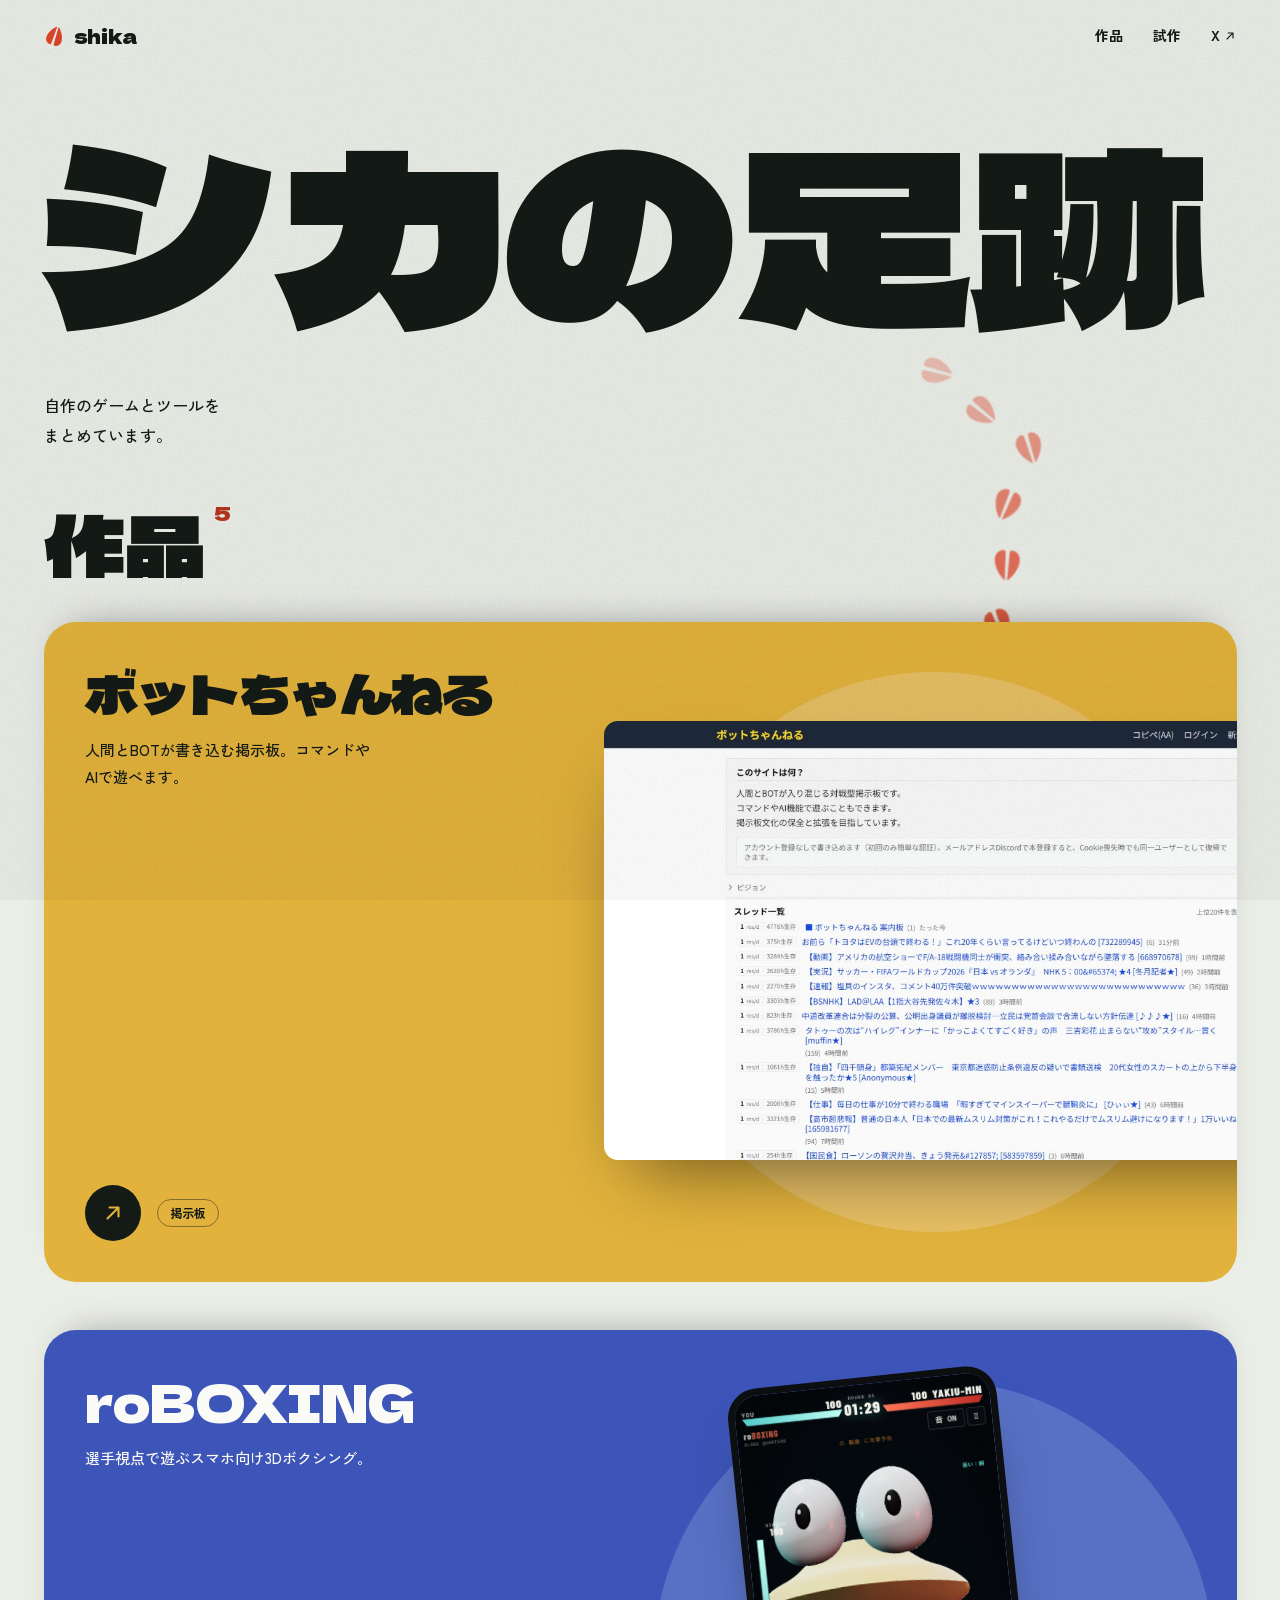
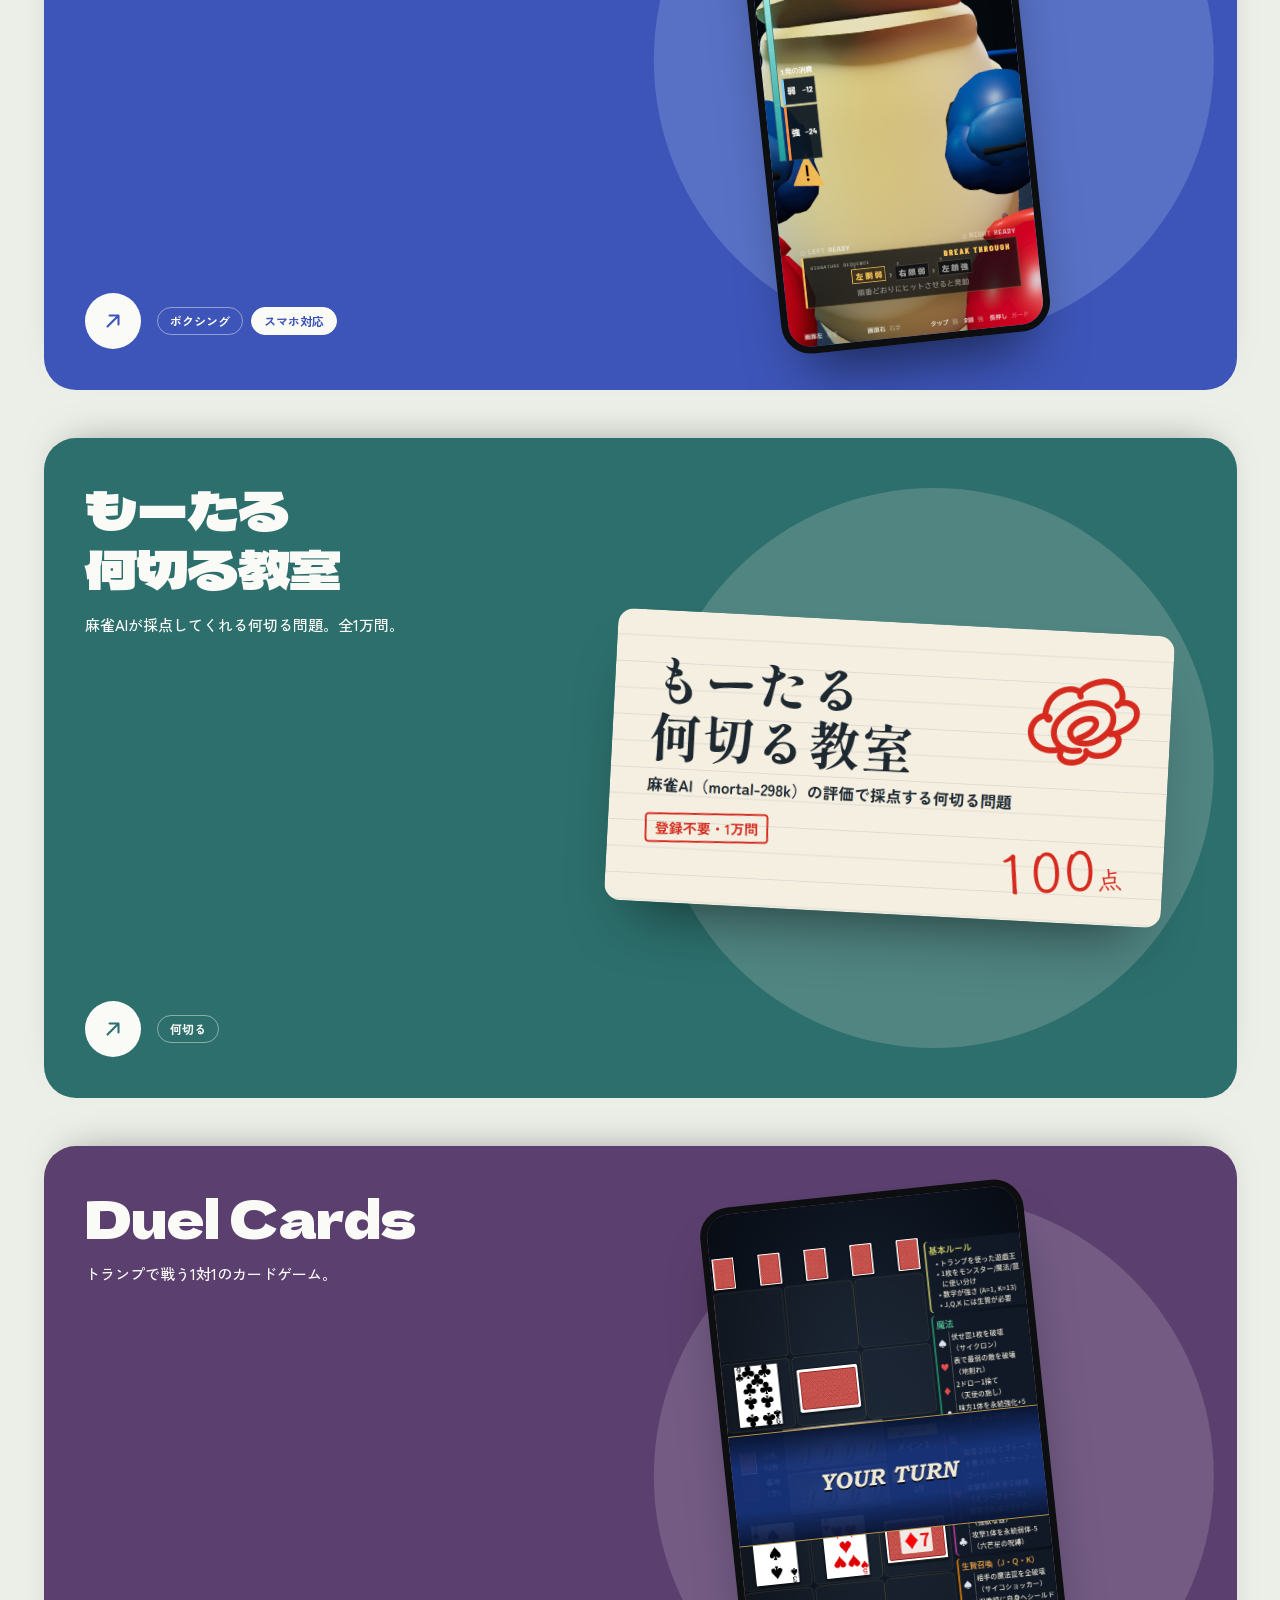
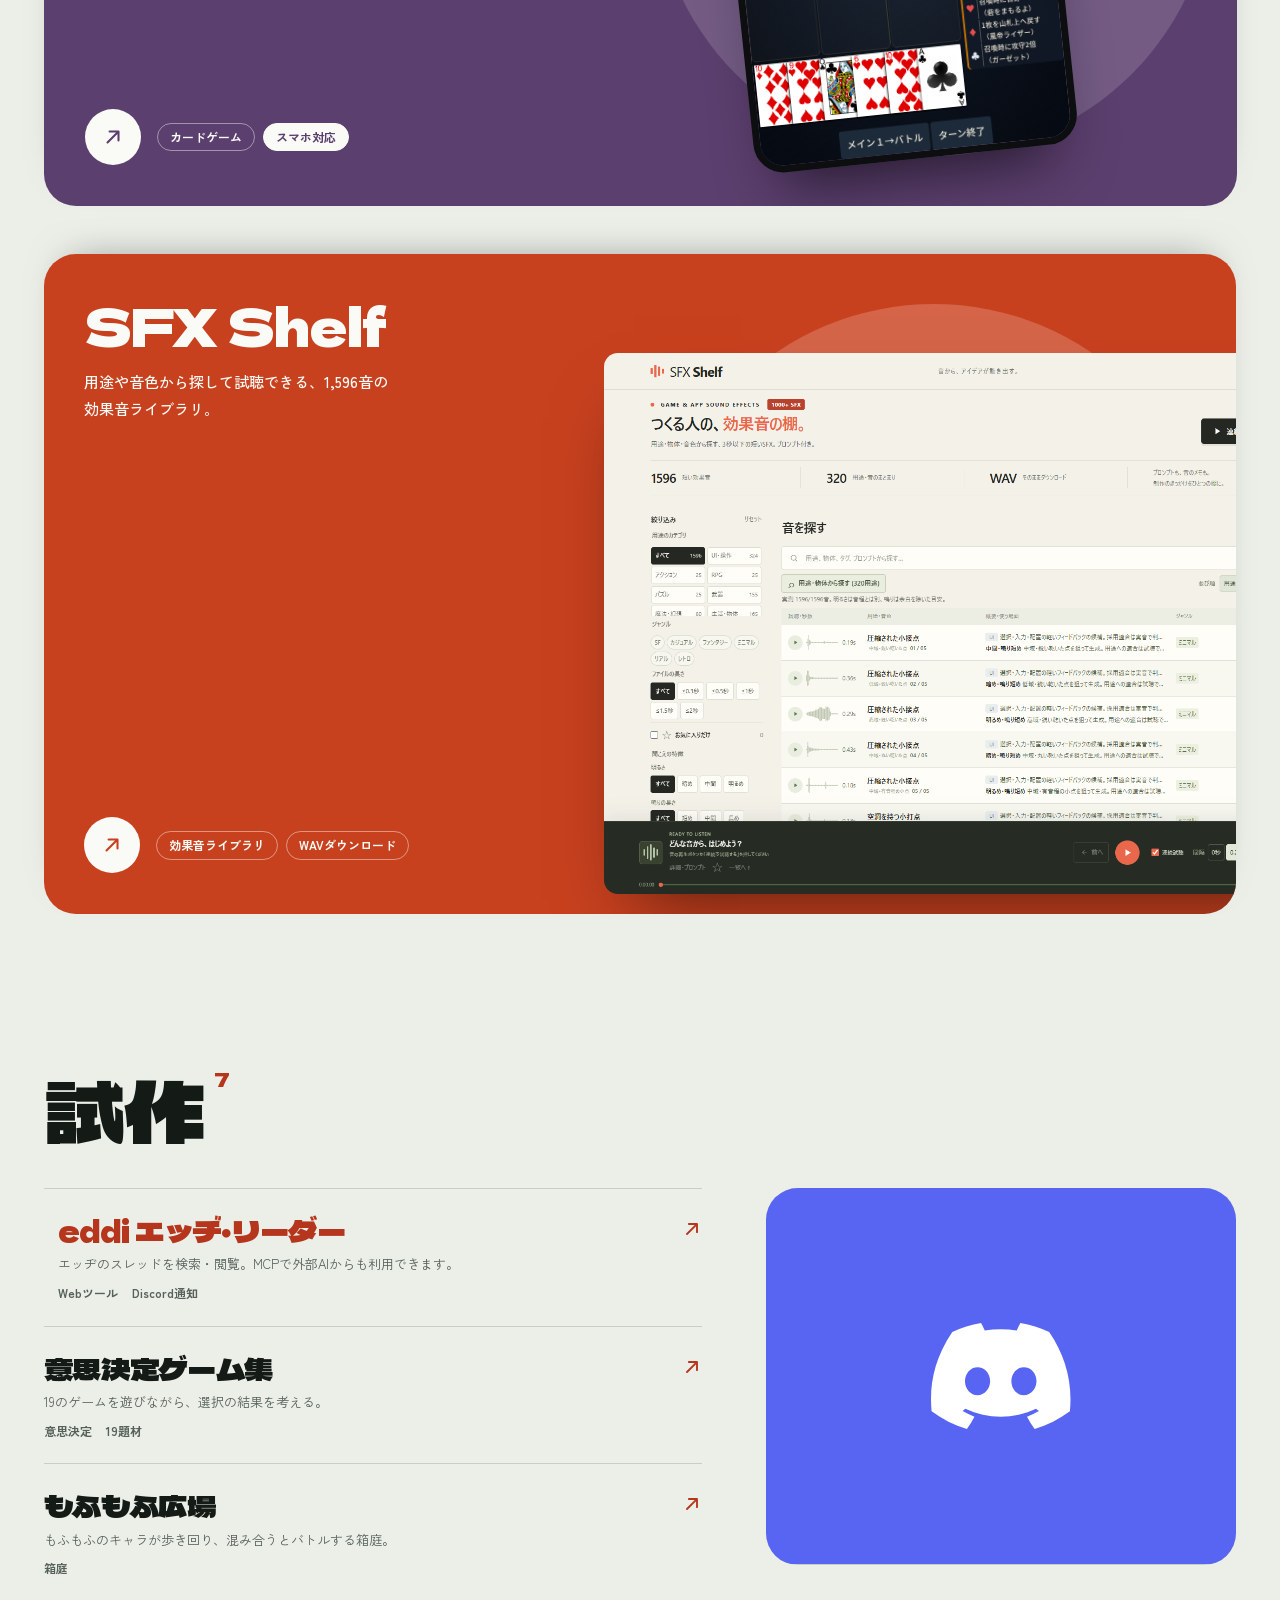
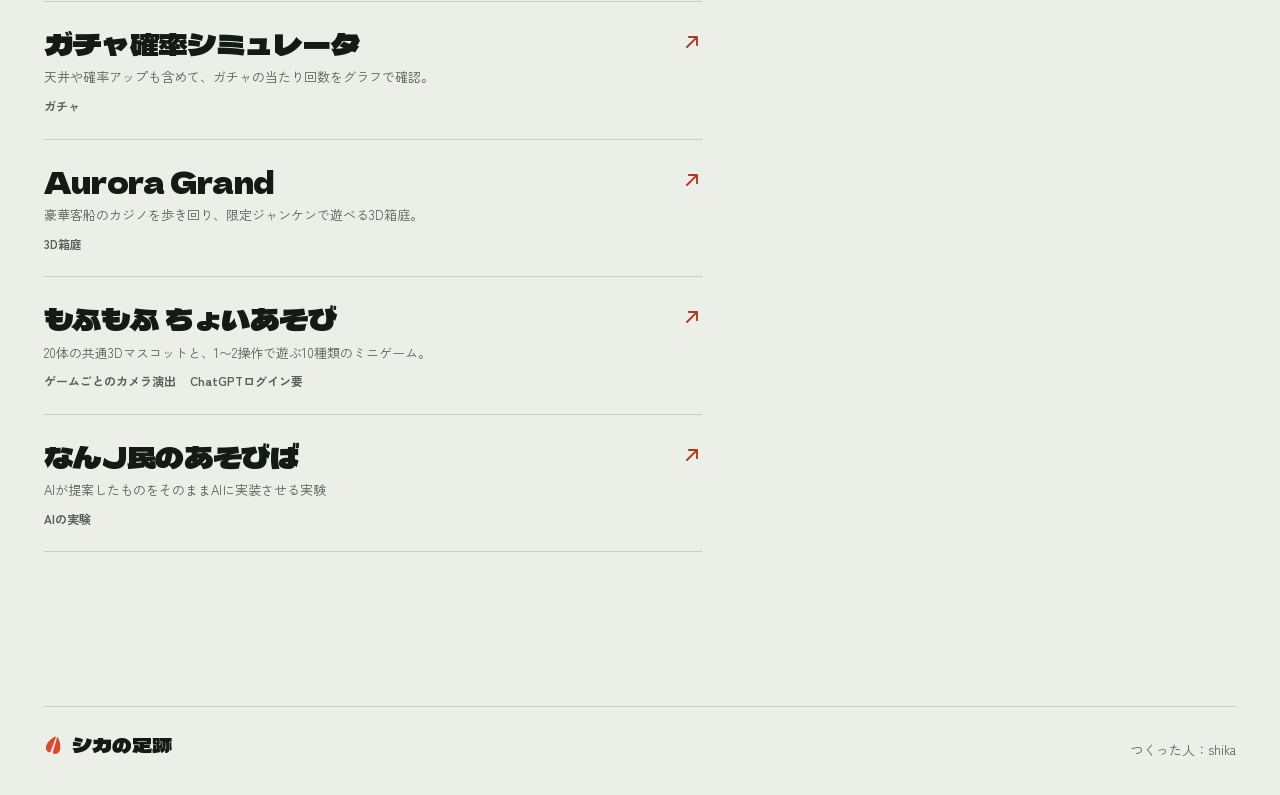
==== commit 467a6d7a: "Update eddi listing for Web and MCP support" ====
--- a/index.html
+++ b/index.html
@@ -75,9 +75,9 @@
     <div class="lab-text"><h3 id="project-4">ガチャ確率<wbr>シミュレータ</h3><p>天井や確率アップも含めて、ガチャの当たり回数をグラフで確認。</p><div class="lab-tags"><span>ガチャ</span></div></div>
     <svg class="lab-go" aria-hidden="true"><use href="#arrow"/></svg>
    </a></li>
-   <li><a aria-labelledby="project-6" class="lab-item" href="https://discord.com/oauth2/authorize?client_id=1522262919054622730&amp;permissions=3072&amp;integration_type=0&amp;scope=bot+applications.commands" target="_blank" rel="noopener noreferrer">
-    <div class="thumb thumb-discord"><img src="assets/images/discord-symbol.svg" alt="eddi-keyword-notifier" loading="lazy"></div>
-    <div class="lab-text"><h3 id="project-6">eddi-keyword-notifier</h3><p>エッヂの新着スレをキーワードでDiscordに通知。</p><div class="lab-tags"><span>Discord</span></div></div>
+   <li><a aria-labelledby="project-6" class="lab-item" href="https://eddi-web.shika.workers.dev/" target="_blank" rel="noopener noreferrer">
+    <div class="thumb thumb-discord"><img src="assets/images/discord-symbol.svg" alt="Discord" loading="lazy"></div>
+    <div class="lab-text"><h3 id="project-6">eddi <wbr>エッヂ・リーダー</h3><p>エッヂのスレッドを検索・閲覧。MCPで外部AIからも利用できます。</p><div class="lab-tags"><span>Webツール</span><span>Discord通知</span></div></div>
     <svg class="lab-go" aria-hidden="true"><use href="#arrow"/></svg>
    </a></li>
    <li><a aria-labelledby="project-7" class="lab-item" href="https://aurora-grand.info907366.chatgpt.site/" target="_blank" rel="noopener noreferrer">
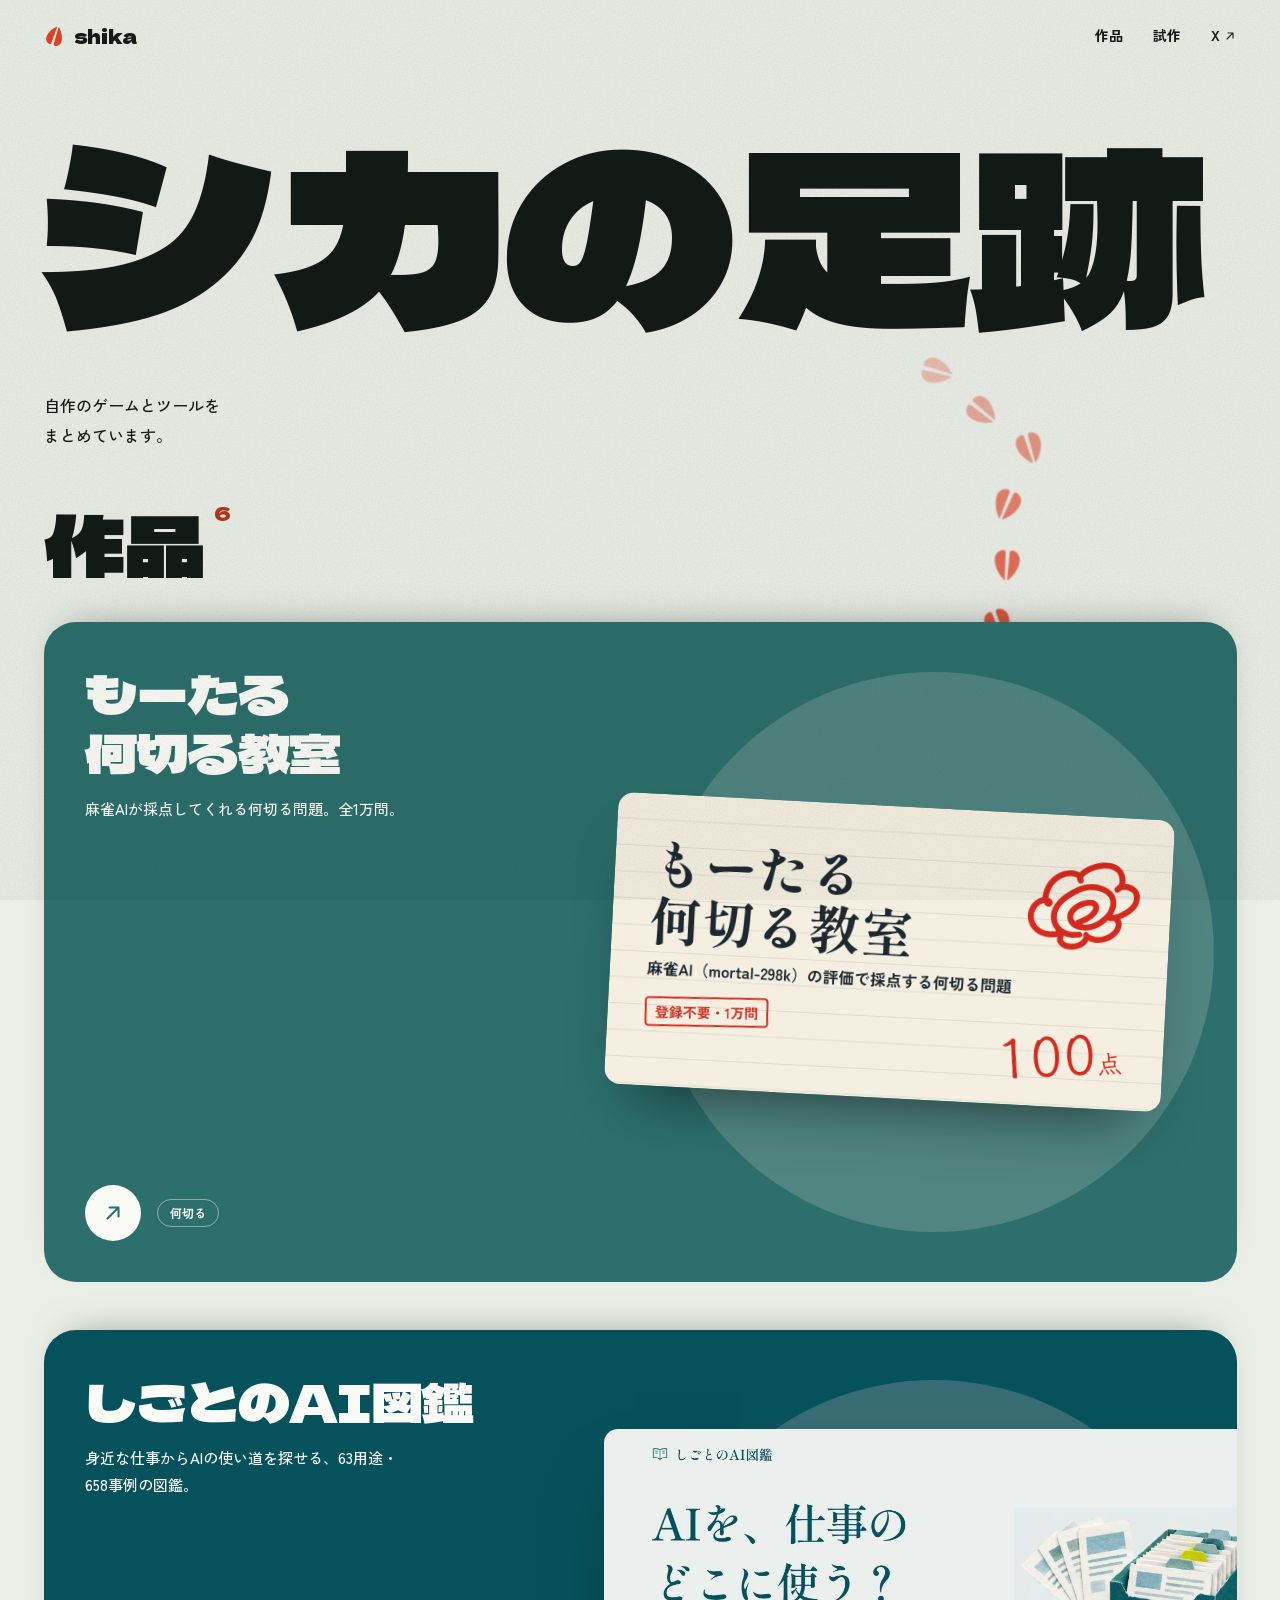
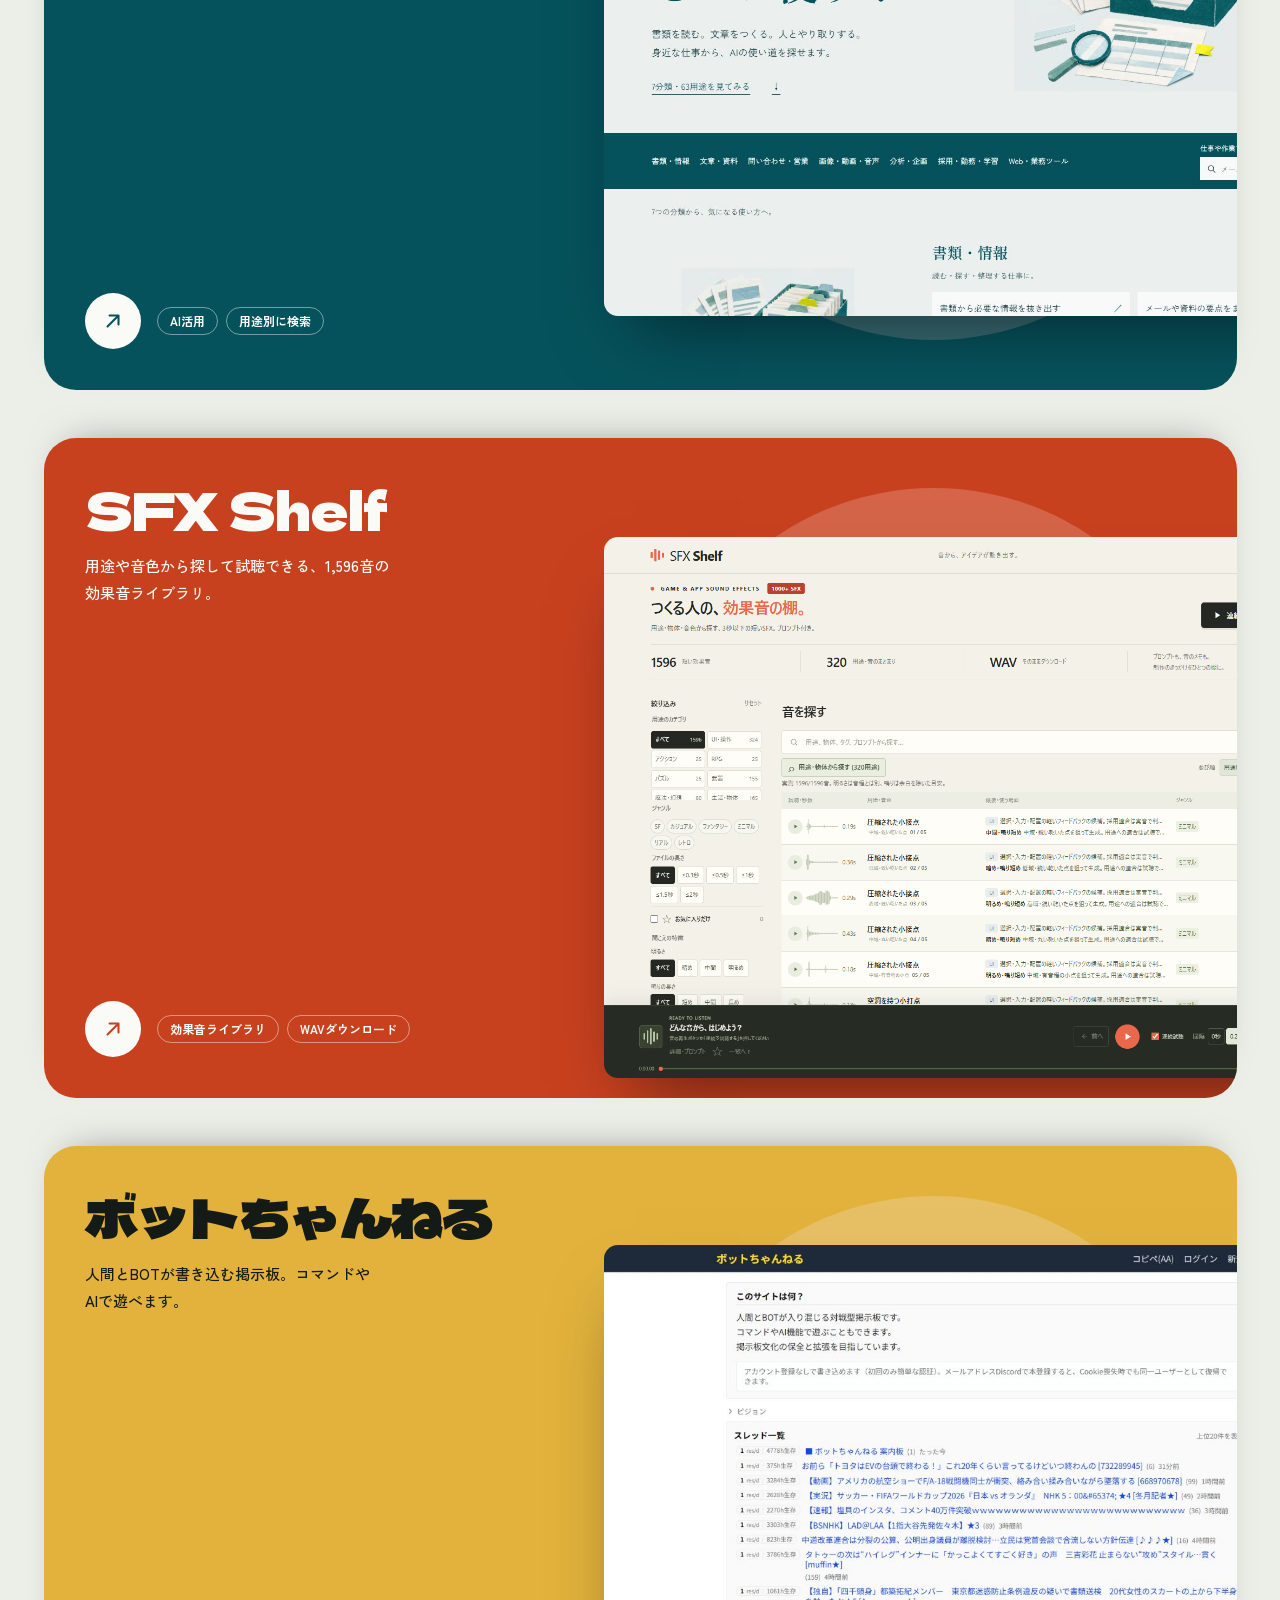
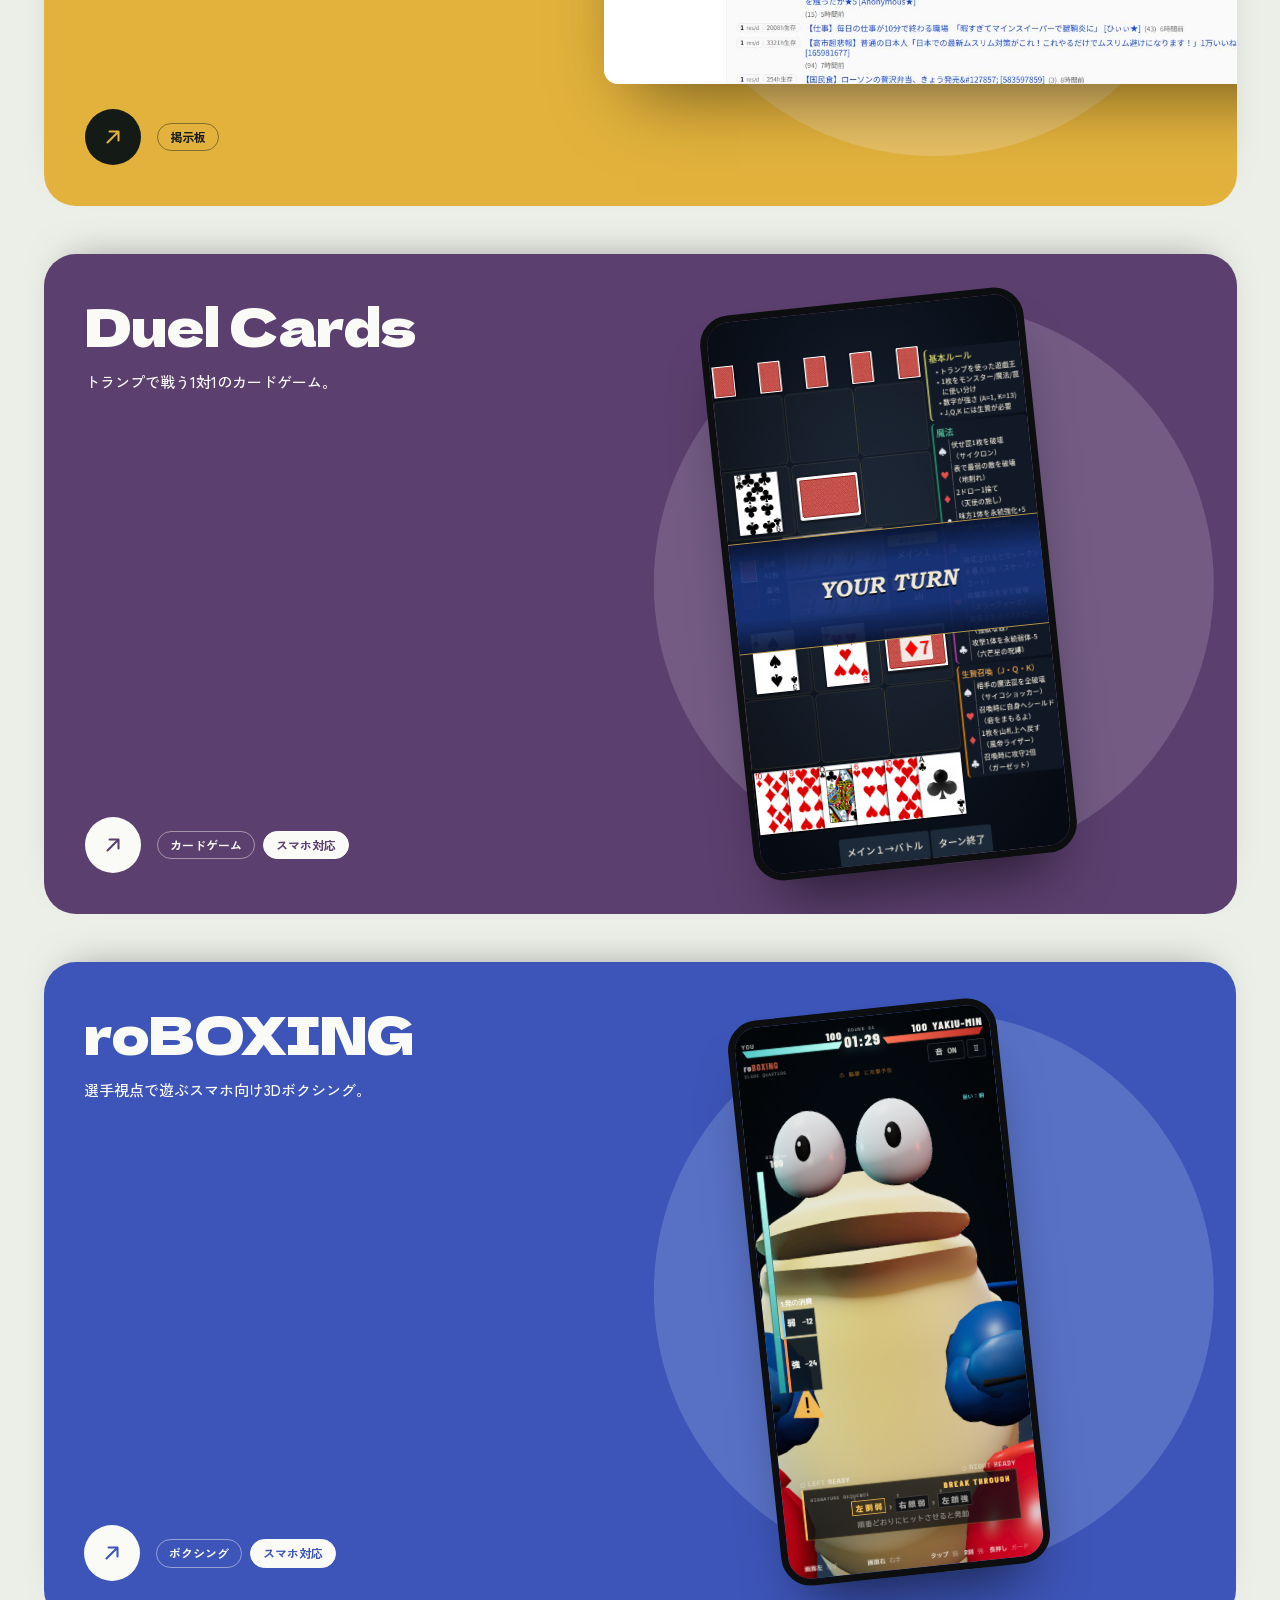
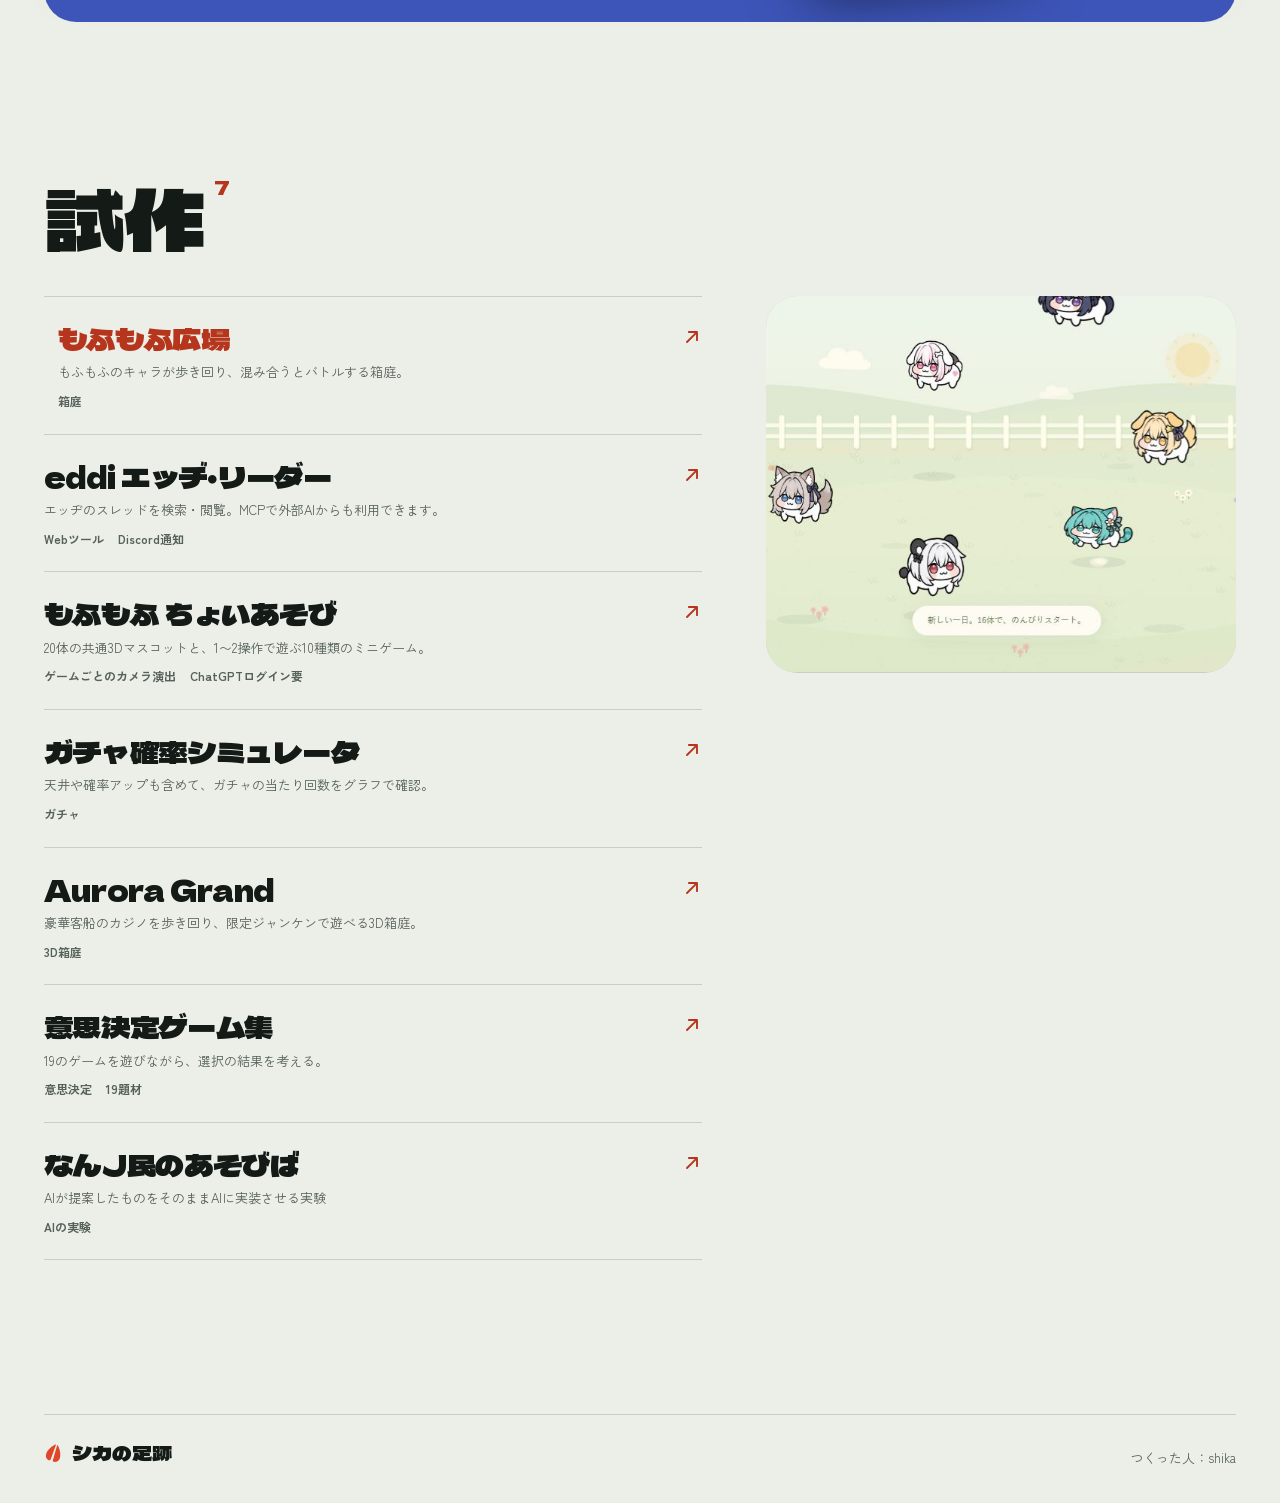
==== commit b3955d4f: "Add Shigoto AI guide to portfolio" ====
--- a/index.html
+++ b/index.html
@@ -37,7 +37,7 @@
 </div>
 <main>
 <section id="works" class="works" aria-labelledby="works-title">
- <div class="section-head"><h2 id="works-title">作品</h2><span class="count">5</span></div>
+ <div class="section-head"><h2 id="works-title">作品</h2><span class="count">6</span></div>
  <ol class="deck">
   <li><a aria-labelledby="project-1" class="work" style="--c:#3d55b8" href="https://roboxing.shika.workers.dev/" target="_blank" rel="noopener noreferrer">
    <div class="work-text"><h3 id="project-1">roBOXING</h3><p>選手視点で遊ぶスマホ向け3Dボクシング。</p><div class="tags"><span>ボクシング</span><span class="tag-solid">スマホ対応</span></div><span class="go" aria-hidden="true"><svg><use href="#arrow"/></svg></span></div>
@@ -58,6 +58,10 @@
   <li><a aria-labelledby="project-12" class="work" style="--c:#c8411f" href="https://sfx-shelf.info907366.chatgpt.site/" target="_blank" rel="noopener noreferrer">
    <div class="work-text"><h3 id="project-12">SFX Shelf</h3><p>用途や音色から探して試聴できる、1,596音の効果音ライブラリ。</p><div class="tags"><span>効果音ライブラリ</span><span>WAVダウンロード</span></div><span class="go" aria-hidden="true"><svg><use href="#arrow"/></svg></span></div>
    <div class="stage stage-window"><img src="assets/images/sfx-shelf.png" alt="SFX Shelfの効果音検索と試聴画面" loading="lazy" width="1440" height="1000"></div>
+  </a></li>
+  <li><a aria-labelledby="project-13" class="work" style="--c:#06525c" href="https://shigoto-ai-zukan.info907366.chatgpt.site/" target="_blank" rel="noopener noreferrer">
+   <div class="work-text"><h3 id="project-13">しごとの<wbr>AI図鑑</h3><p>身近な仕事からAIの使い道を探せる、63用途・658事例の図鑑。</p><div class="tags"><span>AI活用</span><span>用途別に検索</span></div><span class="go" aria-hidden="true"><svg><use href="#arrow"/></svg></span></div>
+   <div class="stage stage-window"><img src="assets/images/shigoto-ai-zukan.jpg" alt="しごとのAI図鑑の分類と検索画面" loading="lazy" width="1440" height="900"></div>
   </a></li>
  </ol>
 </section>
